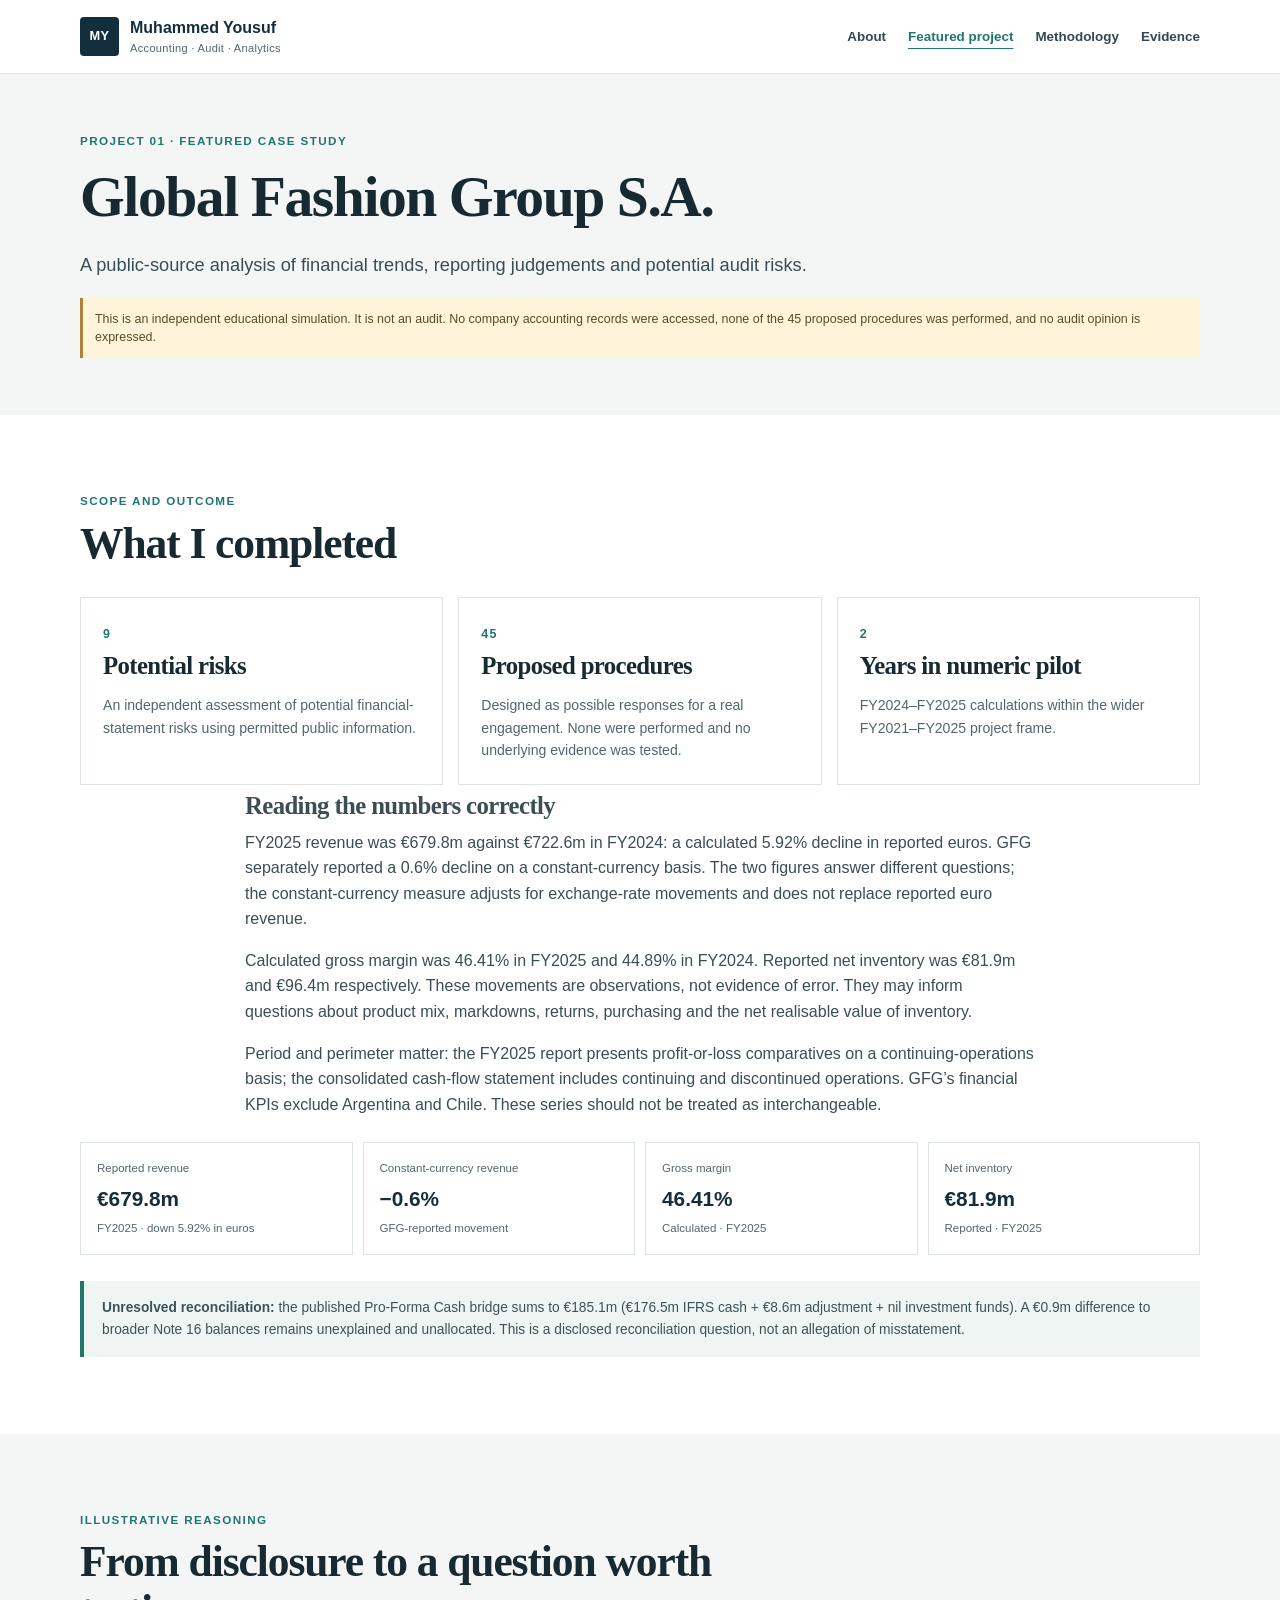
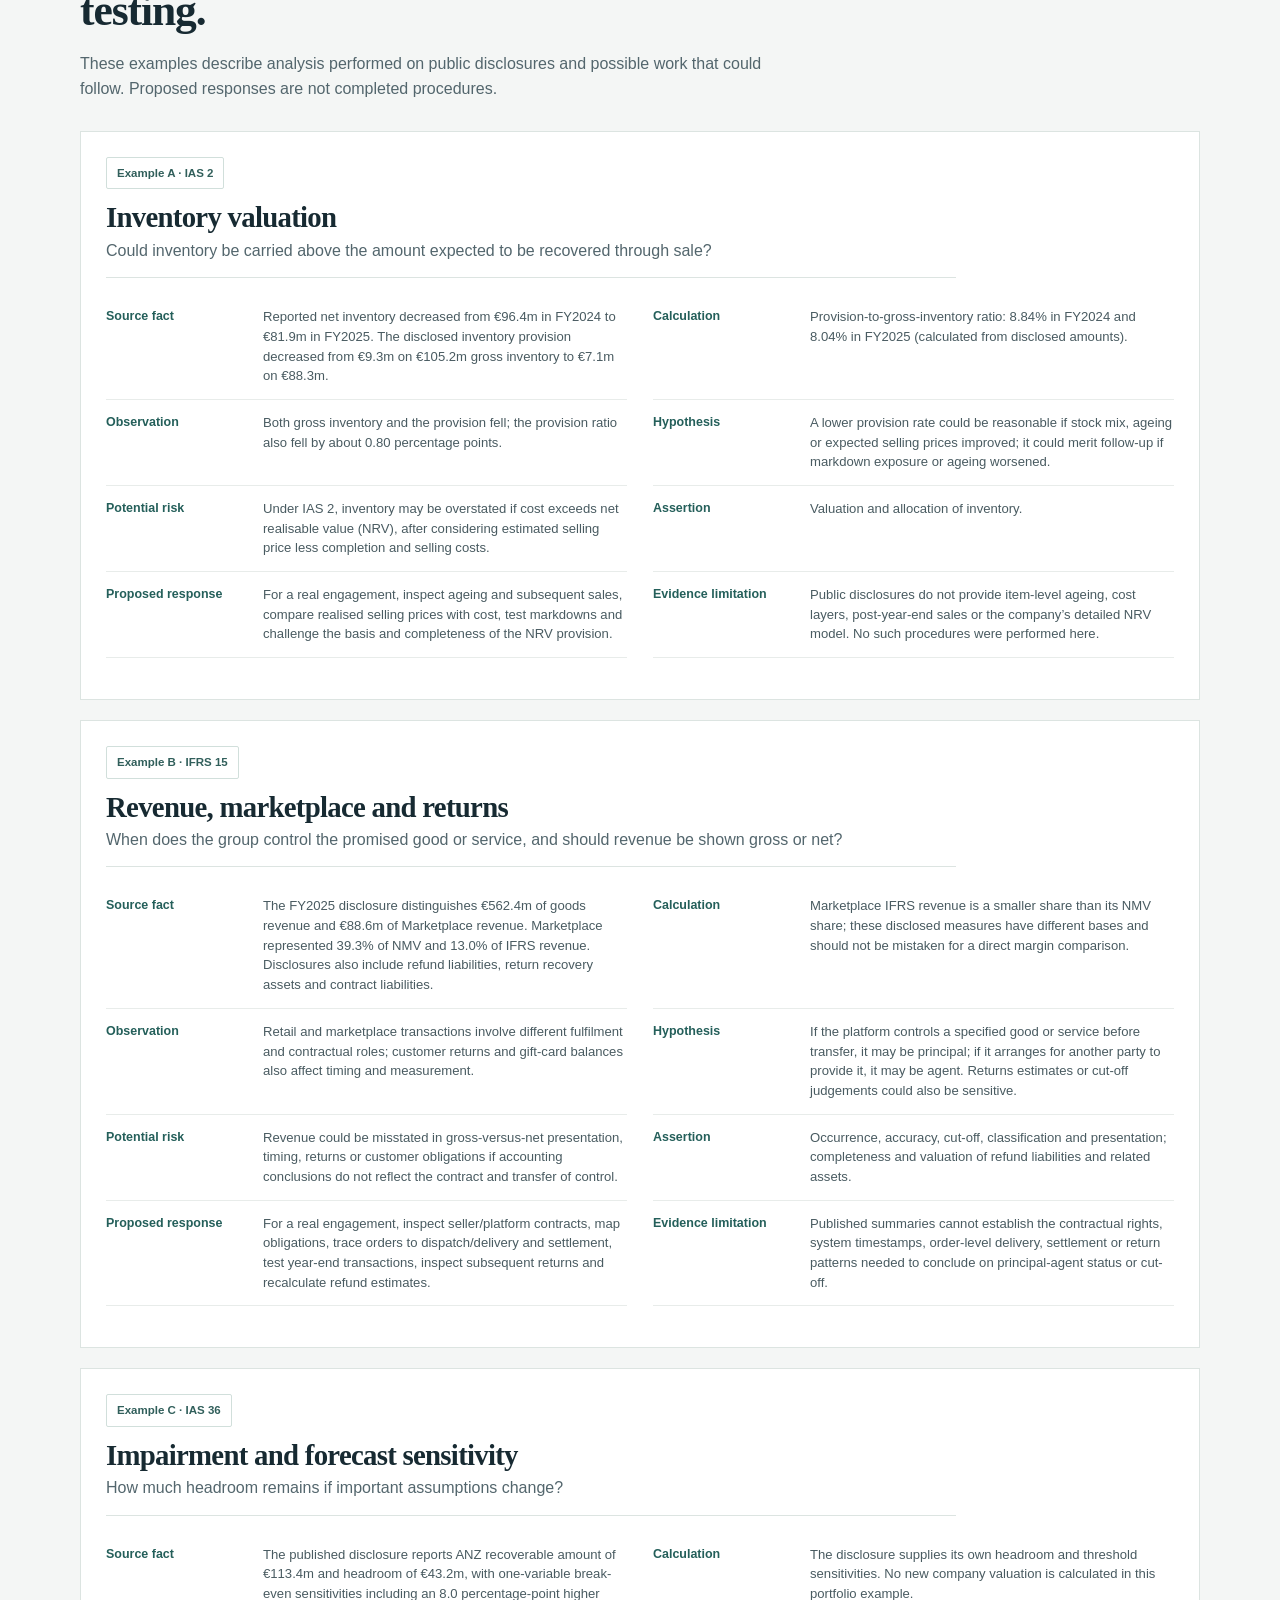
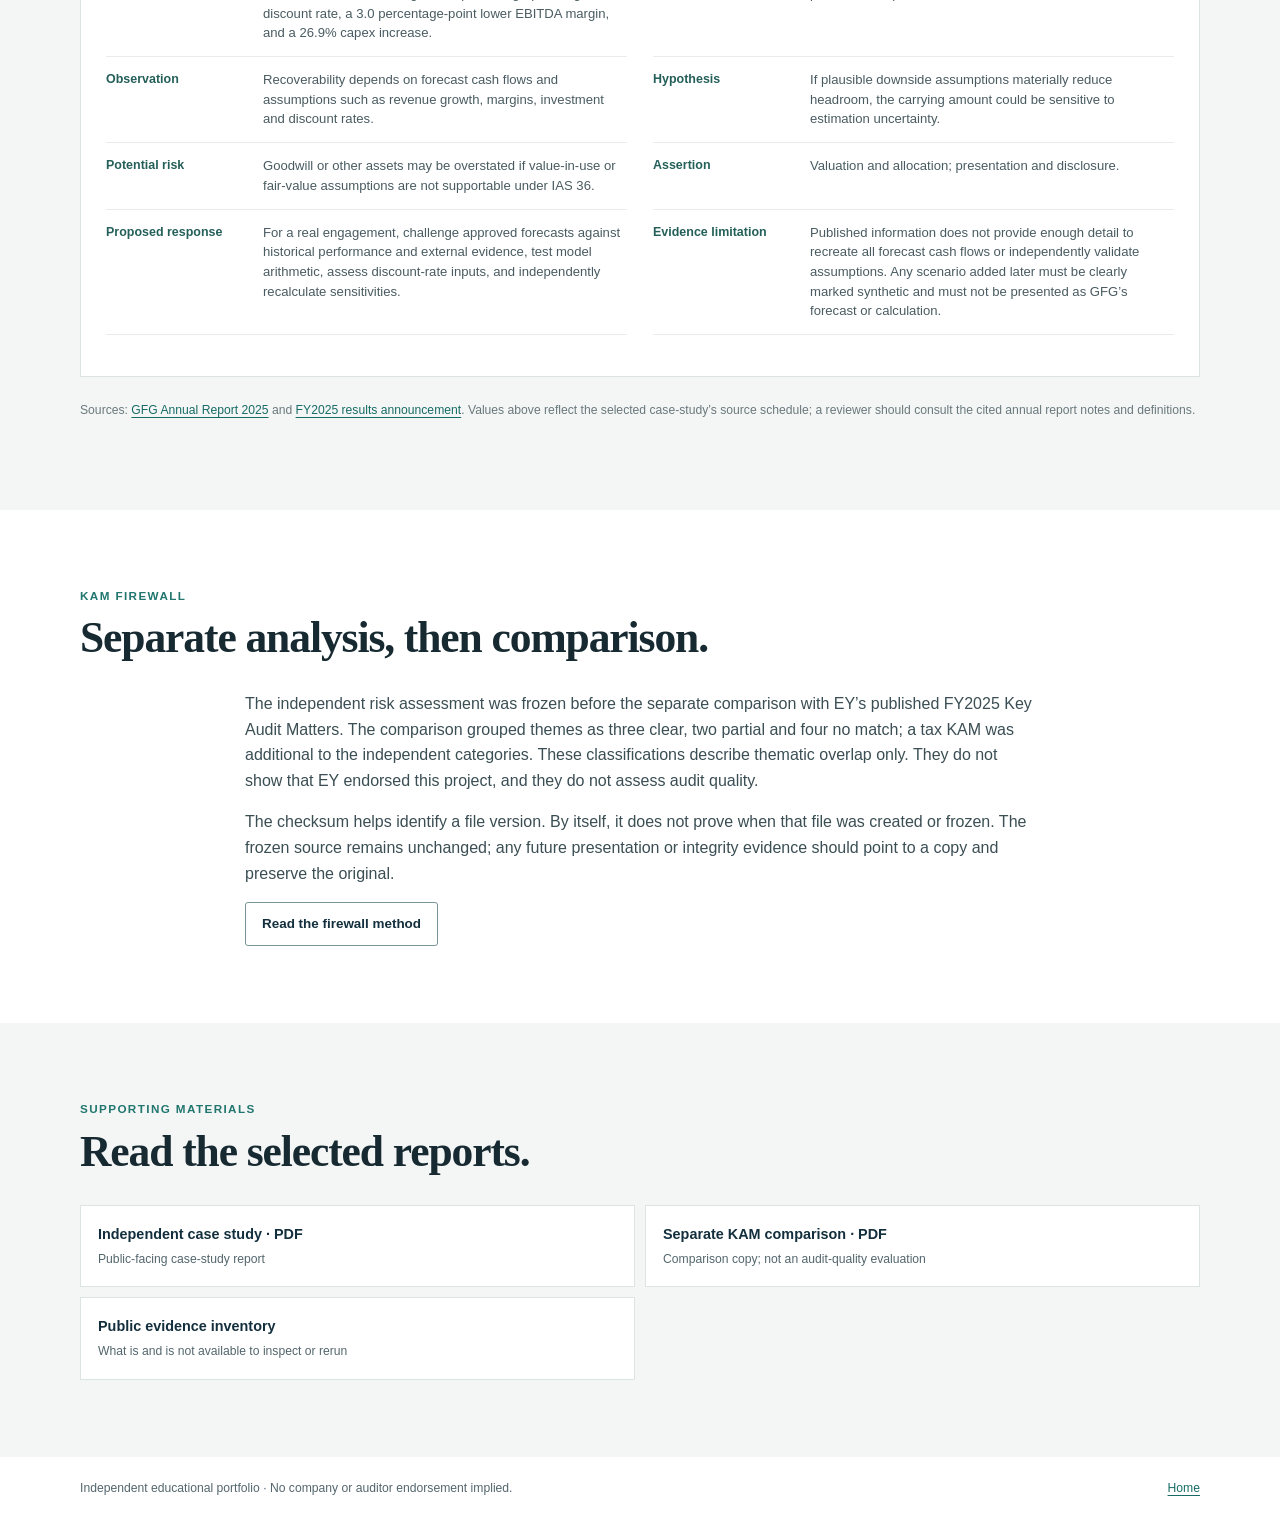
==== case-study.html @ 66376fb7 "Redesign audit and finance analytics portfolio" ====
<!doctype html>
<html lang="en"><head><meta charset="utf-8"><meta name="viewport" content="width=device-width, initial-scale=1"><meta name="description" content="Case study: public-source financial analysis of Global Fashion Group S.A."><title>GFG Case Study | Muhammed Yousuf</title><link rel="stylesheet" href="styles.css"></head>
<body><a class="skip-link" href="#main">Skip to content</a><header class="topbar"><a class="wordmark" href="index.html"><span class="mark">MY</span><span>Muhammed Yousuf <small>Accounting · Audit · Analytics</small></span></a><nav aria-label="Primary navigation"><a href="index.html#about">About</a><a aria-current="page" href="case-study.html">Featured project</a><a href="methodology.html">Methodology</a><a href="evidence.html">Evidence</a></nav></header>
<main id="main"><section class="page-hero"><div class="wrap"><p class="eyebrow">Project 01 · Featured case study</p><h1>Global Fashion Group S.A.</h1><p class="lede">A public-source analysis of financial trends, reporting judgements and potential audit risks.</p><p class="caution">This is an independent educational simulation. It is not an audit. No company accounting records were accessed, none of the 45 proposed procedures was performed, and no audit opinion is expressed.</p></div></section>
<section class="section wrap"><div class="section-intro"><p class="eyebrow">Scope and outcome</p><h2>What I completed</h2></div><div class="three-cards"><article><span class="card-number">9</span><h3>Potential risks</h3><p>An independent assessment of potential financial-statement risks using permitted public information.</p></article><article><span class="card-number">45</span><h3>Proposed procedures</h3><p>Designed as possible responses for a real engagement. None were performed and no underlying evidence was tested.</p></article><article><span class="card-number">2</span><h3>Years in numeric pilot</h3><p>FY2024–FY2025 calculations within the wider FY2021–FY2025 project frame.</p></article></div>
<div class="body-copy narrow"><h3>Reading the numbers correctly</h3><p>FY2025 revenue was €679.8m against €722.6m in FY2024: a calculated 5.92% decline in reported euros. GFG separately reported a 0.6% decline on a constant-currency basis. The two figures answer different questions; the constant-currency measure adjusts for exchange-rate movements and does not replace reported euro revenue.</p><p>Calculated gross margin was 46.41% in FY2025 and 44.89% in FY2024. Reported net inventory was €81.9m and €96.4m respectively. These movements are observations, not evidence of error. They may inform questions about product mix, markdowns, returns, purchasing and the net realisable value of inventory.</p><p>Period and perimeter matter: the FY2025 report presents profit-or-loss comparatives on a continuing-operations basis; the consolidated cash-flow statement includes continuing and discontinued operations. GFG’s financial KPIs exclude Argentina and Chile. These series should not be treated as interchangeable.</p></div>
<div class="metric-row"><div><span>Reported revenue</span><strong>€679.8m</strong><small>FY2025 · down 5.92% in euros</small></div><div><span>Constant-currency revenue</span><strong>−0.6%</strong><small>GFG-reported movement</small></div><div><span>Gross margin</span><strong>46.41%</strong><small>Calculated · FY2025</small></div><div><span>Net inventory</span><strong>€81.9m</strong><small>Reported · FY2025</small></div></div>
<div class="notice-line"><strong>Unresolved reconciliation:</strong> the published Pro-Forma Cash bridge sums to €185.1m (€176.5m IFRS cash + €8.6m adjustment + nil investment funds). A €0.9m difference to broader Note 16 balances remains unexplained and unallocated. This is a disclosed reconciliation question, not an allegation of misstatement.</div>
</section>
<section class="section tinted"><div class="wrap"><div class="section-intro"><p class="eyebrow">Illustrative reasoning</p><h2>From disclosure to a question worth testing.</h2><p class="section-lede">These examples describe analysis performed on public disclosures and possible work that could follow. Proposed responses are not completed procedures.</p></div>
<article class="story-card"><header><span class="tag">Example A · IAS 2</span><h3>Inventory valuation</h3><p>Could inventory be carried above the amount expected to be recovered through sale?</p></header><ol class="story-steps"><li><strong>Source fact</strong><span>Reported net inventory decreased from €96.4m in FY2024 to €81.9m in FY2025. The disclosed inventory provision decreased from €9.3m on €105.2m gross inventory to €7.1m on €88.3m.</span></li><li><strong>Calculation</strong><span>Provision-to-gross-inventory ratio: 8.84% in FY2024 and 8.04% in FY2025 (calculated from disclosed amounts).</span></li><li><strong>Observation</strong><span>Both gross inventory and the provision fell; the provision ratio also fell by about 0.80 percentage points.</span></li><li><strong>Hypothesis</strong><span>A lower provision rate could be reasonable if stock mix, ageing or expected selling prices improved; it could merit follow-up if markdown exposure or ageing worsened.</span></li><li><strong>Potential risk</strong><span>Under IAS 2, inventory may be overstated if cost exceeds net realisable value (NRV), after considering estimated selling price less completion and selling costs.</span></li><li><strong>Assertion</strong><span>Valuation and allocation of inventory.</span></li><li><strong>Proposed response</strong><span>For a real engagement, inspect ageing and subsequent sales, compare realised selling prices with cost, test markdowns and challenge the basis and completeness of the NRV provision.</span></li><li><strong>Evidence limitation</strong><span>Public disclosures do not provide item-level ageing, cost layers, post-year-end sales or the company’s detailed NRV model. No such procedures were performed here.</span></li></ol></article>
<article class="story-card"><header><span class="tag">Example B · IFRS 15</span><h3>Revenue, marketplace and returns</h3><p>When does the group control the promised good or service, and should revenue be shown gross or net?</p></header><ol class="story-steps"><li><strong>Source fact</strong><span>The FY2025 disclosure distinguishes €562.4m of goods revenue and €88.6m of Marketplace revenue. Marketplace represented 39.3% of NMV and 13.0% of IFRS revenue. Disclosures also include refund liabilities, return recovery assets and contract liabilities.</span></li><li><strong>Calculation</strong><span>Marketplace IFRS revenue is a smaller share than its NMV share; these disclosed measures have different bases and should not be mistaken for a direct margin comparison.</span></li><li><strong>Observation</strong><span>Retail and marketplace transactions involve different fulfilment and contractual roles; customer returns and gift-card balances also affect timing and measurement.</span></li><li><strong>Hypothesis</strong><span>If the platform controls a specified good or service before transfer, it may be principal; if it arranges for another party to provide it, it may be agent. Returns estimates or cut-off judgements could also be sensitive.</span></li><li><strong>Potential risk</strong><span>Revenue could be misstated in gross-versus-net presentation, timing, returns or customer obligations if accounting conclusions do not reflect the contract and transfer of control.</span></li><li><strong>Assertion</strong><span>Occurrence, accuracy, cut-off, classification and presentation; completeness and valuation of refund liabilities and related assets.</span></li><li><strong>Proposed response</strong><span>For a real engagement, inspect seller/platform contracts, map obligations, trace orders to dispatch/delivery and settlement, test year-end transactions, inspect subsequent returns and recalculate refund estimates.</span></li><li><strong>Evidence limitation</strong><span>Published summaries cannot establish the contractual rights, system timestamps, order-level delivery, settlement or return patterns needed to conclude on principal-agent status or cut-off.</span></li></ol></article>
<article class="story-card"><header><span class="tag">Example C · IAS 36</span><h3>Impairment and forecast sensitivity</h3><p>How much headroom remains if important assumptions change?</p></header><ol class="story-steps"><li><strong>Source fact</strong><span>The published disclosure reports ANZ recoverable amount of €113.4m and headroom of €43.2m, with one-variable break-even sensitivities including an 8.0 percentage-point higher discount rate, a 3.0 percentage-point lower EBITDA margin, and a 26.9% capex increase.</span></li><li><strong>Calculation</strong><span>The disclosure supplies its own headroom and threshold sensitivities. No new company valuation is calculated in this portfolio example.</span></li><li><strong>Observation</strong><span>Recoverability depends on forecast cash flows and assumptions such as revenue growth, margins, investment and discount rates.</span></li><li><strong>Hypothesis</strong><span>If plausible downside assumptions materially reduce headroom, the carrying amount could be sensitive to estimation uncertainty.</span></li><li><strong>Potential risk</strong><span>Goodwill or other assets may be overstated if value-in-use or fair-value assumptions are not supportable under IAS 36.</span></li><li><strong>Assertion</strong><span>Valuation and allocation; presentation and disclosure.</span></li><li><strong>Proposed response</strong><span>For a real engagement, challenge approved forecasts against historical performance and external evidence, test model arithmetic, assess discount-rate inputs, and independently recalculate sensitivities.</span></li><li><strong>Evidence limitation</strong><span>Published information does not provide enough detail to recreate all forecast cash flows or independently validate assumptions. Any scenario added later must be clearly marked synthetic and must not be presented as GFG’s forecast or calculation.</span></li></ol></article>
<p class="source-line">Sources: <a href="https://ir.global-fashion-group.com/media/document/4253e28d-9c76-4c94-8c4a-d67607b5e277/assets/LU2010095458-JA-2025-EQ-E-00.pdf?disposition=inline" target="_blank" rel="noopener">GFG Annual Report 2025</a> and <a href="https://ir.global-fashion-group.com/news-detail/global-fashion-group-reports-q4-and-fy-2025-results/135deb4a-36c7-4082-ab84-2641184bda30" target="_blank" rel="noopener">FY2025 results announcement</a>. Values above reflect the selected case-study’s source schedule; a reviewer should consult the cited annual report notes and definitions.</p>
</div></section>
<section class="section wrap"><div class="section-intro"><p class="eyebrow">KAM firewall</p><h2>Separate analysis, then comparison.</h2></div><div class="body-copy narrow"><p>The independent risk assessment was frozen before the separate comparison with EY’s published FY2025 Key Audit Matters. The comparison grouped themes as three clear, two partial and four no match; a tax KAM was additional to the independent categories. These classifications describe thematic overlap only. They do not show that EY endorsed this project, and they do not assess audit quality.</p><p>The checksum helps identify a file version. By itself, it does not prove when that file was created or frozen. The frozen source remains unchanged; any future presentation or integrity evidence should point to a copy and preserve the original.</p><a class="button secondary" href="methodology.html#kam">Read the firewall method</a></div></section>
<section class="section tinted"><div class="wrap"><div class="section-intro"><p class="eyebrow">Supporting materials</p><h2>Read the selected reports.</h2></div><div class="resource-list"><a href="downloads/independent_case_study_v1.0_approved.pdf"><strong>Independent case study · PDF</strong><span>Public-facing case-study report</span></a><a href="downloads/stage9_comparison_v1.0_approved_portfolio_copy.pdf"><strong>Separate KAM comparison · PDF</strong><span>Comparison copy; not an audit-quality evaluation</span></a><a href="evidence.html"><strong>Public evidence inventory</strong><span>What is and is not available to inspect or rerun</span></a></div></div></section></main>
<footer class="footer wrap"><span>Independent educational portfolio · No company or auditor endorsement implied.</span><a href="index.html">Home</a></footer></body></html>
---- styles.css ----
:root{--ink:#172a32;--muted:#53666d;--navy:#132f3d;--teal:#21766f;--mint:#e8f1ee;--paper:#fff;--wash:#f4f6f5;--line:#dce4e1;--amber:#fff4d9;--max:1120px}*{box-sizing:border-box}html{scroll-behavior:smooth;scroll-padding-top:80px}body{margin:0;background:var(--paper);color:var(--ink);font:16px/1.6 'DM Sans',Arial,sans-serif}a{color:#176b66;text-underline-offset:3px}a:hover{color:#0d4f4a}h1,h2,h3{font-family:'Source Serif 4',Georgia,serif;line-height:1.12;letter-spacing:-.025em}h1{max-width:780px;margin:14px 0 22px;font-size:clamp(2.5rem,5.5vw,4.9rem);font-weight:600}h2{margin:8px 0 14px;font-size:clamp(1.9rem,3.4vw,3rem);font-weight:600}h3{margin:7px 0 10px;font-size:1.55rem}.wrap{width:min(var(--max),calc(100% - 56px));margin-inline:auto}.skip-link{position:absolute;top:-80px;left:12px;z-index:9;padding:10px 14px;background:#fff;color:#111}.skip-link:focus{top:10px}.topbar{position:sticky;top:0;z-index:5;display:flex;min-height:74px;align-items:center;justify-content:space-between;gap:20px;padding:10px max(28px,calc((100vw - var(--max))/2));border-bottom:1px solid var(--line);background:rgba(255,255,255,.97)}.wordmark{display:flex;align-items:center;gap:11px;color:var(--navy);font-weight:700;text-decoration:none}.wordmark small{display:block;color:var(--muted);font-size:.69rem;font-weight:500;letter-spacing:.03em}.mark{display:grid;width:39px;height:39px;place-items:center;border-radius:4px;background:var(--navy);color:#fff;font-size:.8rem;letter-spacing:.04em}.topbar nav{display:flex;flex-wrap:wrap;gap:22px}.topbar nav a{color:#334950;font-size:.84rem;font-weight:600;text-decoration:none}.topbar nav a[aria-current=page]{color:var(--teal);text-decoration:underline;text-underline-offset:7px}.hero{display:grid;grid-template-columns:minmax(0,1.55fr) minmax(280px,.75fr);gap:70px;align-items:center;padding-block:74px 72px}.eyebrow{margin:0;color:var(--teal);font-size:.73rem;font-weight:700;letter-spacing:.12em;text-transform:uppercase}.lede{max-width:700px;color:#394d54;font-size:1.14rem;line-height:1.55}.lede-small{max-width:730px;color:var(--muted);font-size:.94rem}.hero-panel{padding:27px;border:1px solid var(--line);border-top:4px solid var(--teal);background:#f8faf9}.hero-panel h2{font-size:1.8rem}.hero-panel>p:not(.eyebrow){color:#45595f;font-size:.88rem}.fact-list{margin:19px 0}.fact-list div{display:flex;align-items:baseline;gap:12px;padding:10px 0;border-top:1px solid var(--line)}.fact-list dt{min-width:78px;color:var(--navy);font-size:1.22rem;font-weight:700}.fact-list dd{margin:0;color:var(--muted);font-size:.82rem}.caution{padding:12px;border-left:3px solid #ad8335;background:var(--amber);color:#5b4a27;font-size:.78rem;line-height:1.45}.actions{display:flex;flex-wrap:wrap;align-items:center;gap:13px 20px;margin-top:24px}.button{display:inline-flex;min-height:44px;align-items:center;justify-content:center;padding:10px 16px;border:1px solid transparent;border-radius:3px;font-size:.84rem;font-weight:700;text-decoration:none}.primary{background:var(--navy);color:white}.primary:hover{background:#20495a;color:white}.secondary{border-color:#789397;background:white;color:var(--navy)}.text-link{font-size:.84rem;font-weight:700}.proof-band{display:grid;grid-template-columns:repeat(4,1fr);padding:20px max(28px,calc((100vw - var(--max))/2));background:var(--navy);color:white}.proof-band div{display:flex;flex-direction:column;gap:2px;padding:5px 18px;border-right:1px solid #45606c}.proof-band div:first-child{padding-left:0}.proof-band div:last-child{border:0}.proof-band strong{font-size:1rem}.proof-band span{color:#c5d4d8;font-size:.76rem}.section{padding-block:77px}.section-intro{max-width:720px;margin-bottom:29px}.section-intro h2{max-width:720px}.section-lede{max-width:690px;color:var(--muted)}.body-copy{max-width:850px;color:#3a4e54}.body-copy p{margin:.5rem 0 1rem}.narrow{max-width:790px;margin-inline:auto}.tinted{background:var(--wash)}.chips{display:flex;flex-wrap:wrap;gap:8px;margin-top:20px}.chips span,.tag{display:inline-flex;padding:6px 10px;border:1px solid #d1dfdb;border-radius:2px;background:#fff;color:#315f5b;font-size:.72rem;font-weight:600}.feature-card{display:grid;grid-template-columns:1.08fr .92fr;gap:35px;padding:31px;border:1px solid var(--line);background:#fff}.feature-card h3{margin-top:16px;font-size:2rem}.feature-card p{color:#46595f}.feature-side{padding:18px 20px;background:#f3f7f5}.feature-side p{margin:0;color:var(--navy)}.feature-side ul{padding-left:20px;color:#46595f;font-size:.87rem}.feature-side li{margin:8px 0}.feature-side .button{margin-top:8px}.quiet,.small-note{color:#67777c;font-size:.78rem}.three-cards{display:grid;grid-template-columns:repeat(3,1fr);gap:15px}.three-cards article{min-height:180px;padding:22px;border:1px solid var(--line);background:#fff}.three-cards p{margin-bottom:0;color:#53666d;font-size:.88rem}.card-number{color:var(--teal);font-size:.78rem;font-weight:700;letter-spacing:.1em}.notice-line{margin:26px 0 0;padding:16px 18px;border-left:4px solid var(--teal);background:#eff5f3;color:#3d5358;font-size:.86rem}.contact-band{padding:54px 0;background:var(--navy);color:#fff}.contact-inner{display:flex;justify-content:space-between;gap:30px;align-items:center}.contact-inner h2{margin:7px 0;font-size:2rem}.contact-inner p:not(.eyebrow){max-width:620px;color:#d0dddf}.contact-band .eyebrow{color:#9bcebf}.light{background:white;color:var(--navy)}.outline-light{border-color:#aac2c7;color:white}.footer{display:flex;justify-content:space-between;gap:15px;padding-block:22px;color:var(--muted);font-size:.76rem}.page-hero{padding:58px 0 45px;background:var(--wash)}.page-hero h1{max-width:880px;font-size:clamp(2.35rem,4.5vw,4rem)}.page-hero .lede{max-width:770px}.status-grid,.inventory{display:grid;grid-template-columns:repeat(2,1fr);gap:13px}.status-grid article,.inventory article{padding:21px;border:1px solid var(--line);background:#fff}.status-grid h3,.inventory h3{margin:13px 0 7px;font-size:1.35rem}.status-grid p,.inventory p{margin:0;color:var(--muted);font-size:.85rem}.status-label,.inventory-status{display:inline-flex;padding:4px 8px;border-radius:2px;font-size:.67rem;font-weight:700;letter-spacing:.05em;text-transform:uppercase}.done,.available{background:#e6f2ed;color:#24654b}.limited,.source{background:#e8f0f7;color:#365e7b}.internal{background:#fff1d4;color:#795a20}.boundary,.protected{background:#eee9f5;color:#604b7a}.chain{display:grid;grid-template-columns:repeat(3,1fr);gap:1px;padding:0;list-style:none;background:var(--line);border:1px solid var(--line)}.chain li{display:flex;min-height:145px;flex-direction:column;gap:8px;padding:18px;background:#fff}.chain strong{color:var(--navy)}.chain span{color:var(--muted);font-size:.82rem}.validation-example{display:grid;grid-template-columns:.8fr 1.2fr;gap:24px;padding:25px;border:1px solid var(--line);background:#fff}.validation-example h3{font-size:1.55rem}.validation-example dl{display:grid;grid-template-columns:130px 1fr;gap:9px 14px;margin:0}.validation-example dt{color:var(--navy);font-size:.8rem;font-weight:700}.validation-example dd{margin:0;color:#516369;font-size:.82rem}.firewall{padding-left:23px}.firewall li{margin:13px 0;padding-left:5px}.firewall strong{display:block;color:var(--navy)}.firewall span{display:block;color:var(--muted);font-size:.86rem}.story-card{margin:20px 0;padding:25px;border:1px solid var(--line);background:#fff}.story-card header{max-width:850px;padding-bottom:14px;border-bottom:1px solid var(--line)}.story-card header h3{margin:12px 0 4px;font-size:1.8rem}.story-card header p{margin:0;color:var(--muted)}.story-steps{display:grid;grid-template-columns:repeat(2,1fr);gap:0 26px;padding:0;list-style:none;counter-reset:step}.story-steps li{display:grid;grid-template-columns:145px 1fr;gap:12px;padding:13px 0;border-bottom:1px solid #e8ecea}.story-steps strong{color:#245f5a;font-size:.78rem}.story-steps span{color:#495b61;font-size:.82rem;line-height:1.5}.metric-row{display:grid;grid-template-columns:repeat(4,1fr);gap:10px;margin:25px 0}.metric-row div{display:flex;flex-direction:column;padding:16px;border:1px solid var(--line);background:#fff}.metric-row span,.metric-row small{color:var(--muted);font-size:.72rem}.metric-row strong{margin:4px 0;color:var(--navy);font-size:1.3rem}.source-line{margin-top:24px;color:#69787c;font-size:.76rem}.resource-list{display:grid;grid-template-columns:1fr 1fr;gap:10px}.resource-list a{display:flex;flex-direction:column;gap:4px;padding:17px;border:1px solid var(--line);background:white;text-decoration:none}.resource-list strong{color:var(--navy);font-size:.9rem}.resource-list span{color:var(--muted);font-size:.76rem}.table-wrap{overflow-x:auto;border:1px solid var(--line);background:white}table{width:100%;border-collapse:collapse;font-size:.82rem}th,td{padding:13px;text-align:left;vertical-align:top;border-bottom:1px solid var(--line)}thead{background:var(--navy);color:white}tbody tr:nth-child(even){background:#f8faf9}.checklist{padding-left:22px}.checklist li{padding:6px 0;color:#46595f}.checklist li::marker{color:var(--teal);font-weight:700}
@media(max-width:820px){.hero{grid-template-columns:1fr;gap:30px;padding-block:52px}.hero-panel{max-width:650px}.proof-band{grid-template-columns:repeat(2,1fr);gap:12px}.proof-band div:nth-child(2){border-right:0}.proof-band div:nth-child(3){padding-left:0}.feature-card{grid-template-columns:1fr}.chain{grid-template-columns:repeat(2,1fr)}.story-steps{grid-template-columns:1fr}.metric-row{grid-template-columns:repeat(2,1fr)}}
@media(max-width:600px){body{font-size:15px}.wrap{width:calc(100% - 38px)}.topbar{position:relative;align-items:flex-start;flex-direction:column;padding:13px 19px}.topbar nav{gap:8px 17px}.topbar nav a{font-size:.78rem}.wordmark{font-size:.87rem}.hero{padding-block:41px}.hero h1{font-size:2.55rem}.lede{font-size:1.02rem}.proof-band{padding-inline:19px}.proof-band div{padding:5px 9px}.proof-band strong{font-size:.9rem}.proof-band span{font-size:.69rem}.section{padding-block:54px}.section-intro{margin-bottom:22px}.section-intro h2{font-size:2rem}.three-cards,.status-grid,.inventory,.resource-list{grid-template-columns:1fr}.three-cards article{min-height:0;padding:18px}.feature-card{padding:18px}.feature-card h3{font-size:1.7rem}.contact-inner{align-items:flex-start;flex-direction:column}.contact-inner .actions{width:100%}.contact-inner .button{flex:1}.footer{align-items:flex-start;flex-direction:column}.page-hero{padding:40px 0 30px}.page-hero h1{font-size:2.4rem}.chain{grid-template-columns:1fr}.chain li{min-height:0}.validation-example{grid-template-columns:1fr;padding:18px}.validation-example dl{grid-template-columns:110px 1fr}.story-card{padding:17px}.story-steps li{grid-template-columns:1fr;gap:4px;padding:12px 0}.metric-row{gap:7px}.metric-row div{padding:12px}.metric-row strong{font-size:1.08rem}.metric-row span,.metric-row small{font-size:.67rem}table{min-width:640px}.actions .button{width:100%}}
@media(prefers-reduced-motion:reduce){html{scroll-behavior:auto}}
@media print{.topbar{position:static}.actions,.footer a{display:none}.section,.story-card,.validation-example{break-inside:avoid}a{color:#174f69}}
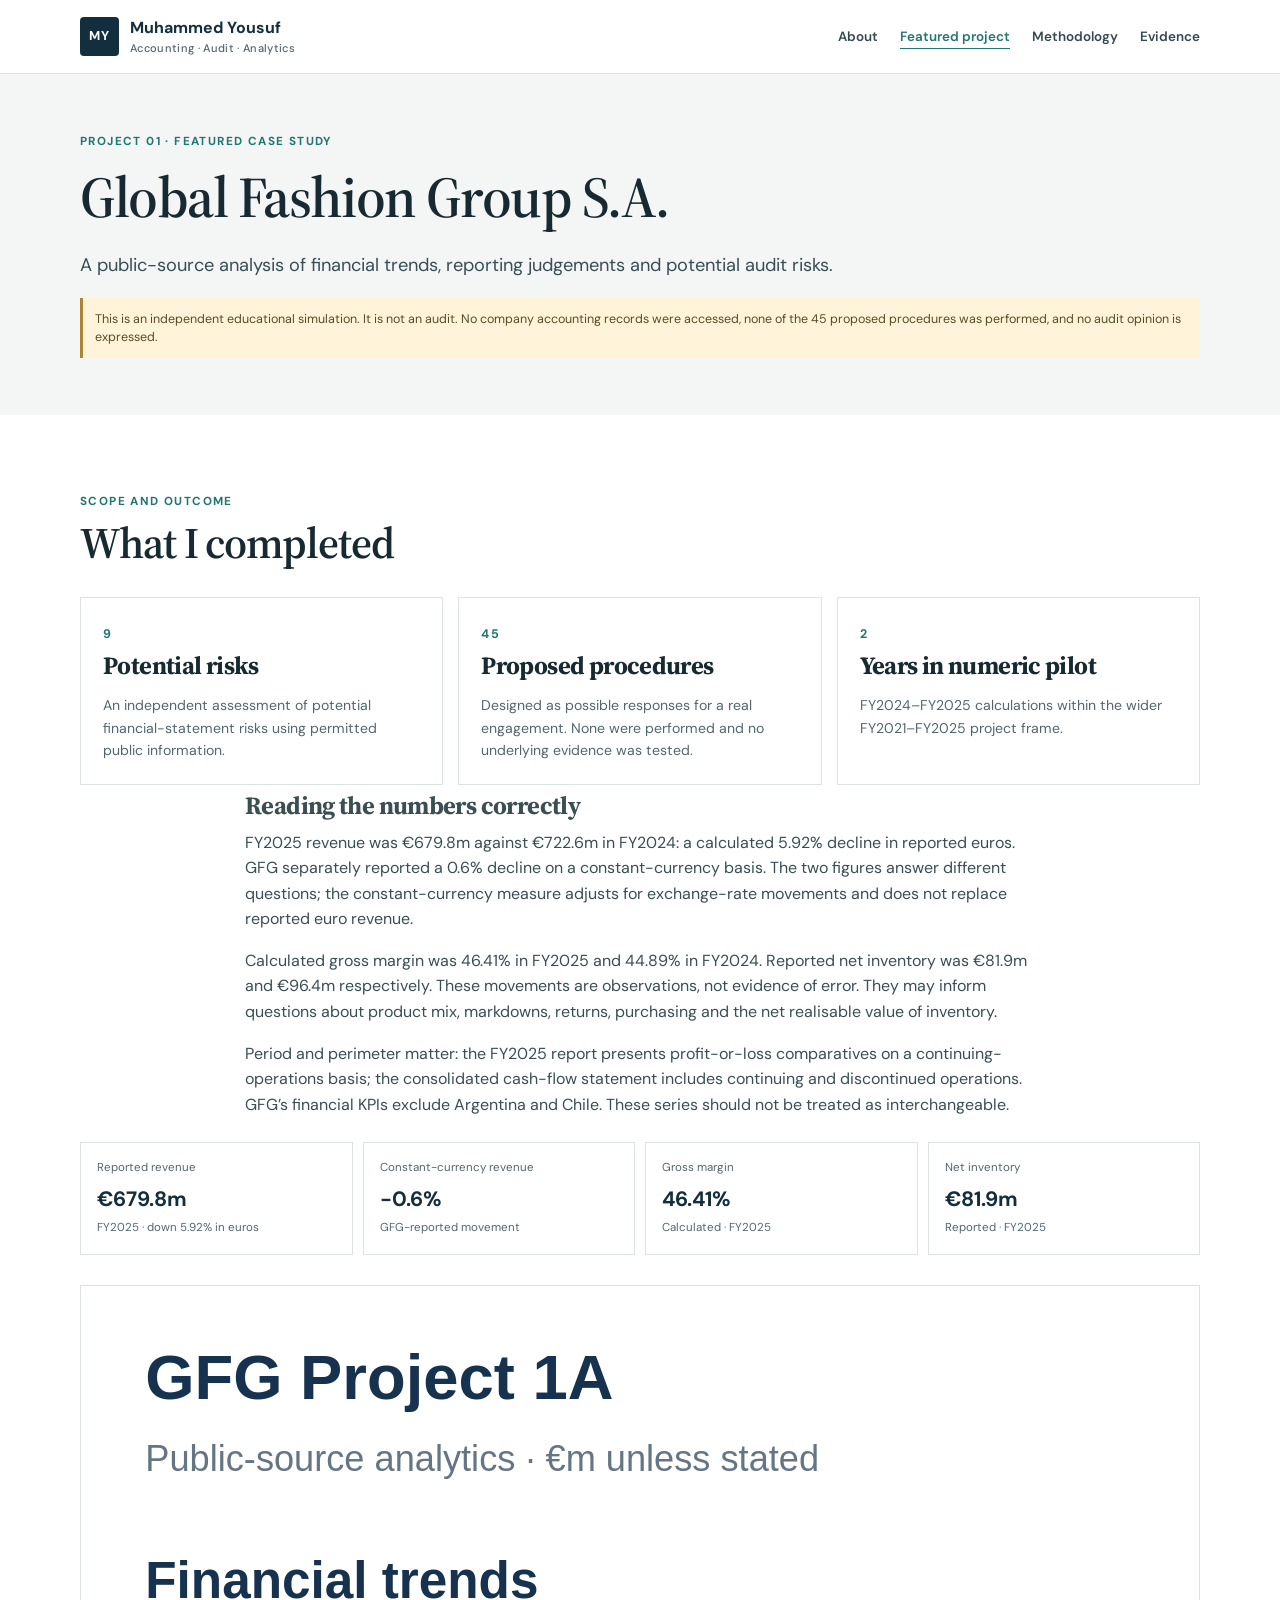
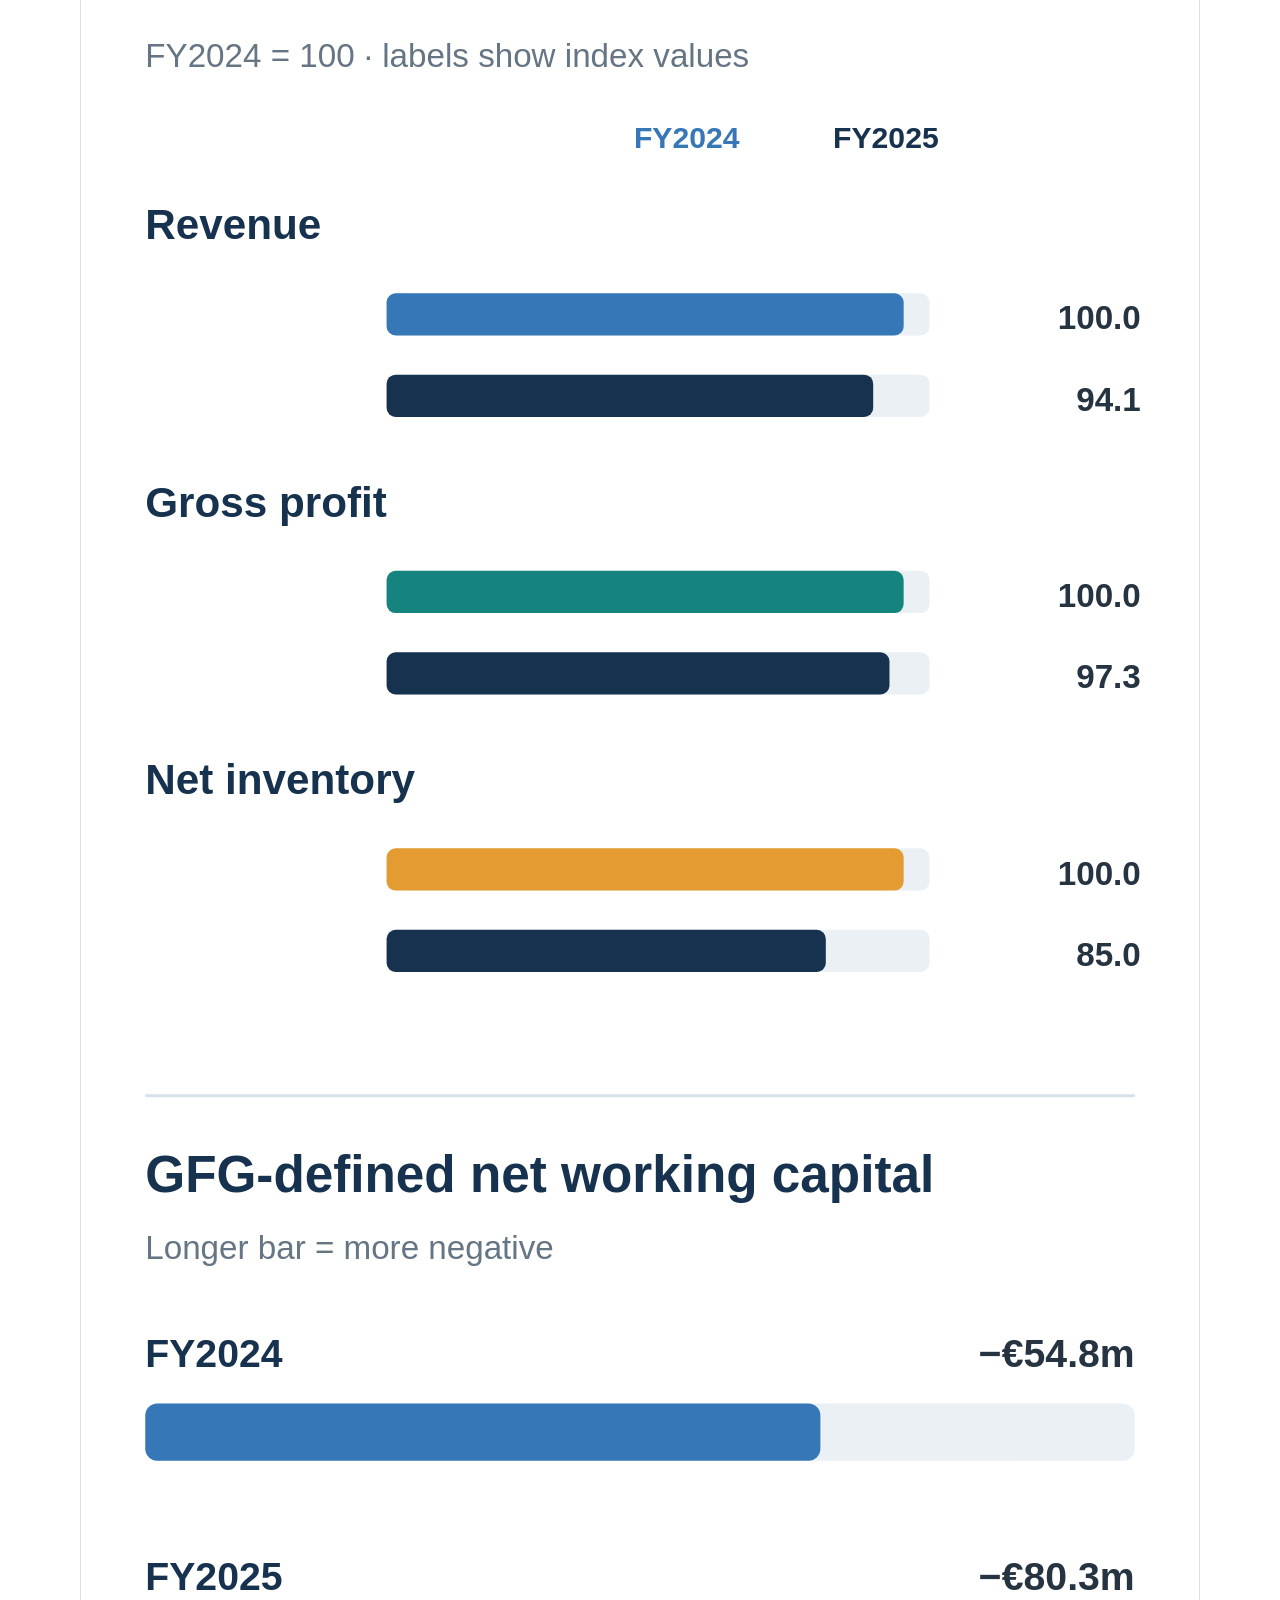
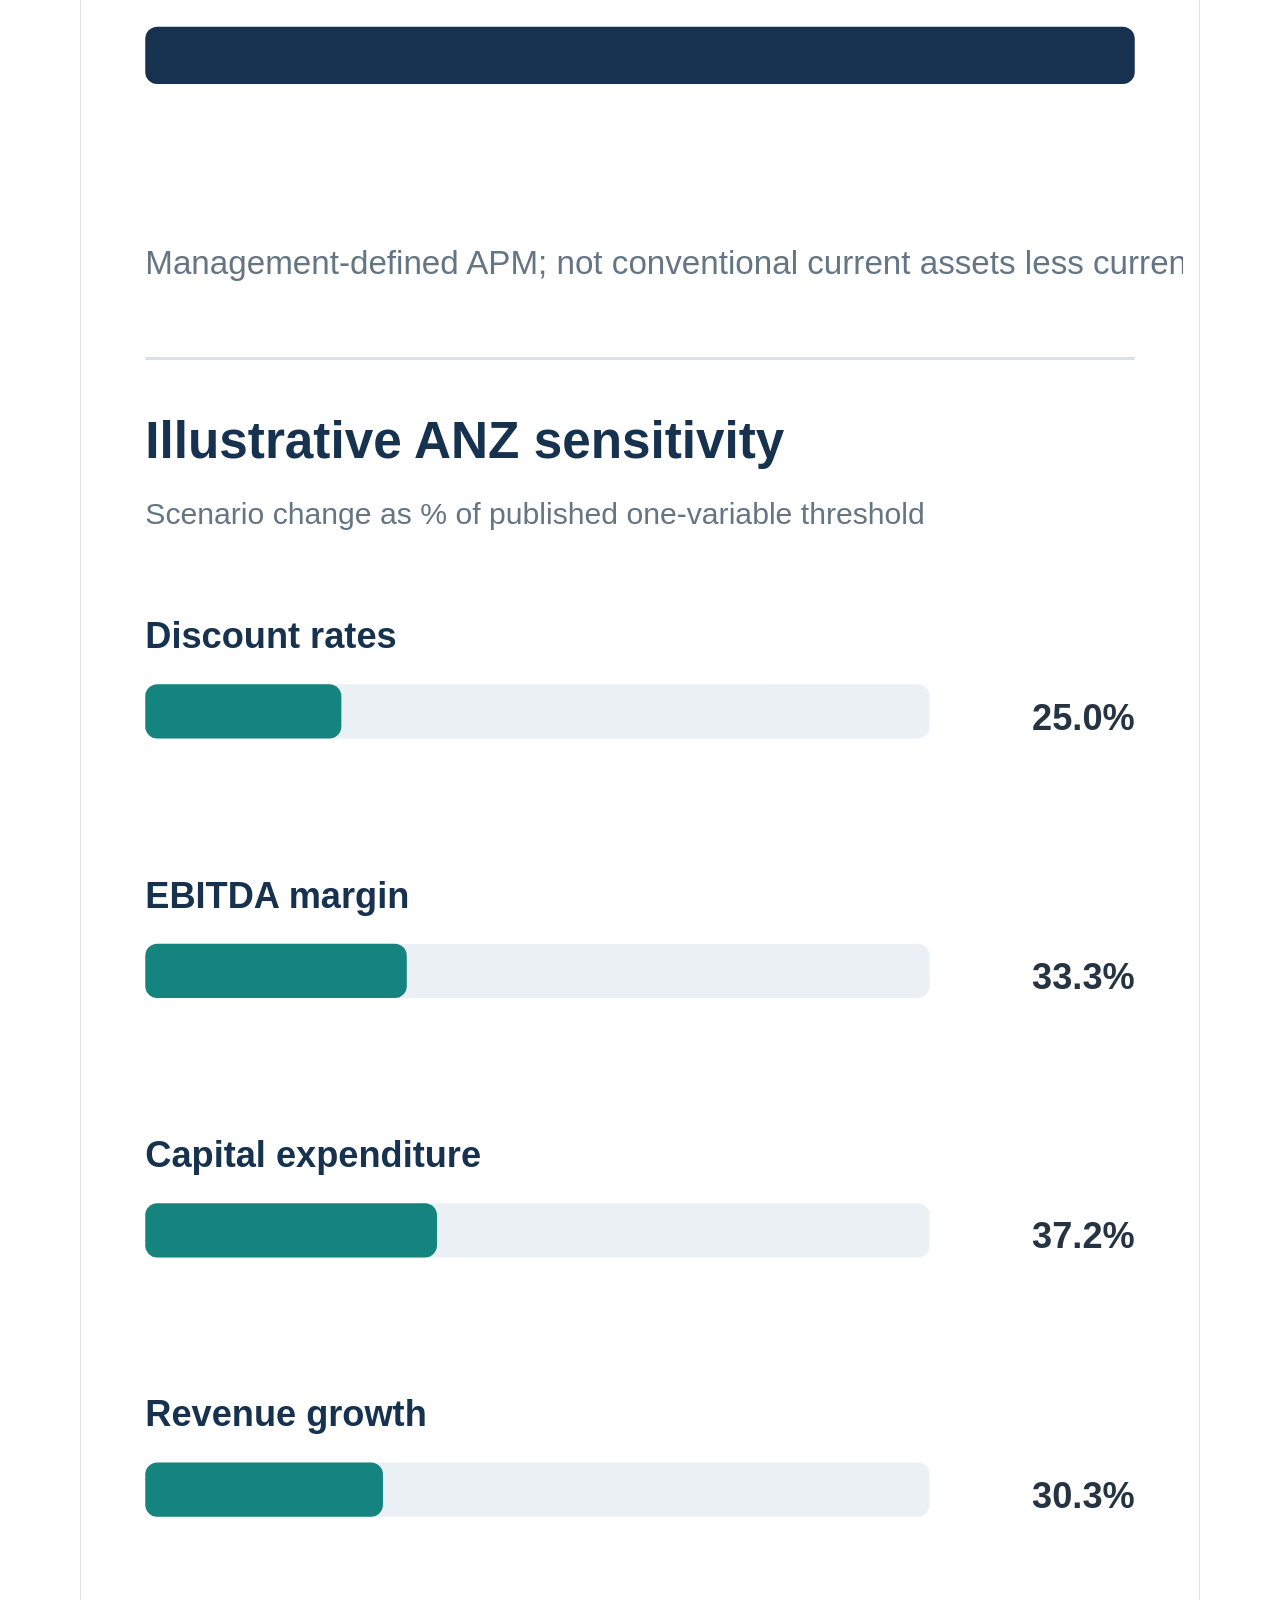
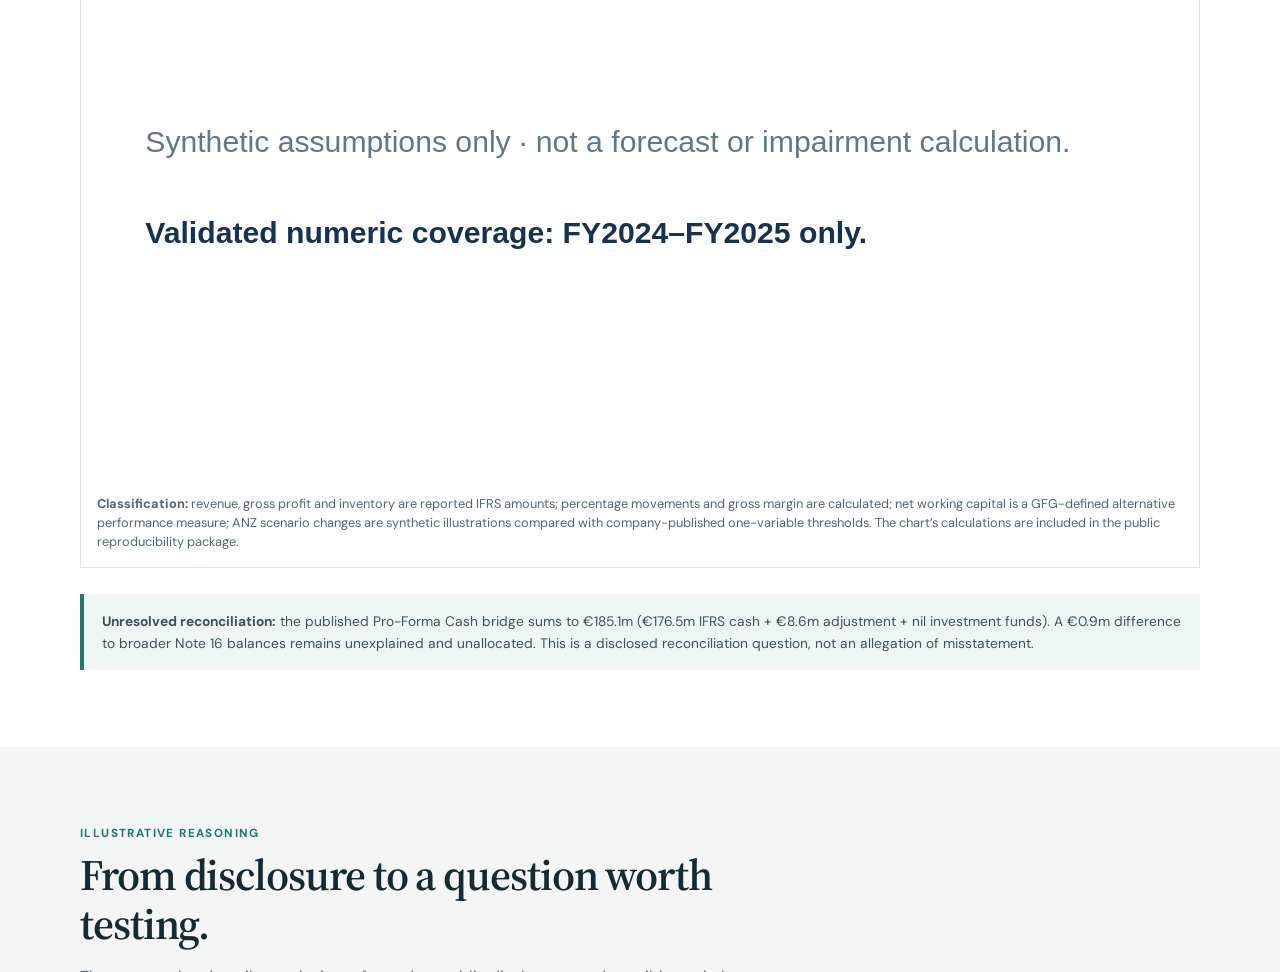
==== commit c601884f: "Improve portfolio evidence, AI and reproducibility" ====
--- a/case-study.html
+++ b/case-study.html
@@ -1,18 +1,20 @@
-<!doctype html>
-<html lang="en"><head><meta charset="utf-8"><meta name="viewport" content="width=device-width, initial-scale=1"><meta name="description" content="Case study: public-source financial analysis of Global Fashion Group S.A."><title>GFG Case Study | Muhammed Yousuf</title><link rel="stylesheet" href="styles.css"></head>
-<body><a class="skip-link" href="#main">Skip to content</a><header class="topbar"><a class="wordmark" href="index.html"><span class="mark">MY</span><span>Muhammed Yousuf <small>Accounting · Audit · Analytics</small></span></a><nav aria-label="Primary navigation"><a href="index.html#about">About</a><a aria-current="page" href="case-study.html">Featured project</a><a href="methodology.html">Methodology</a><a href="evidence.html">Evidence</a></nav></header>
-<main id="main"><section class="page-hero"><div class="wrap"><p class="eyebrow">Project 01 · Featured case study</p><h1>Global Fashion Group S.A.</h1><p class="lede">A public-source analysis of financial trends, reporting judgements and potential audit risks.</p><p class="caution">This is an independent educational simulation. It is not an audit. No company accounting records were accessed, none of the 45 proposed procedures was performed, and no audit opinion is expressed.</p></div></section>
-<section class="section wrap"><div class="section-intro"><p class="eyebrow">Scope and outcome</p><h2>What I completed</h2></div><div class="three-cards"><article><span class="card-number">9</span><h3>Potential risks</h3><p>An independent assessment of potential financial-statement risks using permitted public information.</p></article><article><span class="card-number">45</span><h3>Proposed procedures</h3><p>Designed as possible responses for a real engagement. None were performed and no underlying evidence was tested.</p></article><article><span class="card-number">2</span><h3>Years in numeric pilot</h3><p>FY2024–FY2025 calculations within the wider FY2021–FY2025 project frame.</p></article></div>
-<div class="body-copy narrow"><h3>Reading the numbers correctly</h3><p>FY2025 revenue was €679.8m against €722.6m in FY2024: a calculated 5.92% decline in reported euros. GFG separately reported a 0.6% decline on a constant-currency basis. The two figures answer different questions; the constant-currency measure adjusts for exchange-rate movements and does not replace reported euro revenue.</p><p>Calculated gross margin was 46.41% in FY2025 and 44.89% in FY2024. Reported net inventory was €81.9m and €96.4m respectively. These movements are observations, not evidence of error. They may inform questions about product mix, markdowns, returns, purchasing and the net realisable value of inventory.</p><p>Period and perimeter matter: the FY2025 report presents profit-or-loss comparatives on a continuing-operations basis; the consolidated cash-flow statement includes continuing and discontinued operations. GFG’s financial KPIs exclude Argentina and Chile. These series should not be treated as interchangeable.</p></div>
-<div class="metric-row"><div><span>Reported revenue</span><strong>€679.8m</strong><small>FY2025 · down 5.92% in euros</small></div><div><span>Constant-currency revenue</span><strong>−0.6%</strong><small>GFG-reported movement</small></div><div><span>Gross margin</span><strong>46.41%</strong><small>Calculated · FY2025</small></div><div><span>Net inventory</span><strong>€81.9m</strong><small>Reported · FY2025</small></div></div>
-<div class="notice-line"><strong>Unresolved reconciliation:</strong> the published Pro-Forma Cash bridge sums to €185.1m (€176.5m IFRS cash + €8.6m adjustment + nil investment funds). A €0.9m difference to broader Note 16 balances remains unexplained and unallocated. This is a disclosed reconciliation question, not an allegation of misstatement.</div>
-</section>
-<section class="section tinted"><div class="wrap"><div class="section-intro"><p class="eyebrow">Illustrative reasoning</p><h2>From disclosure to a question worth testing.</h2><p class="section-lede">These examples describe analysis performed on public disclosures and possible work that could follow. Proposed responses are not completed procedures.</p></div>
-<article class="story-card"><header><span class="tag">Example A · IAS 2</span><h3>Inventory valuation</h3><p>Could inventory be carried above the amount expected to be recovered through sale?</p></header><ol class="story-steps"><li><strong>Source fact</strong><span>Reported net inventory decreased from €96.4m in FY2024 to €81.9m in FY2025. The disclosed inventory provision decreased from €9.3m on €105.2m gross inventory to €7.1m on €88.3m.</span></li><li><strong>Calculation</strong><span>Provision-to-gross-inventory ratio: 8.84% in FY2024 and 8.04% in FY2025 (calculated from disclosed amounts).</span></li><li><strong>Observation</strong><span>Both gross inventory and the provision fell; the provision ratio also fell by about 0.80 percentage points.</span></li><li><strong>Hypothesis</strong><span>A lower provision rate could be reasonable if stock mix, ageing or expected selling prices improved; it could merit follow-up if markdown exposure or ageing worsened.</span></li><li><strong>Potential risk</strong><span>Under IAS 2, inventory may be overstated if cost exceeds net realisable value (NRV), after considering estimated selling price less completion and selling costs.</span></li><li><strong>Assertion</strong><span>Valuation and allocation of inventory.</span></li><li><strong>Proposed response</strong><span>For a real engagement, inspect ageing and subsequent sales, compare realised selling prices with cost, test markdowns and challenge the basis and completeness of the NRV provision.</span></li><li><strong>Evidence limitation</strong><span>Public disclosures do not provide item-level ageing, cost layers, post-year-end sales or the company’s detailed NRV model. No such procedures were performed here.</span></li></ol></article>
-<article class="story-card"><header><span class="tag">Example B · IFRS 15</span><h3>Revenue, marketplace and returns</h3><p>When does the group control the promised good or service, and should revenue be shown gross or net?</p></header><ol class="story-steps"><li><strong>Source fact</strong><span>The FY2025 disclosure distinguishes €562.4m of goods revenue and €88.6m of Marketplace revenue. Marketplace represented 39.3% of NMV and 13.0% of IFRS revenue. Disclosures also include refund liabilities, return recovery assets and contract liabilities.</span></li><li><strong>Calculation</strong><span>Marketplace IFRS revenue is a smaller share than its NMV share; these disclosed measures have different bases and should not be mistaken for a direct margin comparison.</span></li><li><strong>Observation</strong><span>Retail and marketplace transactions involve different fulfilment and contractual roles; customer returns and gift-card balances also affect timing and measurement.</span></li><li><strong>Hypothesis</strong><span>If the platform controls a specified good or service before transfer, it may be principal; if it arranges for another party to provide it, it may be agent. Returns estimates or cut-off judgements could also be sensitive.</span></li><li><strong>Potential risk</strong><span>Revenue could be misstated in gross-versus-net presentation, timing, returns or customer obligations if accounting conclusions do not reflect the contract and transfer of control.</span></li><li><strong>Assertion</strong><span>Occurrence, accuracy, cut-off, classification and presentation; completeness and valuation of refund liabilities and related assets.</span></li><li><strong>Proposed response</strong><span>For a real engagement, inspect seller/platform contracts, map obligations, trace orders to dispatch/delivery and settlement, test year-end transactions, inspect subsequent returns and recalculate refund estimates.</span></li><li><strong>Evidence limitation</strong><span>Published summaries cannot establish the contractual rights, system timestamps, order-level delivery, settlement or return patterns needed to conclude on principal-agent status or cut-off.</span></li></ol></article>
-<article class="story-card"><header><span class="tag">Example C · IAS 36</span><h3>Impairment and forecast sensitivity</h3><p>How much headroom remains if important assumptions change?</p></header><ol class="story-steps"><li><strong>Source fact</strong><span>The published disclosure reports ANZ recoverable amount of €113.4m and headroom of €43.2m, with one-variable break-even sensitivities including an 8.0 percentage-point higher discount rate, a 3.0 percentage-point lower EBITDA margin, and a 26.9% capex increase.</span></li><li><strong>Calculation</strong><span>The disclosure supplies its own headroom and threshold sensitivities. No new company valuation is calculated in this portfolio example.</span></li><li><strong>Observation</strong><span>Recoverability depends on forecast cash flows and assumptions such as revenue growth, margins, investment and discount rates.</span></li><li><strong>Hypothesis</strong><span>If plausible downside assumptions materially reduce headroom, the carrying amount could be sensitive to estimation uncertainty.</span></li><li><strong>Potential risk</strong><span>Goodwill or other assets may be overstated if value-in-use or fair-value assumptions are not supportable under IAS 36.</span></li><li><strong>Assertion</strong><span>Valuation and allocation; presentation and disclosure.</span></li><li><strong>Proposed response</strong><span>For a real engagement, challenge approved forecasts against historical performance and external evidence, test model arithmetic, assess discount-rate inputs, and independently recalculate sensitivities.</span></li><li><strong>Evidence limitation</strong><span>Published information does not provide enough detail to recreate all forecast cash flows or independently validate assumptions. Any scenario added later must be clearly marked synthetic and must not be presented as GFG’s forecast or calculation.</span></li></ol></article>
-<p class="source-line">Sources: <a href="https://ir.global-fashion-group.com/media/document/4253e28d-9c76-4c94-8c4a-d67607b5e277/assets/LU2010095458-JA-2025-EQ-E-00.pdf?disposition=inline" target="_blank" rel="noopener">GFG Annual Report 2025</a> and <a href="https://ir.global-fashion-group.com/news-detail/global-fashion-group-reports-q4-and-fy-2025-results/135deb4a-36c7-4082-ab84-2641184bda30" target="_blank" rel="noopener">FY2025 results announcement</a>. Values above reflect the selected case-study’s source schedule; a reviewer should consult the cited annual report notes and definitions.</p>
-</div></section>
-<section class="section wrap"><div class="section-intro"><p class="eyebrow">KAM firewall</p><h2>Separate analysis, then comparison.</h2></div><div class="body-copy narrow"><p>The independent risk assessment was frozen before the separate comparison with EY’s published FY2025 Key Audit Matters. The comparison grouped themes as three clear, two partial and four no match; a tax KAM was additional to the independent categories. These classifications describe thematic overlap only. They do not show that EY endorsed this project, and they do not assess audit quality.</p><p>The checksum helps identify a file version. By itself, it does not prove when that file was created or frozen. The frozen source remains unchanged; any future presentation or integrity evidence should point to a copy and preserve the original.</p><a class="button secondary" href="methodology.html#kam">Read the firewall method</a></div></section>
-<section class="section tinted"><div class="wrap"><div class="section-intro"><p class="eyebrow">Supporting materials</p><h2>Read the selected reports.</h2></div><div class="resource-list"><a href="downloads/independent_case_study_v1.0_approved.pdf"><strong>Independent case study · PDF</strong><span>Public-facing case-study report</span></a><a href="downloads/stage9_comparison_v1.0_approved_portfolio_copy.pdf"><strong>Separate KAM comparison · PDF</strong><span>Comparison copy; not an audit-quality evaluation</span></a><a href="evidence.html"><strong>Public evidence inventory</strong><span>What is and is not available to inspect or rerun</span></a></div></div></section></main>
-<footer class="footer wrap"><span>Independent educational portfolio · No company or auditor endorsement implied.</span><a href="index.html">Home</a></footer></body></html>
+<!doctype html>
+<html lang="en"><head><meta charset="utf-8"><meta name="viewport" content="width=device-width, initial-scale=1"><meta name="description" content="Case study: public-source financial analysis of Global Fashion Group S.A."><title>GFG Case Study | Muhammed Yousuf</title><link rel="preconnect" href="https://fonts.googleapis.com"><link rel="preconnect" href="https://fonts.gstatic.com" crossorigin><link href="https://fonts.googleapis.com/css2?family=DM+Sans:wght@400;500;600;700&family=Source+Serif+4:wght@400;500;600;700&display=swap" rel="stylesheet"><link rel="stylesheet" href="styles.css"><script src="site.js" defer></script></head>
+<body><a class="skip-link" href="#main">Skip to content</a><header class="topbar"><a class="wordmark" href="index.html"><span class="mark">MY</span><span>Muhammed Yousuf <small>Accounting · Audit · Analytics</small></span></a><button class="menu-toggle" type="button" aria-expanded="false" aria-controls="primary-nav" aria-label="Open navigation">Menu</button><nav id="primary-nav" aria-label="Primary navigation"><a href="index.html#about">About</a><a aria-current="page" href="case-study.html">Featured project</a><a href="methodology.html">Methodology</a><a href="evidence.html">Evidence</a></nav></header>
+<main id="main"><section class="page-hero"><div class="wrap"><p class="eyebrow">Project 01 · Featured case study</p><h1>Global Fashion Group S.A.</h1><p class="lede">A public-source analysis of financial trends, reporting judgements and potential audit risks.</p><p class="caution">This is an independent educational simulation. It is not an audit. No company accounting records were accessed, none of the 45 proposed procedures was performed, and no audit opinion is expressed.</p></div></section>
+<section class="section wrap"><div class="section-intro"><p class="eyebrow">Scope and outcome</p><h2>What I completed</h2></div><div class="three-cards"><article><span class="card-number">9</span><h3>Potential risks</h3><p>An independent assessment of potential financial-statement risks using permitted public information.</p></article><article><span class="card-number">45</span><h3>Proposed procedures</h3><p>Designed as possible responses for a real engagement. None were performed and no underlying evidence was tested.</p></article><article><span class="card-number">2</span><h3>Years in numeric pilot</h3><p>FY2024–FY2025 calculations within the wider FY2021–FY2025 project frame.</p></article></div>
+<div class="body-copy narrow"><h3>Reading the numbers correctly</h3><p>FY2025 revenue was €679.8m against €722.6m in FY2024: a calculated 5.92% decline in reported euros. GFG separately reported a 0.6% decline on a constant-currency basis. The two figures answer different questions; the constant-currency measure adjusts for exchange-rate movements and does not replace reported euro revenue.</p><p>Calculated gross margin was 46.41% in FY2025 and 44.89% in FY2024. Reported net inventory was €81.9m and €96.4m respectively. These movements are observations, not evidence of error. They may inform questions about product mix, markdowns, returns, purchasing and the net realisable value of inventory.</p><p>Period and perimeter matter: the FY2025 report presents profit-or-loss comparatives on a continuing-operations basis; the consolidated cash-flow statement includes continuing and discontinued operations. GFG’s financial KPIs exclude Argentina and Chile. These series should not be treated as interchangeable.</p></div>
+<div class="metric-row"><div><span>Reported revenue</span><strong>€679.8m</strong><small>FY2025 · down 5.92% in euros</small></div><div><span>Constant-currency revenue</span><strong>−0.6%</strong><small>GFG-reported movement</small></div><div><span>Gross margin</span><strong>46.41%</strong><small>Calculated · FY2025</small></div><div><span>Net inventory</span><strong>€81.9m</strong><small>Reported · FY2025</small></div></div>
+<figure class="chart-panel"><picture><source media="(max-width: 680px)" srcset="assets/project1a_charts_mobile.svg"><img src="assets/project1a_charts.svg" alt="Charts of FY2024 to FY2025 revenue, gross profit, inventory, GFG-defined net working capital and illustrative ANZ sensitivity scenarios." loading="lazy" decoding="async"></picture><figcaption><strong>Classification:</strong> revenue, gross profit and inventory are reported IFRS amounts; percentage movements and gross margin are calculated; net working capital is a GFG-defined alternative performance measure; ANZ scenario changes are synthetic illustrations compared with company-published one-variable thresholds. The chart’s calculations are included in the public reproducibility package.</figcaption></figure>
+<div class="notice-line"><strong>Unresolved reconciliation:</strong> the published Pro-Forma Cash bridge sums to €185.1m (€176.5m IFRS cash + €8.6m adjustment + nil investment funds). A €0.9m difference to broader Note 16 balances remains unexplained and unallocated. This is a disclosed reconciliation question, not an allegation of misstatement.</div>
+</section>
+<section class="section tinted"><div class="wrap"><div class="section-intro"><p class="eyebrow">Illustrative reasoning</p><h2>From disclosure to a question worth testing.</h2><p class="section-lede">These examples describe analysis performed on public disclosures and possible work that could follow. Proposed responses are not completed procedures.</p></div>
+<article class="story-card"><header><span class="tag">Example A · IAS 2</span><h3>Inventory valuation</h3><p>Could inventory be carried above the amount expected to be recovered through sale?</p></header><ol class="story-steps"><li><strong>Source fact</strong><span>Reported net inventory decreased from €96.4m in FY2024 to €81.9m in FY2025. The disclosed inventory provision decreased from €9.3m on €105.2m gross inventory to €7.1m on €88.3m.</span></li><li><strong>Calculation</strong><span>Provision-to-gross-inventory ratio: 8.84% in FY2024 and 8.04% in FY2025 (calculated from disclosed amounts).</span></li><li><strong>Observation</strong><span>Both gross inventory and the provision fell; the provision ratio also fell by about 0.80 percentage points.</span></li><li><strong>Hypothesis</strong><span>A lower provision rate could be reasonable if stock mix, ageing or expected selling prices improved; it could merit follow-up if markdown exposure or ageing worsened.</span></li><li><strong>Potential risk</strong><span>Under IAS 2, inventory may be overstated if cost exceeds net realisable value (NRV), after considering estimated selling price less completion and selling costs.</span></li><li><strong>Assertion</strong><span>Valuation and allocation of inventory.</span></li><li><strong>Proposed response</strong><span>For a real engagement, inspect ageing and subsequent sales, compare realised selling prices with cost, test markdowns and challenge the basis and completeness of the NRV provision.</span></li><li><strong>Evidence limitation</strong><span>Public disclosures do not provide item-level ageing, cost layers, post-year-end sales or the company’s detailed NRV model. No such procedures were performed here.</span></li></ol></article>
+<article class="story-card"><header><span class="tag">Example B · IFRS 15</span><h3>Revenue, marketplace and returns</h3><p>When does the group control the promised good or service, and should revenue be shown gross or net?</p></header><ol class="story-steps"><li><strong>Source fact</strong><span>The FY2025 disclosure distinguishes €562.4m of goods revenue and €88.6m of Marketplace revenue. Marketplace represented 39.3% of NMV and 13.0% of IFRS revenue. Disclosures also include refund liabilities, return recovery assets and contract liabilities.</span></li><li><strong>Calculation</strong><span>Marketplace IFRS revenue is a smaller share than its NMV share; these disclosed measures have different bases and should not be mistaken for a direct margin comparison.</span></li><li><strong>Observation</strong><span>Retail and marketplace transactions involve different fulfilment and contractual roles; customer returns and gift-card balances also affect timing and measurement.</span></li><li><strong>Hypothesis</strong><span>If the platform controls a specified good or service before transfer, it may be principal; if it arranges for another party to provide it, it may be agent. Returns estimates or cut-off judgements could also be sensitive.</span></li><li><strong>Potential risk</strong><span>Revenue could be misstated in gross-versus-net presentation, timing, returns or customer obligations if accounting conclusions do not reflect the contract and transfer of control.</span></li><li><strong>Assertion</strong><span>Occurrence, accuracy, cut-off, classification and presentation; completeness and valuation of refund liabilities and related assets.</span></li><li><strong>Proposed response</strong><span>For a real engagement, inspect seller/platform contracts, map obligations, trace orders to dispatch/delivery and settlement, test year-end transactions, inspect subsequent returns and recalculate refund estimates.</span></li><li><strong>Evidence limitation</strong><span>Published summaries cannot establish the contractual rights, system timestamps, order-level delivery, settlement or return patterns needed to conclude on principal-agent status or cut-off.</span></li></ol></article>
+<article class="story-card"><header><span class="tag">Example C · IAS 36</span><h3>Impairment and forecast sensitivity</h3><p>How much headroom remains if important assumptions change?</p></header><ol class="story-steps"><li><strong>Source fact</strong><span>The published disclosure reports ANZ recoverable amount of €113.4m and headroom of €43.2m, with one-variable break-even sensitivities including an 8.0 percentage-point higher discount rate, a 3.0 percentage-point lower EBITDA margin, and a 26.9% capex increase.</span></li><li><strong>Calculation</strong><span>The disclosure supplies its own headroom and threshold sensitivities. No new company valuation is calculated in this portfolio example.</span></li><li><strong>Observation</strong><span>Recoverability depends on forecast cash flows and assumptions such as revenue growth, margins, investment and discount rates.</span></li><li><strong>Hypothesis</strong><span>If plausible downside assumptions materially reduce headroom, the carrying amount could be sensitive to estimation uncertainty.</span></li><li><strong>Potential risk</strong><span>Goodwill or other assets may be overstated if value-in-use or fair-value assumptions are not supportable under IAS 36.</span></li><li><strong>Assertion</strong><span>Valuation and allocation; presentation and disclosure.</span></li><li><strong>Proposed response</strong><span>For a real engagement, challenge approved forecasts against historical performance and external evidence, test model arithmetic, assess discount-rate inputs, and independently recalculate sensitivities.</span></li><li><strong>Evidence limitation</strong><span>Published information does not provide enough detail to recreate all forecast cash flows or independently validate assumptions. Any scenario added later must be clearly marked synthetic and must not be presented as GFG’s forecast or calculation.</span></li></ol></article>
+<p class="source-line">Sources: <a href="https://ir.global-fashion-group.com/media/document/4253e28d-9c76-4c94-8c4a-d67607b5e277/assets/LU2010095458-JA-2025-EQ-E-00.pdf?disposition=inline" target="_blank" rel="noopener">GFG Annual Report 2025</a> and <a href="https://ir.global-fashion-group.com/news-detail/global-fashion-group-reports-q4-and-fy-2025-results/135deb4a-36c7-4082-ab84-2641184bda30" target="_blank" rel="noopener">FY2025 results announcement</a>. Values above reflect the selected case-study’s source schedule; a reviewer should consult the cited annual report notes and definitions.</p>
+</div></section>
+<section class="section wrap"><div class="section-intro"><p class="eyebrow">KAM firewall</p><h2>Separate analysis, then comparison.</h2></div><div class="body-copy narrow"><p>The independent risk assessment was frozen before the separate comparison with EY’s published FY2025 Key Audit Matters. The comparison grouped themes as three clear, two partial and four no match; a tax KAM was additional to the independent categories. These classifications describe thematic overlap only. They do not show that EY endorsed this project, and they do not assess audit quality.</p><p>The checksum helps identify a file version. By itself, it does not prove when that file was created or frozen. The frozen source remains unchanged; any future presentation or integrity evidence should point to a copy and preserve the original.</p><a class="button secondary" href="methodology.html#kam">Read the firewall method</a></div></section>
+<section class="section tinted"><div class="wrap"><div class="section-intro"><p class="eyebrow">Supporting materials</p><h2>Read the selected reports.</h2></div><div class="resource-list"><a href="downloads/independent_case_study_v1.0_author-reviewed.pdf"><strong>Independent case study · PDF</strong><span>Public-facing case-study report</span></a><a href="downloads/stage9_comparison_v1.0_author-reviewed.pdf"><strong>Separate KAM comparison · PDF</strong><span>Comparison copy; not an audit-quality evaluation</span></a><a href="evidence.html"><strong>Public evidence inventory</strong><span>What is and is not available to inspect or rerun</span></a></div></div></section></main>
+<footer class="footer wrap"><span>Independent educational portfolio · No company or auditor endorsement implied.</span><a href="index.html">Home</a></footer></body></html>
+
--- a/styles.css
+++ b/styles.css
@@ -1,5 +1,15 @@
-:root{--ink:#172a32;--muted:#53666d;--navy:#132f3d;--teal:#21766f;--mint:#e8f1ee;--paper:#fff;--wash:#f4f6f5;--line:#dce4e1;--amber:#fff4d9;--max:1120px}*{box-sizing:border-box}html{scroll-behavior:smooth;scroll-padding-top:80px}body{margin:0;background:var(--paper);color:var(--ink);font:16px/1.6 'DM Sans',Arial,sans-serif}a{color:#176b66;text-underline-offset:3px}a:hover{color:#0d4f4a}h1,h2,h3{font-family:'Source Serif 4',Georgia,serif;line-height:1.12;letter-spacing:-.025em}h1{max-width:780px;margin:14px 0 22px;font-size:clamp(2.5rem,5.5vw,4.9rem);font-weight:600}h2{margin:8px 0 14px;font-size:clamp(1.9rem,3.4vw,3rem);font-weight:600}h3{margin:7px 0 10px;font-size:1.55rem}.wrap{width:min(var(--max),calc(100% - 56px));margin-inline:auto}.skip-link{position:absolute;top:-80px;left:12px;z-index:9;padding:10px 14px;background:#fff;color:#111}.skip-link:focus{top:10px}.topbar{position:sticky;top:0;z-index:5;display:flex;min-height:74px;align-items:center;justify-content:space-between;gap:20px;padding:10px max(28px,calc((100vw - var(--max))/2));border-bottom:1px solid var(--line);background:rgba(255,255,255,.97)}.wordmark{display:flex;align-items:center;gap:11px;color:var(--navy);font-weight:700;text-decoration:none}.wordmark small{display:block;color:var(--muted);font-size:.69rem;font-weight:500;letter-spacing:.03em}.mark{display:grid;width:39px;height:39px;place-items:center;border-radius:4px;background:var(--navy);color:#fff;font-size:.8rem;letter-spacing:.04em}.topbar nav{display:flex;flex-wrap:wrap;gap:22px}.topbar nav a{color:#334950;font-size:.84rem;font-weight:600;text-decoration:none}.topbar nav a[aria-current=page]{color:var(--teal);text-decoration:underline;text-underline-offset:7px}.hero{display:grid;grid-template-columns:minmax(0,1.55fr) minmax(280px,.75fr);gap:70px;align-items:center;padding-block:74px 72px}.eyebrow{margin:0;color:var(--teal);font-size:.73rem;font-weight:700;letter-spacing:.12em;text-transform:uppercase}.lede{max-width:700px;color:#394d54;font-size:1.14rem;line-height:1.55}.lede-small{max-width:730px;color:var(--muted);font-size:.94rem}.hero-panel{padding:27px;border:1px solid var(--line);border-top:4px solid var(--teal);background:#f8faf9}.hero-panel h2{font-size:1.8rem}.hero-panel>p:not(.eyebrow){color:#45595f;font-size:.88rem}.fact-list{margin:19px 0}.fact-list div{display:flex;align-items:baseline;gap:12px;padding:10px 0;border-top:1px solid var(--line)}.fact-list dt{min-width:78px;color:var(--navy);font-size:1.22rem;font-weight:700}.fact-list dd{margin:0;color:var(--muted);font-size:.82rem}.caution{padding:12px;border-left:3px solid #ad8335;background:var(--amber);color:#5b4a27;font-size:.78rem;line-height:1.45}.actions{display:flex;flex-wrap:wrap;align-items:center;gap:13px 20px;margin-top:24px}.button{display:inline-flex;min-height:44px;align-items:center;justify-content:center;padding:10px 16px;border:1px solid transparent;border-radius:3px;font-size:.84rem;font-weight:700;text-decoration:none}.primary{background:var(--navy);color:white}.primary:hover{background:#20495a;color:white}.secondary{border-color:#789397;background:white;color:var(--navy)}.text-link{font-size:.84rem;font-weight:700}.proof-band{display:grid;grid-template-columns:repeat(4,1fr);padding:20px max(28px,calc((100vw - var(--max))/2));background:var(--navy);color:white}.proof-band div{display:flex;flex-direction:column;gap:2px;padding:5px 18px;border-right:1px solid #45606c}.proof-band div:first-child{padding-left:0}.proof-band div:last-child{border:0}.proof-band strong{font-size:1rem}.proof-band span{color:#c5d4d8;font-size:.76rem}.section{padding-block:77px}.section-intro{max-width:720px;margin-bottom:29px}.section-intro h2{max-width:720px}.section-lede{max-width:690px;color:var(--muted)}.body-copy{max-width:850px;color:#3a4e54}.body-copy p{margin:.5rem 0 1rem}.narrow{max-width:790px;margin-inline:auto}.tinted{background:var(--wash)}.chips{display:flex;flex-wrap:wrap;gap:8px;margin-top:20px}.chips span,.tag{display:inline-flex;padding:6px 10px;border:1px solid #d1dfdb;border-radius:2px;background:#fff;color:#315f5b;font-size:.72rem;font-weight:600}.feature-card{display:grid;grid-template-columns:1.08fr .92fr;gap:35px;padding:31px;border:1px solid var(--line);background:#fff}.feature-card h3{margin-top:16px;font-size:2rem}.feature-card p{color:#46595f}.feature-side{padding:18px 20px;background:#f3f7f5}.feature-side p{margin:0;color:var(--navy)}.feature-side ul{padding-left:20px;color:#46595f;font-size:.87rem}.feature-side li{margin:8px 0}.feature-side .button{margin-top:8px}.quiet,.small-note{color:#67777c;font-size:.78rem}.three-cards{display:grid;grid-template-columns:repeat(3,1fr);gap:15px}.three-cards article{min-height:180px;padding:22px;border:1px solid var(--line);background:#fff}.three-cards p{margin-bottom:0;color:#53666d;font-size:.88rem}.card-number{color:var(--teal);font-size:.78rem;font-weight:700;letter-spacing:.1em}.notice-line{margin:26px 0 0;padding:16px 18px;border-left:4px solid var(--teal);background:#eff5f3;color:#3d5358;font-size:.86rem}.contact-band{padding:54px 0;background:var(--navy);color:#fff}.contact-inner{display:flex;justify-content:space-between;gap:30px;align-items:center}.contact-inner h2{margin:7px 0;font-size:2rem}.contact-inner p:not(.eyebrow){max-width:620px;color:#d0dddf}.contact-band .eyebrow{color:#9bcebf}.light{background:white;color:var(--navy)}.outline-light{border-color:#aac2c7;color:white}.footer{display:flex;justify-content:space-between;gap:15px;padding-block:22px;color:var(--muted);font-size:.76rem}.page-hero{padding:58px 0 45px;background:var(--wash)}.page-hero h1{max-width:880px;font-size:clamp(2.35rem,4.5vw,4rem)}.page-hero .lede{max-width:770px}.status-grid,.inventory{display:grid;grid-template-columns:repeat(2,1fr);gap:13px}.status-grid article,.inventory article{padding:21px;border:1px solid var(--line);background:#fff}.status-grid h3,.inventory h3{margin:13px 0 7px;font-size:1.35rem}.status-grid p,.inventory p{margin:0;color:var(--muted);font-size:.85rem}.status-label,.inventory-status{display:inline-flex;padding:4px 8px;border-radius:2px;font-size:.67rem;font-weight:700;letter-spacing:.05em;text-transform:uppercase}.done,.available{background:#e6f2ed;color:#24654b}.limited,.source{background:#e8f0f7;color:#365e7b}.internal{background:#fff1d4;color:#795a20}.boundary,.protected{background:#eee9f5;color:#604b7a}.chain{display:grid;grid-template-columns:repeat(3,1fr);gap:1px;padding:0;list-style:none;background:var(--line);border:1px solid var(--line)}.chain li{display:flex;min-height:145px;flex-direction:column;gap:8px;padding:18px;background:#fff}.chain strong{color:var(--navy)}.chain span{color:var(--muted);font-size:.82rem}.validation-example{display:grid;grid-template-columns:.8fr 1.2fr;gap:24px;padding:25px;border:1px solid var(--line);background:#fff}.validation-example h3{font-size:1.55rem}.validation-example dl{display:grid;grid-template-columns:130px 1fr;gap:9px 14px;margin:0}.validation-example dt{color:var(--navy);font-size:.8rem;font-weight:700}.validation-example dd{margin:0;color:#516369;font-size:.82rem}.firewall{padding-left:23px}.firewall li{margin:13px 0;padding-left:5px}.firewall strong{display:block;color:var(--navy)}.firewall span{display:block;color:var(--muted);font-size:.86rem}.story-card{margin:20px 0;padding:25px;border:1px solid var(--line);background:#fff}.story-card header{max-width:850px;padding-bottom:14px;border-bottom:1px solid var(--line)}.story-card header h3{margin:12px 0 4px;font-size:1.8rem}.story-card header p{margin:0;color:var(--muted)}.story-steps{display:grid;grid-template-columns:repeat(2,1fr);gap:0 26px;padding:0;list-style:none;counter-reset:step}.story-steps li{display:grid;grid-template-columns:145px 1fr;gap:12px;padding:13px 0;border-bottom:1px solid #e8ecea}.story-steps strong{color:#245f5a;font-size:.78rem}.story-steps span{color:#495b61;font-size:.82rem;line-height:1.5}.metric-row{display:grid;grid-template-columns:repeat(4,1fr);gap:10px;margin:25px 0}.metric-row div{display:flex;flex-direction:column;padding:16px;border:1px solid var(--line);background:#fff}.metric-row span,.metric-row small{color:var(--muted);font-size:.72rem}.metric-row strong{margin:4px 0;color:var(--navy);font-size:1.3rem}.source-line{margin-top:24px;color:#69787c;font-size:.76rem}.resource-list{display:grid;grid-template-columns:1fr 1fr;gap:10px}.resource-list a{display:flex;flex-direction:column;gap:4px;padding:17px;border:1px solid var(--line);background:white;text-decoration:none}.resource-list strong{color:var(--navy);font-size:.9rem}.resource-list span{color:var(--muted);font-size:.76rem}.table-wrap{overflow-x:auto;border:1px solid var(--line);background:white}table{width:100%;border-collapse:collapse;font-size:.82rem}th,td{padding:13px;text-align:left;vertical-align:top;border-bottom:1px solid var(--line)}thead{background:var(--navy);color:white}tbody tr:nth-child(even){background:#f8faf9}.checklist{padding-left:22px}.checklist li{padding:6px 0;color:#46595f}.checklist li::marker{color:var(--teal);font-weight:700}
-@media(max-width:820px){.hero{grid-template-columns:1fr;gap:30px;padding-block:52px}.hero-panel{max-width:650px}.proof-band{grid-template-columns:repeat(2,1fr);gap:12px}.proof-band div:nth-child(2){border-right:0}.proof-band div:nth-child(3){padding-left:0}.feature-card{grid-template-columns:1fr}.chain{grid-template-columns:repeat(2,1fr)}.story-steps{grid-template-columns:1fr}.metric-row{grid-template-columns:repeat(2,1fr)}}
-@media(max-width:600px){body{font-size:15px}.wrap{width:calc(100% - 38px)}.topbar{position:relative;align-items:flex-start;flex-direction:column;padding:13px 19px}.topbar nav{gap:8px 17px}.topbar nav a{font-size:.78rem}.wordmark{font-size:.87rem}.hero{padding-block:41px}.hero h1{font-size:2.55rem}.lede{font-size:1.02rem}.proof-band{padding-inline:19px}.proof-band div{padding:5px 9px}.proof-band strong{font-size:.9rem}.proof-band span{font-size:.69rem}.section{padding-block:54px}.section-intro{margin-bottom:22px}.section-intro h2{font-size:2rem}.three-cards,.status-grid,.inventory,.resource-list{grid-template-columns:1fr}.three-cards article{min-height:0;padding:18px}.feature-card{padding:18px}.feature-card h3{font-size:1.7rem}.contact-inner{align-items:flex-start;flex-direction:column}.contact-inner .actions{width:100%}.contact-inner .button{flex:1}.footer{align-items:flex-start;flex-direction:column}.page-hero{padding:40px 0 30px}.page-hero h1{font-size:2.4rem}.chain{grid-template-columns:1fr}.chain li{min-height:0}.validation-example{grid-template-columns:1fr;padding:18px}.validation-example dl{grid-template-columns:110px 1fr}.story-card{padding:17px}.story-steps li{grid-template-columns:1fr;gap:4px;padding:12px 0}.metric-row{gap:7px}.metric-row div{padding:12px}.metric-row strong{font-size:1.08rem}.metric-row span,.metric-row small{font-size:.67rem}table{min-width:640px}.actions .button{width:100%}}
-@media(prefers-reduced-motion:reduce){html{scroll-behavior:auto}}
-@media print{.topbar{position:static}.actions,.footer a{display:none}.section,.story-card,.validation-example{break-inside:avoid}a{color:#174f69}}
+:root{--ink:#172a32;--muted:#53666d;--navy:#132f3d;--teal:#21766f;--mint:#e8f1ee;--paper:#fff;--wash:#f4f6f5;--line:#dce4e1;--amber:#fff4d9;--max:1120px}*{box-sizing:border-box}html{scroll-behavior:smooth;scroll-padding-top:80px}body{margin:0;background:var(--paper);color:var(--ink);font:16px/1.6 'DM Sans',Arial,sans-serif}a{color:#176b66;text-underline-offset:3px}a:hover{color:#0d4f4a}h1,h2,h3{font-family:'Source Serif 4',Georgia,serif;line-height:1.12;letter-spacing:-.025em}h1{max-width:780px;margin:14px 0 22px;font-size:clamp(2.5rem,5.5vw,4.9rem);font-weight:600}h2{margin:8px 0 14px;font-size:clamp(1.9rem,3.4vw,3rem);font-weight:600}h3{margin:7px 0 10px;font-size:1.55rem}.wrap{width:min(var(--max),calc(100% - 56px));margin-inline:auto}.skip-link{position:absolute;top:-80px;left:12px;z-index:9;padding:10px 14px;background:#fff;color:#111}.skip-link:focus{top:10px}.topbar{position:sticky;top:0;z-index:5;display:flex;min-height:74px;align-items:center;justify-content:space-between;gap:20px;padding:10px max(28px,calc((100vw - var(--max))/2));border-bottom:1px solid var(--line);background:rgba(255,255,255,.97)}.wordmark{display:flex;align-items:center;gap:11px;color:var(--navy);font-weight:700;text-decoration:none}.wordmark small{display:block;color:var(--muted);font-size:.69rem;font-weight:500;letter-spacing:.03em}.mark{display:grid;width:39px;height:39px;place-items:center;border-radius:4px;background:var(--navy);color:#fff;font-size:.8rem;letter-spacing:.04em}.topbar nav{display:flex;flex-wrap:wrap;gap:22px}.topbar nav a{color:#334950;font-size:.84rem;font-weight:600;text-decoration:none}.topbar nav a[aria-current=page]{color:var(--teal);text-decoration:underline;text-underline-offset:7px}.hero{display:grid;grid-template-columns:minmax(0,1.55fr) minmax(280px,.75fr);gap:70px;align-items:center;padding-block:74px 72px}.eyebrow{margin:0;color:var(--teal);font-size:.73rem;font-weight:700;letter-spacing:.12em;text-transform:uppercase}.lede{max-width:700px;color:#394d54;font-size:1.14rem;line-height:1.55}.lede-small{max-width:730px;color:var(--muted);font-size:.94rem}.hero-panel{padding:27px;border:1px solid var(--line);border-top:4px solid var(--teal);background:#f8faf9}.hero-panel h2{font-size:1.8rem}.hero-panel>p:not(.eyebrow){color:#45595f;font-size:.88rem}.fact-list{margin:19px 0}.fact-list div{display:flex;align-items:baseline;gap:12px;padding:10px 0;border-top:1px solid var(--line)}.fact-list dt{min-width:78px;color:var(--navy);font-size:1.22rem;font-weight:700}.fact-list dd{margin:0;color:var(--muted);font-size:.82rem}.caution{padding:12px;border-left:3px solid #ad8335;background:var(--amber);color:#5b4a27;font-size:.78rem;line-height:1.45}.actions{display:flex;flex-wrap:wrap;align-items:center;gap:13px 20px;margin-top:24px}.button{display:inline-flex;min-height:44px;align-items:center;justify-content:center;padding:10px 16px;border:1px solid transparent;border-radius:3px;font-size:.84rem;font-weight:700;text-decoration:none}.primary{background:var(--navy);color:white}.primary:hover{background:#20495a;color:white}.secondary{border-color:#789397;background:white;color:var(--navy)}.text-link{font-size:.84rem;font-weight:700}.proof-band{display:grid;grid-template-columns:repeat(4,1fr);padding:20px max(28px,calc((100vw - var(--max))/2));background:var(--navy);color:white}.proof-band div{display:flex;flex-direction:column;gap:2px;padding:5px 18px;border-right:1px solid #45606c}.proof-band div:first-child{padding-left:0}.proof-band div:last-child{border:0}.proof-band strong{font-size:1rem}.proof-band span{color:#c5d4d8;font-size:.76rem}.section{padding-block:77px}.section-intro{max-width:720px;margin-bottom:29px}.section-intro h2{max-width:720px}.section-lede{max-width:690px;color:var(--muted)}.body-copy{max-width:850px;color:#3a4e54}.body-copy p{margin:.5rem 0 1rem}.narrow{max-width:790px;margin-inline:auto}.tinted{background:var(--wash)}.chips{display:flex;flex-wrap:wrap;gap:8px;margin-top:20px}.chips span,.tag{display:inline-flex;padding:6px 10px;border:1px solid #d1dfdb;border-radius:2px;background:#fff;color:#315f5b;font-size:.72rem;font-weight:600}.feature-card{display:grid;grid-template-columns:1.08fr .92fr;gap:35px;padding:31px;border:1px solid var(--line);background:#fff}.feature-card h3{margin-top:16px;font-size:2rem}.feature-card p{color:#46595f}.feature-side{padding:18px 20px;background:#f3f7f5}.feature-side p{margin:0;color:var(--navy)}.feature-side ul{padding-left:20px;color:#46595f;font-size:.87rem}.feature-side li{margin:8px 0}.feature-side .button{margin-top:8px}.quiet,.small-note{color:#67777c;font-size:.78rem}.three-cards{display:grid;grid-template-columns:repeat(3,1fr);gap:15px}.three-cards article{min-height:180px;padding:22px;border:1px solid var(--line);background:#fff}.three-cards p{margin-bottom:0;color:#53666d;font-size:.88rem}.card-number{color:var(--teal);font-size:.78rem;font-weight:700;letter-spacing:.1em}.notice-line{margin:26px 0 0;padding:16px 18px;border-left:4px solid var(--teal);background:#eff5f3;color:#3d5358;font-size:.86rem}.contact-band{padding:54px 0;background:var(--navy);color:#fff}.contact-inner{display:flex;justify-content:space-between;gap:30px;align-items:center}.contact-inner h2{margin:7px 0;font-size:2rem}.contact-inner p:not(.eyebrow){max-width:620px;color:#d0dddf}.contact-band .eyebrow{color:#9bcebf}.light{background:white;color:var(--navy)}.outline-light{border-color:#aac2c7;color:white}.footer{display:flex;justify-content:space-between;gap:15px;padding-block:22px;color:var(--muted);font-size:.76rem}.page-hero{padding:58px 0 45px;background:var(--wash)}.page-hero h1{max-width:880px;font-size:clamp(2.35rem,4.5vw,4rem)}.page-hero .lede{max-width:770px}.status-grid,.inventory{display:grid;grid-template-columns:repeat(2,1fr);gap:13px}.status-grid article,.inventory article{padding:21px;border:1px solid var(--line);background:#fff}.status-grid h3,.inventory h3{margin:13px 0 7px;font-size:1.35rem}.status-grid p,.inventory p{margin:0;color:var(--muted);font-size:.85rem}.status-label,.inventory-status{display:inline-flex;padding:4px 8px;border-radius:2px;font-size:.67rem;font-weight:700;letter-spacing:.05em;text-transform:uppercase}.done,.available{background:#e6f2ed;color:#24654b}.limited,.source{background:#e8f0f7;color:#365e7b}.internal{background:#fff1d4;color:#795a20}.boundary,.protected{background:#eee9f5;color:#604b7a}.chain{display:grid;grid-template-columns:repeat(3,1fr);gap:1px;padding:0;list-style:none;background:var(--line);border:1px solid var(--line)}.chain li{display:flex;min-height:145px;flex-direction:column;gap:8px;padding:18px;background:#fff}.chain strong{color:var(--navy)}.chain span{color:var(--muted);font-size:.82rem}.validation-example{display:grid;grid-template-columns:.8fr 1.2fr;gap:24px;padding:25px;border:1px solid var(--line);background:#fff}.validation-example h3{font-size:1.55rem}.validation-example dl{display:grid;grid-template-columns:130px 1fr;gap:9px 14px;margin:0}.validation-example dt{color:var(--navy);font-size:.8rem;font-weight:700}.validation-example dd{margin:0;color:#516369;font-size:.82rem}.firewall{padding-left:23px}.firewall li{margin:13px 0;padding-left:5px}.firewall strong{display:block;color:var(--navy)}.firewall span{display:block;color:var(--muted);font-size:.86rem}.story-card{margin:20px 0;padding:25px;border:1px solid var(--line);background:#fff}.story-card header{max-width:850px;padding-bottom:14px;border-bottom:1px solid var(--line)}.story-card header h3{margin:12px 0 4px;font-size:1.8rem}.story-card header p{margin:0;color:var(--muted)}.story-steps{display:grid;grid-template-columns:repeat(2,1fr);gap:0 26px;padding:0;list-style:none;counter-reset:step}.story-steps li{display:grid;grid-template-columns:145px 1fr;gap:12px;padding:13px 0;border-bottom:1px solid #e8ecea}.story-steps strong{color:#245f5a;font-size:.78rem}.story-steps span{color:#495b61;font-size:.82rem;line-height:1.5}.metric-row{display:grid;grid-template-columns:repeat(4,1fr);gap:10px;margin:25px 0}.metric-row div{display:flex;flex-direction:column;padding:16px;border:1px solid var(--line);background:#fff}.metric-row span,.metric-row small{color:var(--muted);font-size:.72rem}.metric-row strong{margin:4px 0;color:var(--navy);font-size:1.3rem}.source-line{margin-top:24px;color:#69787c;font-size:.76rem}.resource-list{display:grid;grid-template-columns:1fr 1fr;gap:10px}.resource-list a{display:flex;flex-direction:column;gap:4px;padding:17px;border:1px solid var(--line);background:white;text-decoration:none}.resource-list strong{color:var(--navy);font-size:.9rem}.resource-list span{color:var(--muted);font-size:.76rem}.table-wrap{overflow-x:auto;border:1px solid var(--line);background:white}table{width:100%;border-collapse:collapse;font-size:.82rem}th,td{padding:13px;text-align:left;vertical-align:top;border-bottom:1px solid var(--line)}thead{background:var(--navy);color:white}tbody tr:nth-child(even){background:#f8faf9}.checklist{padding-left:22px}.checklist li{padding:6px 0;color:#46595f}.checklist li::marker{color:var(--teal);font-weight:700}
+@media(max-width:820px){.hero{grid-template-columns:1fr;gap:30px;padding-block:52px}.hero-panel{max-width:650px}.proof-band{grid-template-columns:repeat(2,1fr);gap:12px}.proof-band div:nth-child(2){border-right:0}.proof-band div:nth-child(3){padding-left:0}.feature-card{grid-template-columns:1fr}.chain{grid-template-columns:repeat(2,1fr)}.story-steps{grid-template-columns:1fr}.metric-row{grid-template-columns:repeat(2,1fr)}}
+@media(max-width:600px){body{font-size:15px}.wrap{width:calc(100% - 38px)}.topbar{position:relative;align-items:flex-start;flex-direction:column;padding:13px 19px}.topbar nav{gap:8px 17px}.topbar nav a{font-size:.78rem}.wordmark{font-size:.87rem}.hero{padding-block:41px}.hero h1{font-size:2.55rem}.lede{font-size:1.02rem}.proof-band{padding-inline:19px}.proof-band div{padding:5px 9px}.proof-band strong{font-size:.9rem}.proof-band span{font-size:.69rem}.section{padding-block:54px}.section-intro{margin-bottom:22px}.section-intro h2{font-size:2rem}.three-cards,.status-grid,.inventory,.resource-list{grid-template-columns:1fr}.three-cards article{min-height:0;padding:18px}.feature-card{padding:18px}.feature-card h3{font-size:1.7rem}.contact-inner{align-items:flex-start;flex-direction:column}.contact-inner .actions{width:100%}.contact-inner .button{flex:1}.footer{align-items:flex-start;flex-direction:column}.page-hero{padding:40px 0 30px}.page-hero h1{font-size:2.4rem}.chain{grid-template-columns:1fr}.chain li{min-height:0}.validation-example{grid-template-columns:1fr;padding:18px}.validation-example dl{grid-template-columns:110px 1fr}.story-card{padding:17px}.story-steps li{grid-template-columns:1fr;gap:4px;padding:12px 0}.metric-row{gap:7px}.metric-row div{padding:12px}.metric-row strong{font-size:1.08rem}.metric-row span,.metric-row small{font-size:.67rem}table{min-width:640px}.actions .button{width:100%}}
+@media(prefers-reduced-motion:reduce){html{scroll-behavior:auto}}
+@media print{.topbar{position:static}.actions,.footer a{display:none}.section,.story-card,.validation-example{break-inside:avoid}a{color:#174f69}}
+
+
+.menu-toggle{display:none;min-height:42px;padding:8px 12px;border:1px solid var(--line);border-radius:3px;background:#fff;color:var(--navy);font:inherit;font-size:.84rem;font-weight:700;cursor:pointer}
+.menu-toggle:focus-visible,a:focus-visible{outline:3px solid #bc8a31;outline-offset:3px}
+.hero-specialisms{display:flex;flex-wrap:wrap;gap:8px;margin-top:18px}
+.hero-specialisms span{padding:6px 10px;border:1px solid #c7d9d4;border-radius:2px;background:#f2f7f5;color:#1b5f59;font-size:.75rem;font-weight:700}
+.chart-panel{margin:30px 0 5px;padding:16px;border:1px solid var(--line);background:#fff}
+.chart-panel picture,.chart-panel img{display:block;width:100%;height:auto}
+.chart-panel figcaption{margin-top:10px;color:var(--muted);font-size:.8rem;line-height:1.5}
+@media(max-width:600px){.topbar{position:sticky;top:0;z-index:5;min-height:66px;flex-direction:row;align-items:center;flex-wrap:wrap;padding:10px 19px;background:rgba(255,255,255,.98)}.menu-toggle{display:block;margin-left:auto}.topbar nav{position:absolute;top:100%;right:0;left:0;display:none;flex-direction:column;gap:0;padding:8px 19px 12px;border-bottom:1px solid var(--line);background:#fff;box-shadow:0 8px 18px rgba(19,47,61,.08)}.topbar nav.open{display:flex}.topbar nav a{padding:10px 2px;border-bottom:1px solid #edf1ef}.topbar nav a:last-child{border:0}.chart-panel{margin-inline:-3px;padding:9px}.chart-panel figcaption{font-size:.73rem}}
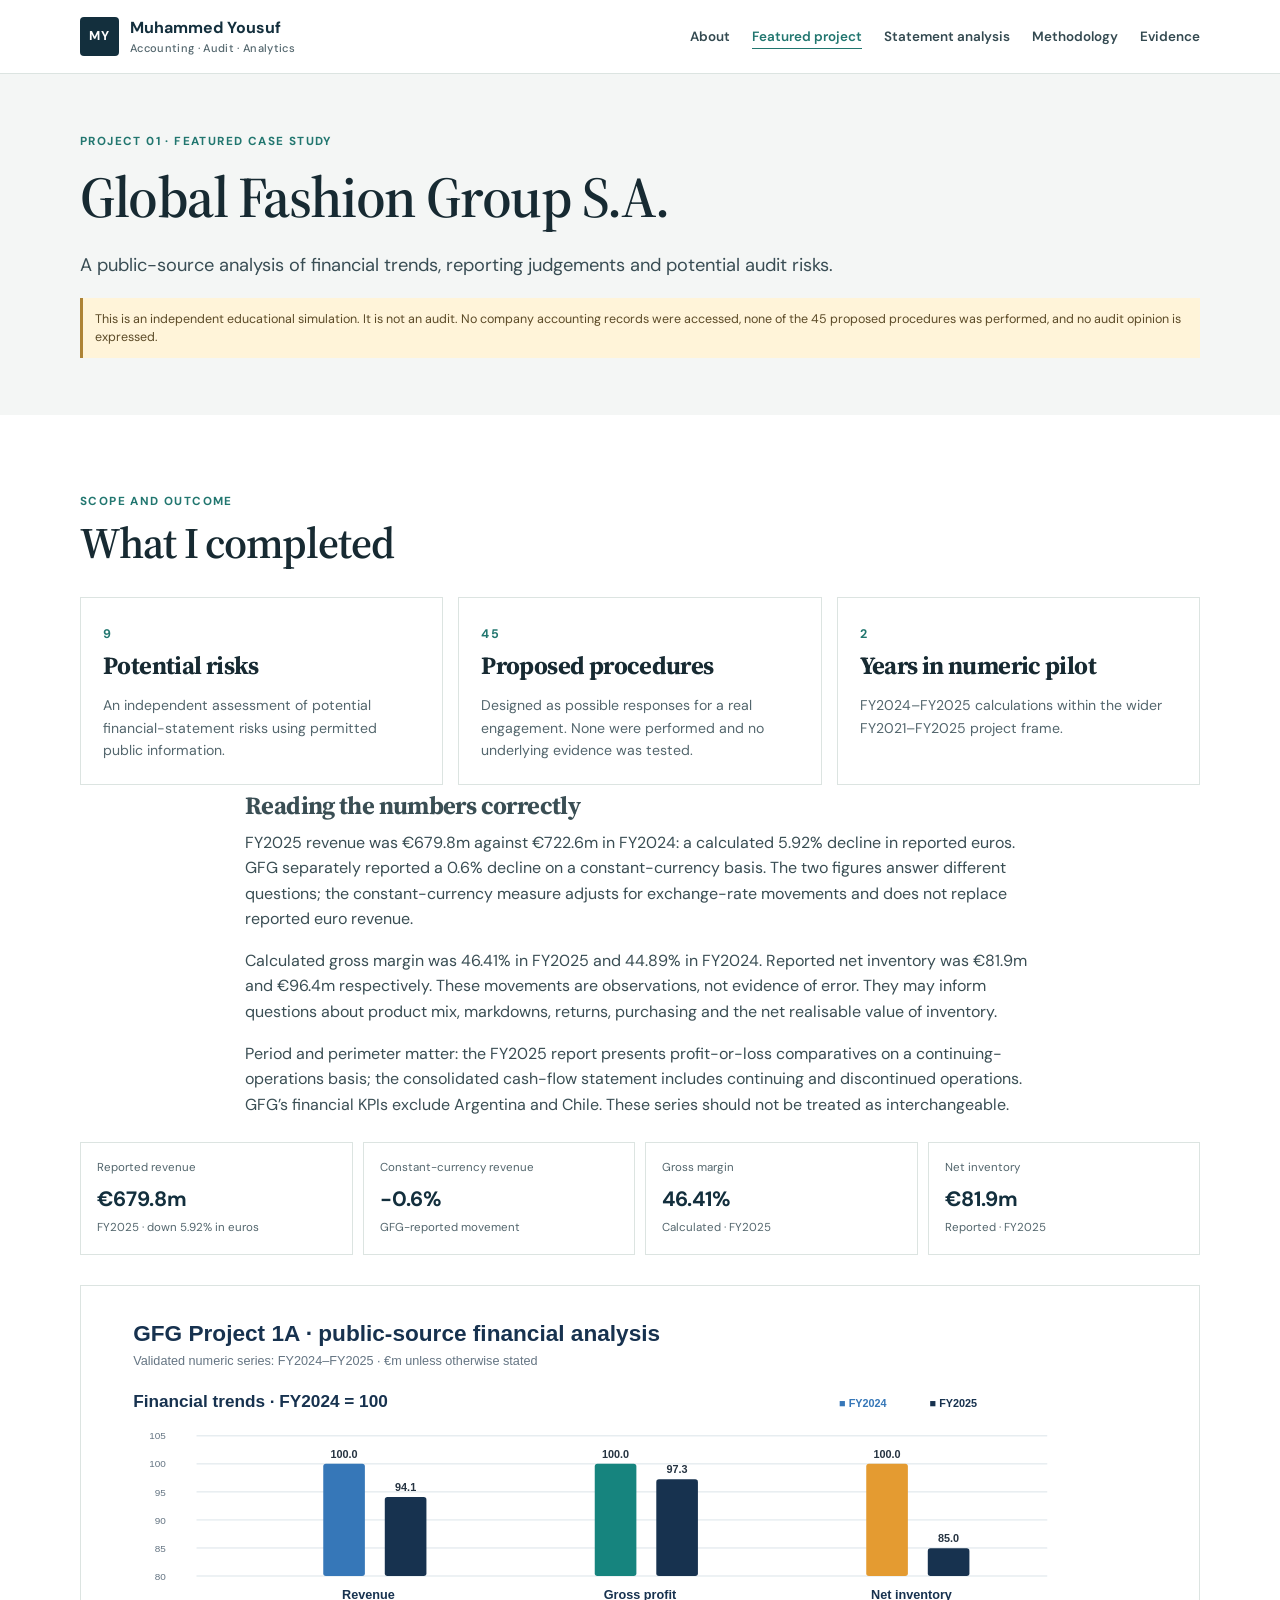
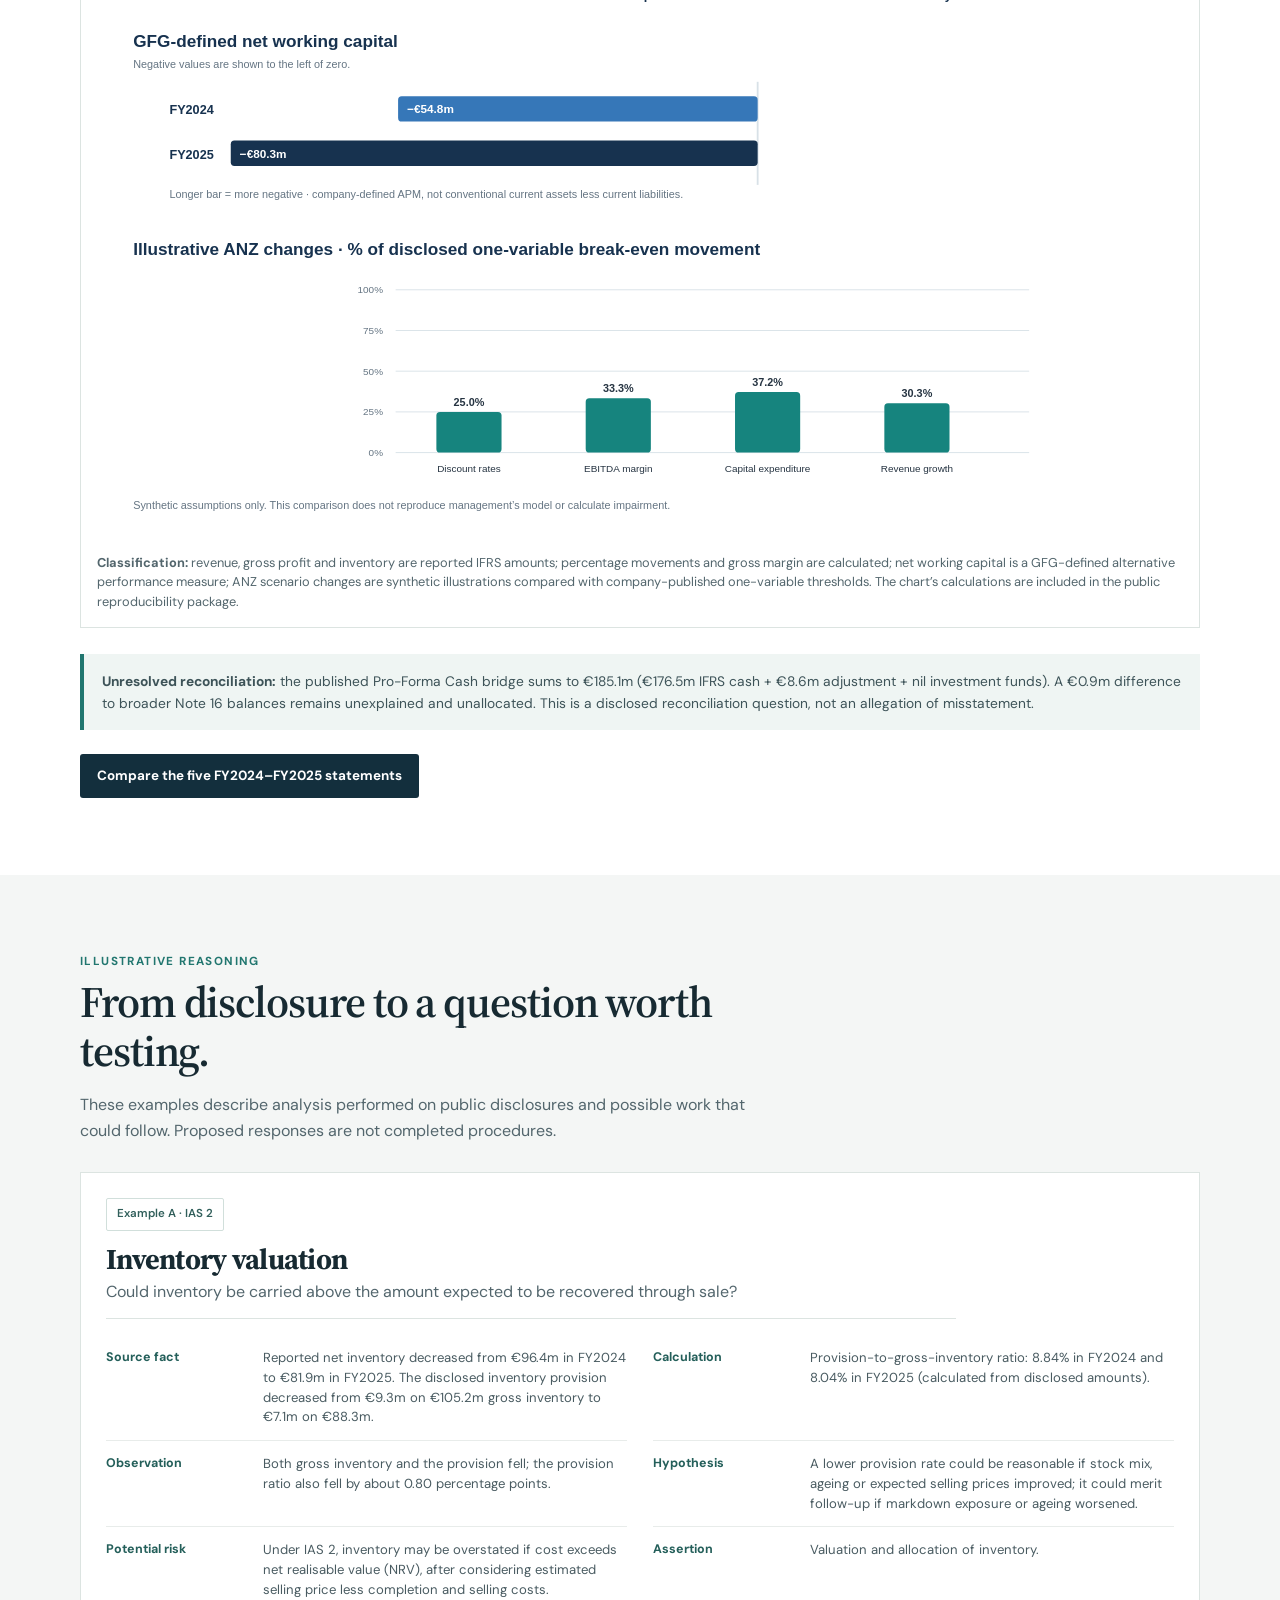
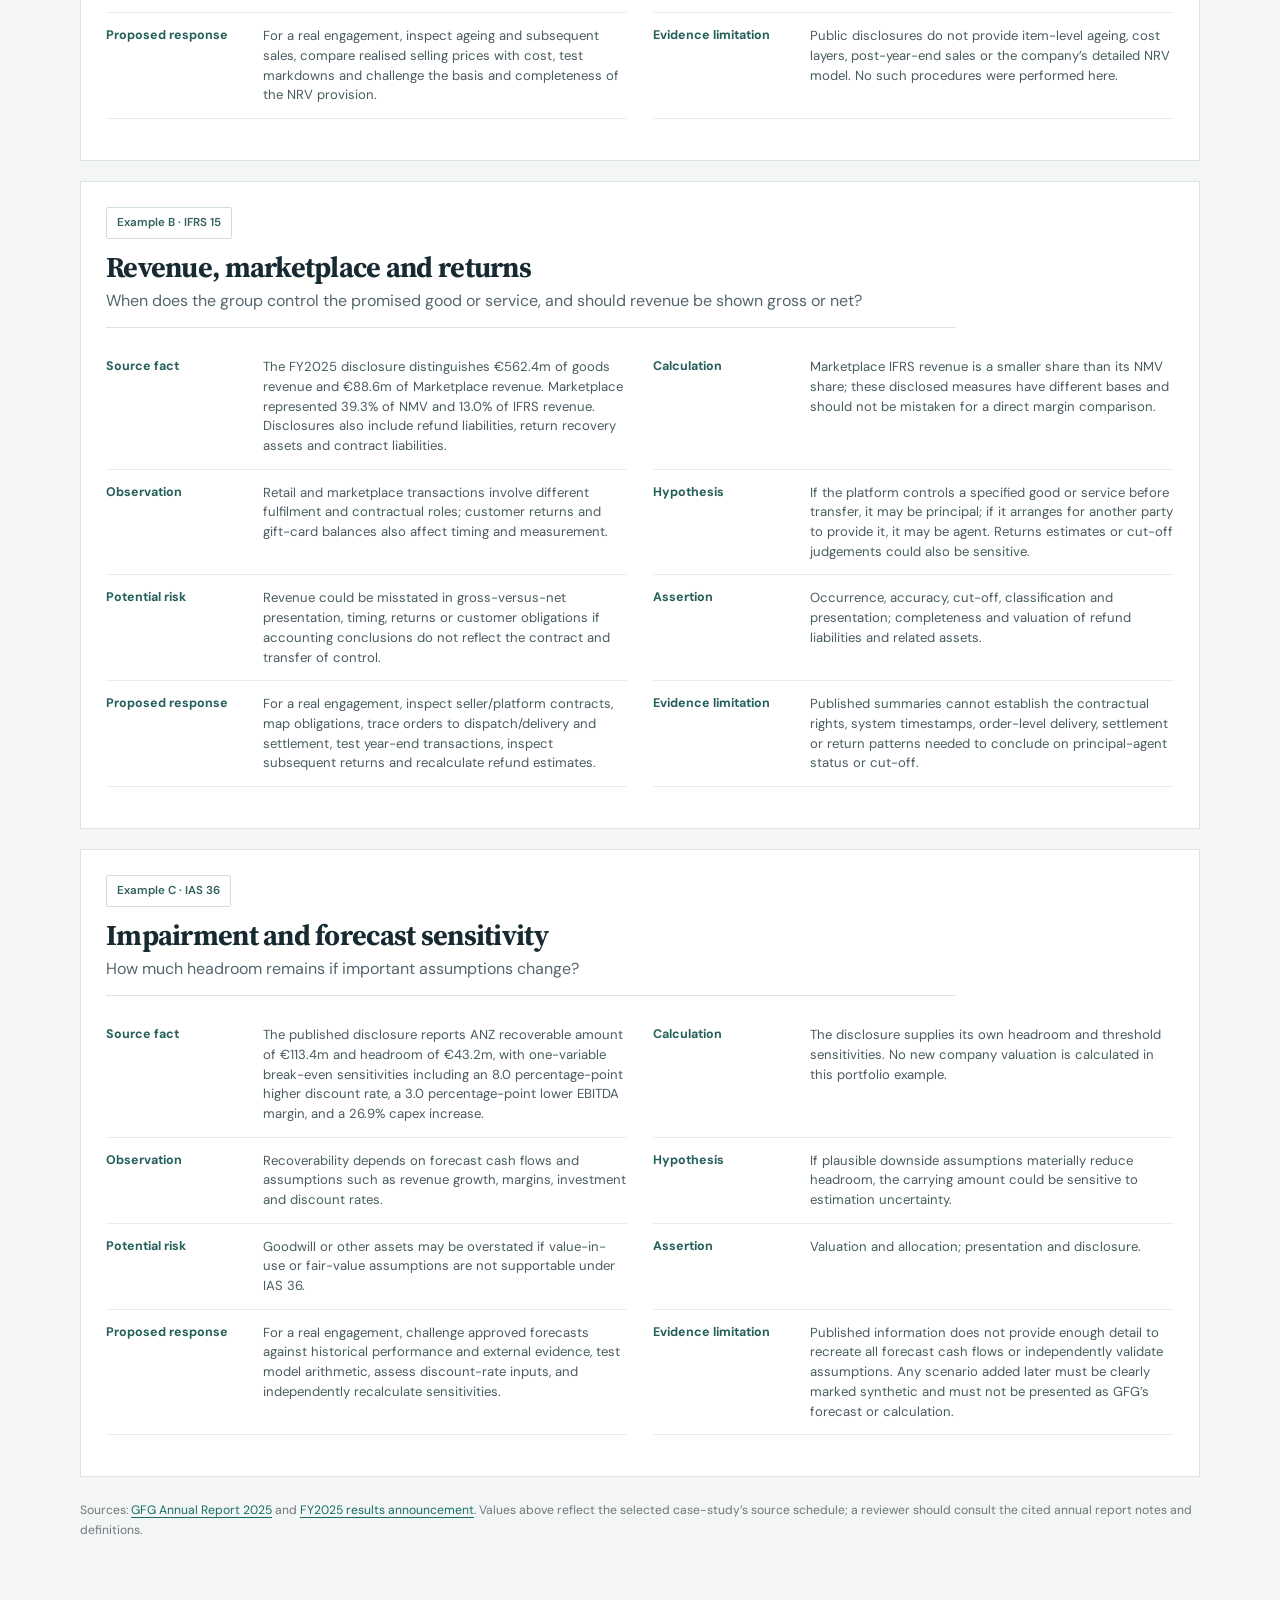
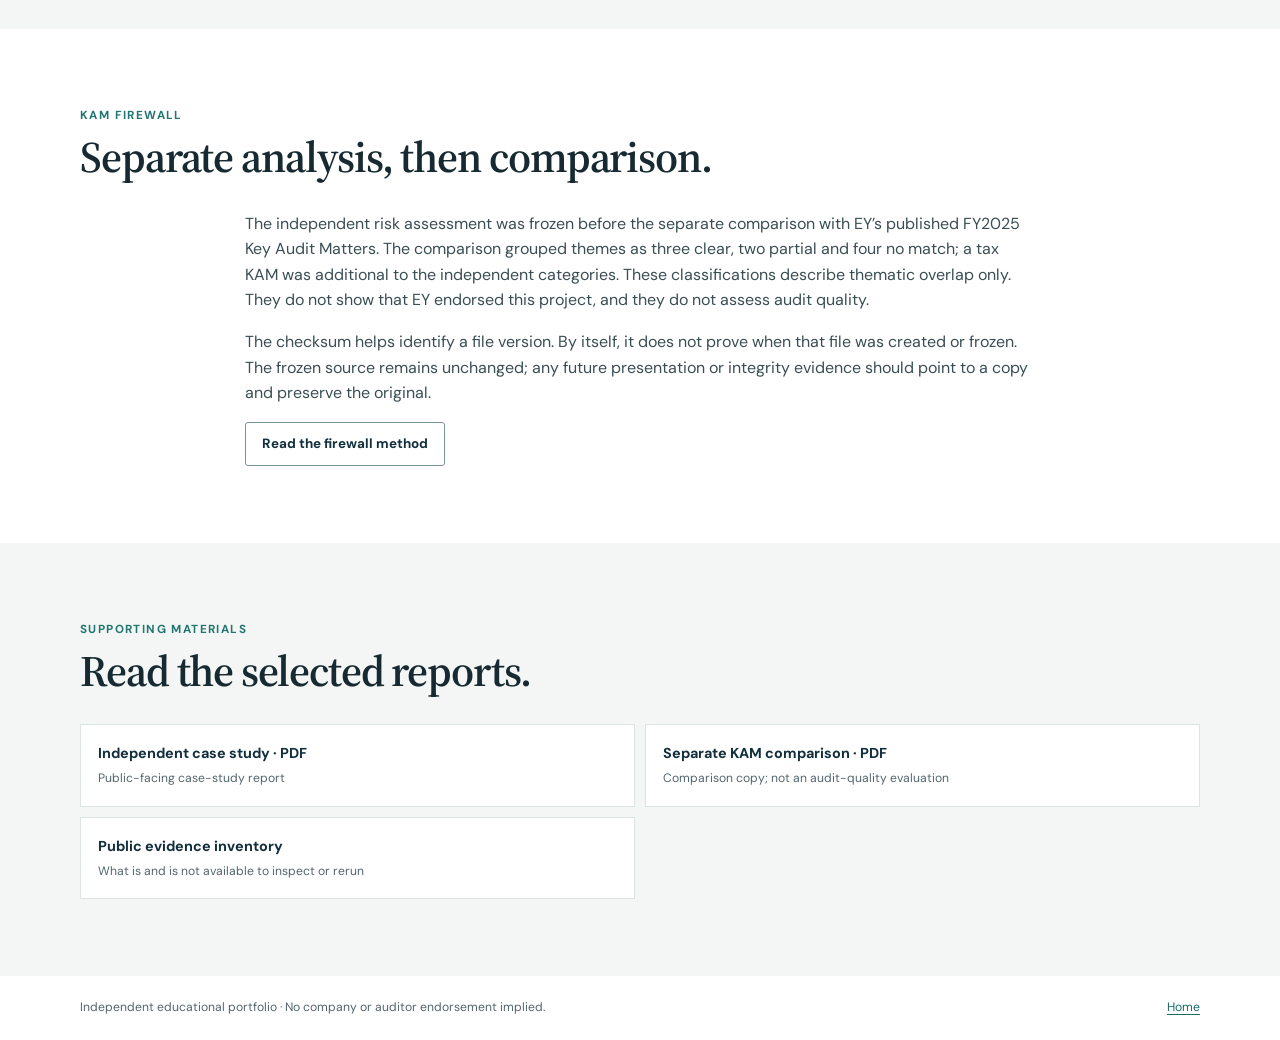
==== commit 7521a33c: "Link the statement analysis from the featured case study" ====
--- a/case-study.html
+++ b/case-study.html
@@ -1,20 +1,20 @@
 <!doctype html>
 <html lang="en"><head><meta charset="utf-8"><meta name="viewport" content="width=device-width, initial-scale=1"><meta name="description" content="Case study: public-source financial analysis of Global Fashion Group S.A."><title>GFG Case Study | Muhammed Yousuf</title><link rel="preconnect" href="https://fonts.googleapis.com"><link rel="preconnect" href="https://fonts.gstatic.com" crossorigin><link href="https://fonts.googleapis.com/css2?family=DM+Sans:wght@400;500;600;700&family=Source+Serif+4:wght@400;500;600;700&display=swap" rel="stylesheet"><link rel="stylesheet" href="styles.css"><script src="site.js" defer></script></head>
-<body><a class="skip-link" href="#main">Skip to content</a><header class="topbar"><a class="wordmark" href="index.html"><span class="mark">MY</span><span>Muhammed Yousuf <small>Accounting · Audit · Analytics</small></span></a><button class="menu-toggle" type="button" aria-expanded="false" aria-controls="primary-nav" aria-label="Open navigation">Menu</button><nav id="primary-nav" aria-label="Primary navigation"><a href="index.html#about">About</a><a aria-current="page" href="case-study.html">Featured project</a><a href="methodology.html">Methodology</a><a href="evidence.html">Evidence</a></nav></header>
+<body><a class="skip-link" href="#main">Skip to content</a><header class="topbar"><a class="wordmark" href="index.html"><span class="mark">MY</span><span>Muhammed Yousuf <small>Accounting · Audit · Analytics</small></span></a><button class="menu-toggle" type="button" aria-expanded="false" aria-controls="primary-nav" aria-label="Open navigation">Menu</button><nav id="primary-nav" aria-label="Primary navigation"><a href="index.html#about">About</a><a aria-current="page" href="case-study.html">Featured project</a><a href="statement-analysis.html">Statement analysis</a><a href="methodology.html">Methodology</a><a href="evidence.html">Evidence</a></nav></header>
 <main id="main"><section class="page-hero"><div class="wrap"><p class="eyebrow">Project 01 · Featured case study</p><h1>Global Fashion Group S.A.</h1><p class="lede">A public-source analysis of financial trends, reporting judgements and potential audit risks.</p><p class="caution">This is an independent educational simulation. It is not an audit. No company accounting records were accessed, none of the 45 proposed procedures was performed, and no audit opinion is expressed.</p></div></section>
 <section class="section wrap"><div class="section-intro"><p class="eyebrow">Scope and outcome</p><h2>What I completed</h2></div><div class="three-cards"><article><span class="card-number">9</span><h3>Potential risks</h3><p>An independent assessment of potential financial-statement risks using permitted public information.</p></article><article><span class="card-number">45</span><h3>Proposed procedures</h3><p>Designed as possible responses for a real engagement. None were performed and no underlying evidence was tested.</p></article><article><span class="card-number">2</span><h3>Years in numeric pilot</h3><p>FY2024–FY2025 calculations within the wider FY2021–FY2025 project frame.</p></article></div>
 <div class="body-copy narrow"><h3>Reading the numbers correctly</h3><p>FY2025 revenue was €679.8m against €722.6m in FY2024: a calculated 5.92% decline in reported euros. GFG separately reported a 0.6% decline on a constant-currency basis. The two figures answer different questions; the constant-currency measure adjusts for exchange-rate movements and does not replace reported euro revenue.</p><p>Calculated gross margin was 46.41% in FY2025 and 44.89% in FY2024. Reported net inventory was €81.9m and €96.4m respectively. These movements are observations, not evidence of error. They may inform questions about product mix, markdowns, returns, purchasing and the net realisable value of inventory.</p><p>Period and perimeter matter: the FY2025 report presents profit-or-loss comparatives on a continuing-operations basis; the consolidated cash-flow statement includes continuing and discontinued operations. GFG’s financial KPIs exclude Argentina and Chile. These series should not be treated as interchangeable.</p></div>
 <div class="metric-row"><div><span>Reported revenue</span><strong>€679.8m</strong><small>FY2025 · down 5.92% in euros</small></div><div><span>Constant-currency revenue</span><strong>−0.6%</strong><small>GFG-reported movement</small></div><div><span>Gross margin</span><strong>46.41%</strong><small>Calculated · FY2025</small></div><div><span>Net inventory</span><strong>€81.9m</strong><small>Reported · FY2025</small></div></div>
 <figure class="chart-panel"><picture><source media="(max-width: 680px)" srcset="assets/project1a_charts_mobile.svg"><img src="assets/project1a_charts.svg" alt="Charts of FY2024 to FY2025 revenue, gross profit, inventory, GFG-defined net working capital and illustrative ANZ sensitivity scenarios." loading="lazy" decoding="async"></picture><figcaption><strong>Classification:</strong> revenue, gross profit and inventory are reported IFRS amounts; percentage movements and gross margin are calculated; net working capital is a GFG-defined alternative performance measure; ANZ scenario changes are synthetic illustrations compared with company-published one-variable thresholds. The chart’s calculations are included in the public reproducibility package.</figcaption></figure>
-<div class="notice-line"><strong>Unresolved reconciliation:</strong> the published Pro-Forma Cash bridge sums to €185.1m (€176.5m IFRS cash + €8.6m adjustment + nil investment funds). A €0.9m difference to broader Note 16 balances remains unexplained and unallocated. This is a disclosed reconciliation question, not an allegation of misstatement.</div>
-</section>
+<div class="notice-line"><strong>Unresolved reconciliation:</strong> the published Pro-Forma Cash bridge sums to €185.1m (€176.5m IFRS cash + €8.6m adjustment + nil investment funds). A €0.9m difference to broader Note 16 balances remains unexplained and unallocated. This is a disclosed reconciliation question, not an allegation of misstatement.</div><div class="actions"><a class="button primary" href="statement-analysis.html">Compare the five FY2024–FY2025 statements</a></div></section>
 <section class="section tinted"><div class="wrap"><div class="section-intro"><p class="eyebrow">Illustrative reasoning</p><h2>From disclosure to a question worth testing.</h2><p class="section-lede">These examples describe analysis performed on public disclosures and possible work that could follow. Proposed responses are not completed procedures.</p></div>
 <article class="story-card"><header><span class="tag">Example A · IAS 2</span><h3>Inventory valuation</h3><p>Could inventory be carried above the amount expected to be recovered through sale?</p></header><ol class="story-steps"><li><strong>Source fact</strong><span>Reported net inventory decreased from €96.4m in FY2024 to €81.9m in FY2025. The disclosed inventory provision decreased from €9.3m on €105.2m gross inventory to €7.1m on €88.3m.</span></li><li><strong>Calculation</strong><span>Provision-to-gross-inventory ratio: 8.84% in FY2024 and 8.04% in FY2025 (calculated from disclosed amounts).</span></li><li><strong>Observation</strong><span>Both gross inventory and the provision fell; the provision ratio also fell by about 0.80 percentage points.</span></li><li><strong>Hypothesis</strong><span>A lower provision rate could be reasonable if stock mix, ageing or expected selling prices improved; it could merit follow-up if markdown exposure or ageing worsened.</span></li><li><strong>Potential risk</strong><span>Under IAS 2, inventory may be overstated if cost exceeds net realisable value (NRV), after considering estimated selling price less completion and selling costs.</span></li><li><strong>Assertion</strong><span>Valuation and allocation of inventory.</span></li><li><strong>Proposed response</strong><span>For a real engagement, inspect ageing and subsequent sales, compare realised selling prices with cost, test markdowns and challenge the basis and completeness of the NRV provision.</span></li><li><strong>Evidence limitation</strong><span>Public disclosures do not provide item-level ageing, cost layers, post-year-end sales or the company’s detailed NRV model. No such procedures were performed here.</span></li></ol></article>
 <article class="story-card"><header><span class="tag">Example B · IFRS 15</span><h3>Revenue, marketplace and returns</h3><p>When does the group control the promised good or service, and should revenue be shown gross or net?</p></header><ol class="story-steps"><li><strong>Source fact</strong><span>The FY2025 disclosure distinguishes €562.4m of goods revenue and €88.6m of Marketplace revenue. Marketplace represented 39.3% of NMV and 13.0% of IFRS revenue. Disclosures also include refund liabilities, return recovery assets and contract liabilities.</span></li><li><strong>Calculation</strong><span>Marketplace IFRS revenue is a smaller share than its NMV share; these disclosed measures have different bases and should not be mistaken for a direct margin comparison.</span></li><li><strong>Observation</strong><span>Retail and marketplace transactions involve different fulfilment and contractual roles; customer returns and gift-card balances also affect timing and measurement.</span></li><li><strong>Hypothesis</strong><span>If the platform controls a specified good or service before transfer, it may be principal; if it arranges for another party to provide it, it may be agent. Returns estimates or cut-off judgements could also be sensitive.</span></li><li><strong>Potential risk</strong><span>Revenue could be misstated in gross-versus-net presentation, timing, returns or customer obligations if accounting conclusions do not reflect the contract and transfer of control.</span></li><li><strong>Assertion</strong><span>Occurrence, accuracy, cut-off, classification and presentation; completeness and valuation of refund liabilities and related assets.</span></li><li><strong>Proposed response</strong><span>For a real engagement, inspect seller/platform contracts, map obligations, trace orders to dispatch/delivery and settlement, test year-end transactions, inspect subsequent returns and recalculate refund estimates.</span></li><li><strong>Evidence limitation</strong><span>Published summaries cannot establish the contractual rights, system timestamps, order-level delivery, settlement or return patterns needed to conclude on principal-agent status or cut-off.</span></li></ol></article>
 <article class="story-card"><header><span class="tag">Example C · IAS 36</span><h3>Impairment and forecast sensitivity</h3><p>How much headroom remains if important assumptions change?</p></header><ol class="story-steps"><li><strong>Source fact</strong><span>The published disclosure reports ANZ recoverable amount of €113.4m and headroom of €43.2m, with one-variable break-even sensitivities including an 8.0 percentage-point higher discount rate, a 3.0 percentage-point lower EBITDA margin, and a 26.9% capex increase.</span></li><li><strong>Calculation</strong><span>The disclosure supplies its own headroom and threshold sensitivities. No new company valuation is calculated in this portfolio example.</span></li><li><strong>Observation</strong><span>Recoverability depends on forecast cash flows and assumptions such as revenue growth, margins, investment and discount rates.</span></li><li><strong>Hypothesis</strong><span>If plausible downside assumptions materially reduce headroom, the carrying amount could be sensitive to estimation uncertainty.</span></li><li><strong>Potential risk</strong><span>Goodwill or other assets may be overstated if value-in-use or fair-value assumptions are not supportable under IAS 36.</span></li><li><strong>Assertion</strong><span>Valuation and allocation; presentation and disclosure.</span></li><li><strong>Proposed response</strong><span>For a real engagement, challenge approved forecasts against historical performance and external evidence, test model arithmetic, assess discount-rate inputs, and independently recalculate sensitivities.</span></li><li><strong>Evidence limitation</strong><span>Published information does not provide enough detail to recreate all forecast cash flows or independently validate assumptions. Any scenario added later must be clearly marked synthetic and must not be presented as GFG’s forecast or calculation.</span></li></ol></article>
 <p class="source-line">Sources: <a href="https://ir.global-fashion-group.com/media/document/4253e28d-9c76-4c94-8c4a-d67607b5e277/assets/LU2010095458-JA-2025-EQ-E-00.pdf?disposition=inline" target="_blank" rel="noopener">GFG Annual Report 2025</a> and <a href="https://ir.global-fashion-group.com/news-detail/global-fashion-group-reports-q4-and-fy-2025-results/135deb4a-36c7-4082-ab84-2641184bda30" target="_blank" rel="noopener">FY2025 results announcement</a>. Values above reflect the selected case-study’s source schedule; a reviewer should consult the cited annual report notes and definitions.</p>
 </div></section>
-<section class="section wrap"><div class="section-intro"><p class="eyebrow">KAM firewall</p><h2>Separate analysis, then comparison.</h2></div><div class="body-copy narrow"><p>The independent risk assessment was frozen before the separate comparison with EY’s published FY2025 Key Audit Matters. The comparison grouped themes as three clear, two partial and four no match; a tax KAM was additional to the independent categories. These classifications describe thematic overlap only. They do not show that EY endorsed this project, and they do not assess audit quality.</p><p>The checksum helps identify a file version. By itself, it does not prove when that file was created or frozen. The frozen source remains unchanged; any future presentation or integrity evidence should point to a copy and preserve the original.</p><a class="button secondary" href="methodology.html#kam">Read the firewall method</a></div></section>
+<section class="section wrap" id="kam"><div class="section-intro"><p class="eyebrow">KAM firewall</p><h2>Separate analysis, then comparison.</h2></div><div class="body-copy narrow"><p>The independent risk assessment was frozen before the separate comparison with EY’s published FY2025 Key Audit Matters. The comparison grouped themes as three clear, two partial and four no match; a tax KAM was additional to the independent categories. These classifications describe thematic overlap only. They do not show that EY endorsed this project, and they do not assess audit quality.</p><p>The checksum helps identify a file version. By itself, it does not prove when that file was created or frozen. The frozen source remains unchanged; any future presentation or integrity evidence should point to a copy and preserve the original.</p><a class="button secondary" href="methodology.html#kam">Read the firewall method</a></div></section>
 <section class="section tinted"><div class="wrap"><div class="section-intro"><p class="eyebrow">Supporting materials</p><h2>Read the selected reports.</h2></div><div class="resource-list"><a href="downloads/independent_case_study_v1.0_author-reviewed.pdf"><strong>Independent case study · PDF</strong><span>Public-facing case-study report</span></a><a href="downloads/stage9_comparison_v1.0_author-reviewed.pdf"><strong>Separate KAM comparison · PDF</strong><span>Comparison copy; not an audit-quality evaluation</span></a><a href="evidence.html"><strong>Public evidence inventory</strong><span>What is and is not available to inspect or rerun</span></a></div></div></section></main>
 <footer class="footer wrap"><span>Independent educational portfolio · No company or auditor endorsement implied.</span><a href="index.html">Home</a></footer></body></html>
 
+
--- a/styles.css
+++ b/styles.css
@@ -13,3 +13,25 @@
 .chart-panel picture,.chart-panel img{display:block;width:100%;height:auto}
 .chart-panel figcaption{margin-top:10px;color:var(--muted);font-size:.8rem;line-height:1.5}
 @media(max-width:600px){.topbar{position:sticky;top:0;z-index:5;min-height:66px;flex-direction:row;align-items:center;flex-wrap:wrap;padding:10px 19px;background:rgba(255,255,255,.98)}.menu-toggle{display:block;margin-left:auto}.topbar nav{position:absolute;top:100%;right:0;left:0;display:none;flex-direction:column;gap:0;padding:8px 19px 12px;border-bottom:1px solid var(--line);background:#fff;box-shadow:0 8px 18px rgba(19,47,61,.08)}.topbar nav.open{display:flex}.topbar nav a{padding:10px 2px;border-bottom:1px solid #edf1ef}.topbar nav a:last-child{border:0}.chart-panel{margin-inline:-3px;padding:9px}.chart-panel figcaption{font-size:.73rem}}
+
+/* Approved recruiter homepage layout */
+@media(max-width:820px){.hero{grid-template-columns:1fr;gap:30px;padding-block:52px}.hero-panel{max-width:650px}.proof-band{grid-template-columns:repeat(2,1fr);gap:12px}.proof-band div:nth-child(2){border-right:0}.proof-band div:nth-child(3){padding-left:0}.feature-card{grid-template-columns:1fr}.chain{grid-template-columns:repeat(2,1fr)}.story-steps{grid-template-columns:1fr}.metric-row{grid-template-columns:repeat(2,1fr)}}
+.recruiter-hero{grid-template-columns:minmax(0,1.35fr) minmax(310px,.8fr);gap:54px;padding-block:68px 62px}
+.recruiter-hero h1{max-width:750px;font-size:clamp(2.65rem,5vw,4.45rem)}
+.recruiter-hero .actions{gap:10px}
+.intro-panel{align-self:center}
+.intro-panel .chips{margin-top:18px}
+.recruiter-about{display:grid;grid-template-columns:.85fr 1.15fr;gap:50px;align-items:start}
+.recruiter-about .section-intro{margin:0}
+.recruiter-about .body-copy{max-width:760px}
+.recruiter-project-card{grid-template-columns:1.15fr .85fr}
+.recruiter-project-card h3{max-width:540px}
+.recruiter-project-card .quiet{margin-top:22px}
+.roadmap-grid{display:grid;grid-template-columns:repeat(3,1fr);gap:15px}
+.roadmap-grid article{min-height:208px;padding:22px;border:1px solid var(--line);background:#fff}
+.roadmap-grid h3{margin:16px 0 8px;font-size:1.42rem}
+.roadmap-grid p{margin:0;color:var(--muted);font-size:.87rem}
+.contact-actions{justify-content:flex-end}
+.contact-actions .button{white-space:nowrap}
+@media(max-width:820px){.recruiter-hero{grid-template-columns:1fr;gap:28px;padding-block:52px}.intro-panel{max-width:680px}.recruiter-about{grid-template-columns:1fr;gap:16px}.roadmap-grid{grid-template-columns:1fr 1fr}.recruiter-project-card{grid-template-columns:1fr}}
+@media(max-width:600px){.recruiter-hero{padding-block:40px}.recruiter-hero h1{font-size:2.55rem}.recruiter-hero .actions{align-items:stretch}.recruiter-hero .actions .button{width:auto;flex:1}.recruiter-about{padding-block:54px}.roadmap-grid{grid-template-columns:1fr}.roadmap-grid article{min-height:0;padding:18px}.contact-actions{width:100%;flex-direction:column}.contact-actions .button{width:100%}}
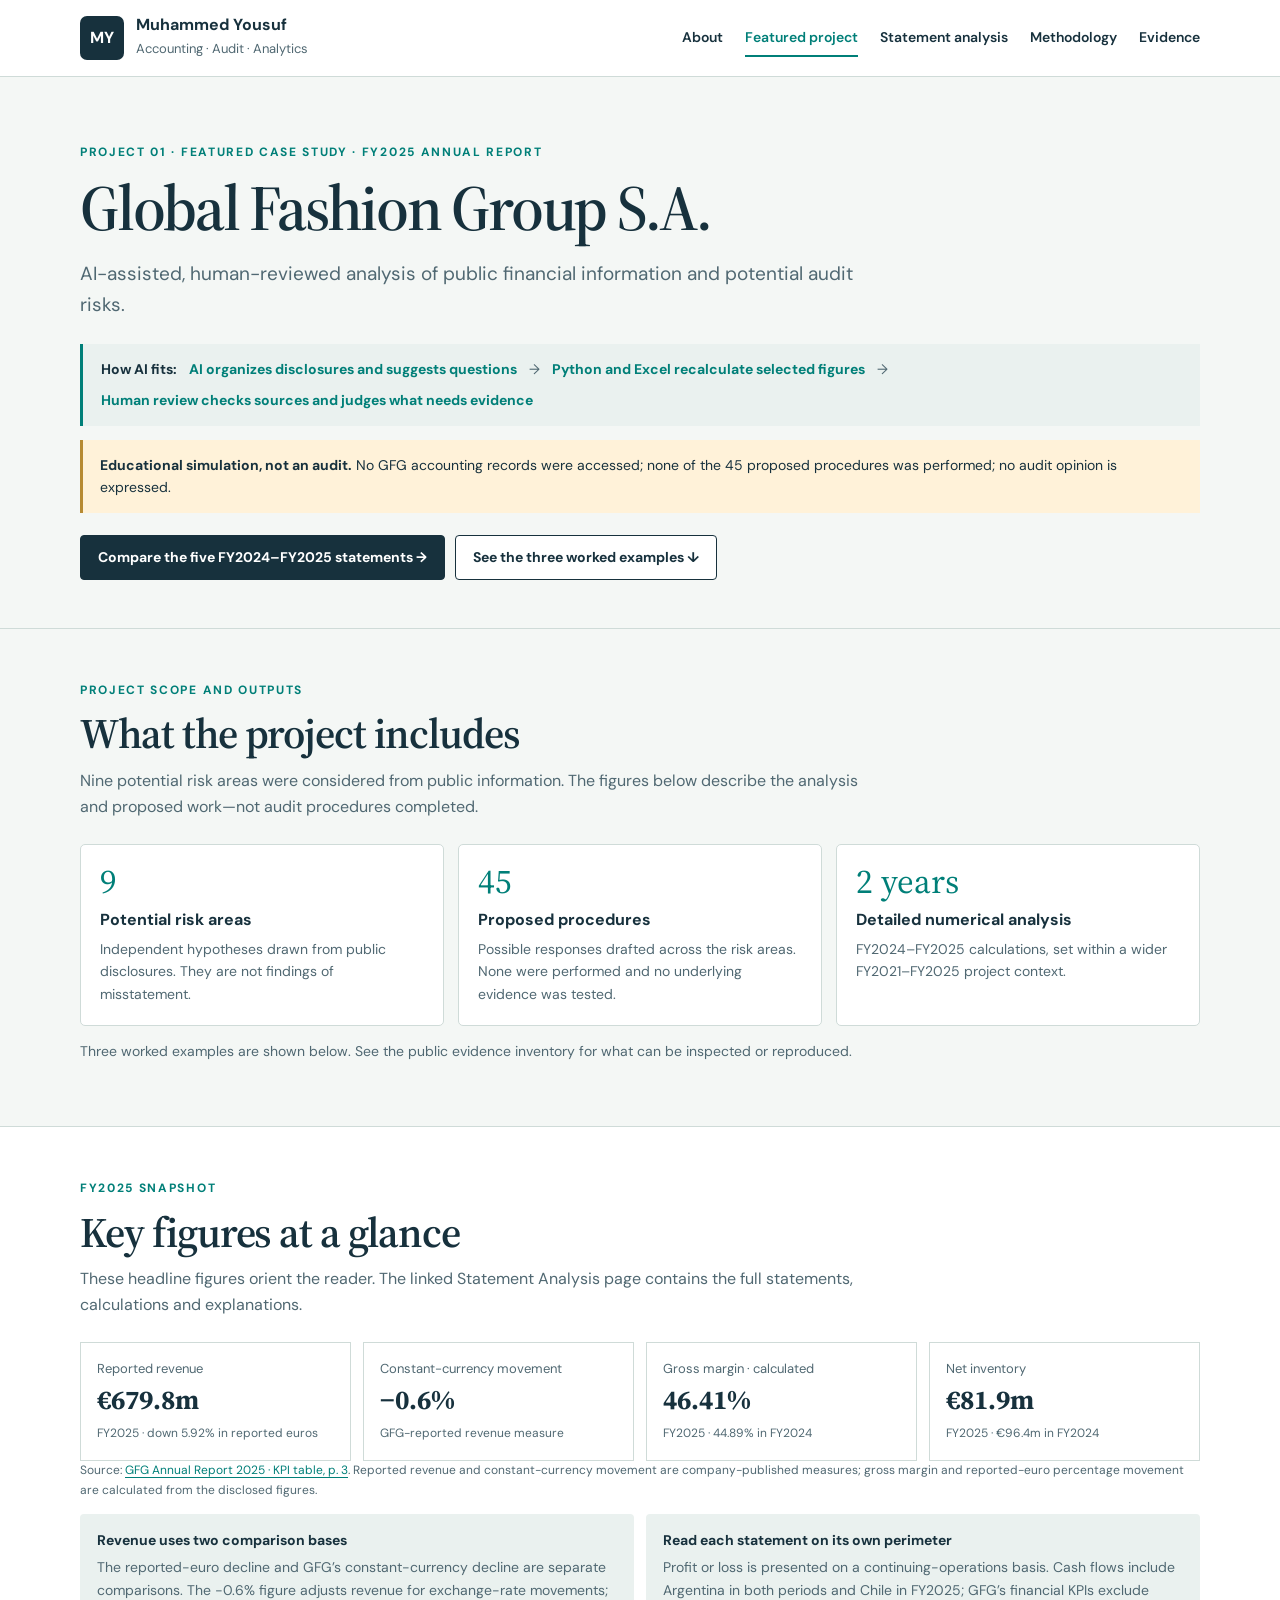
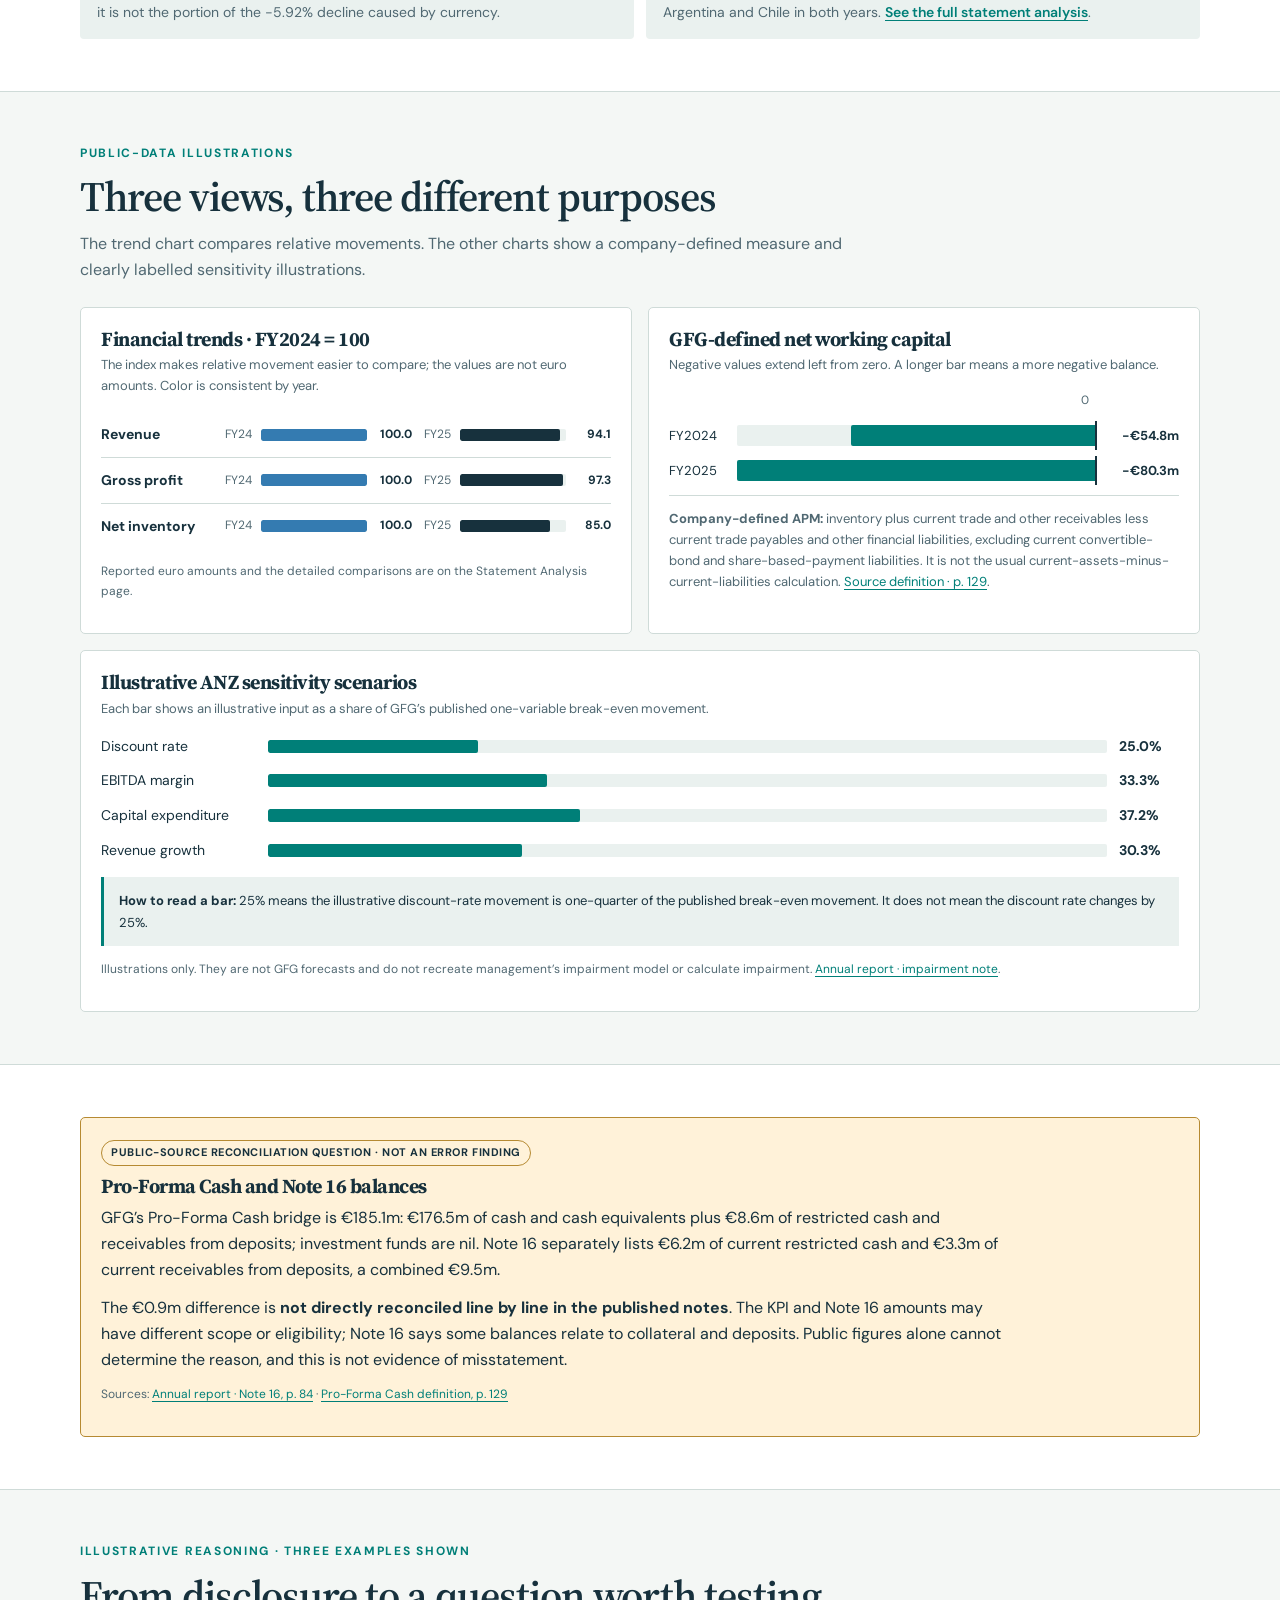
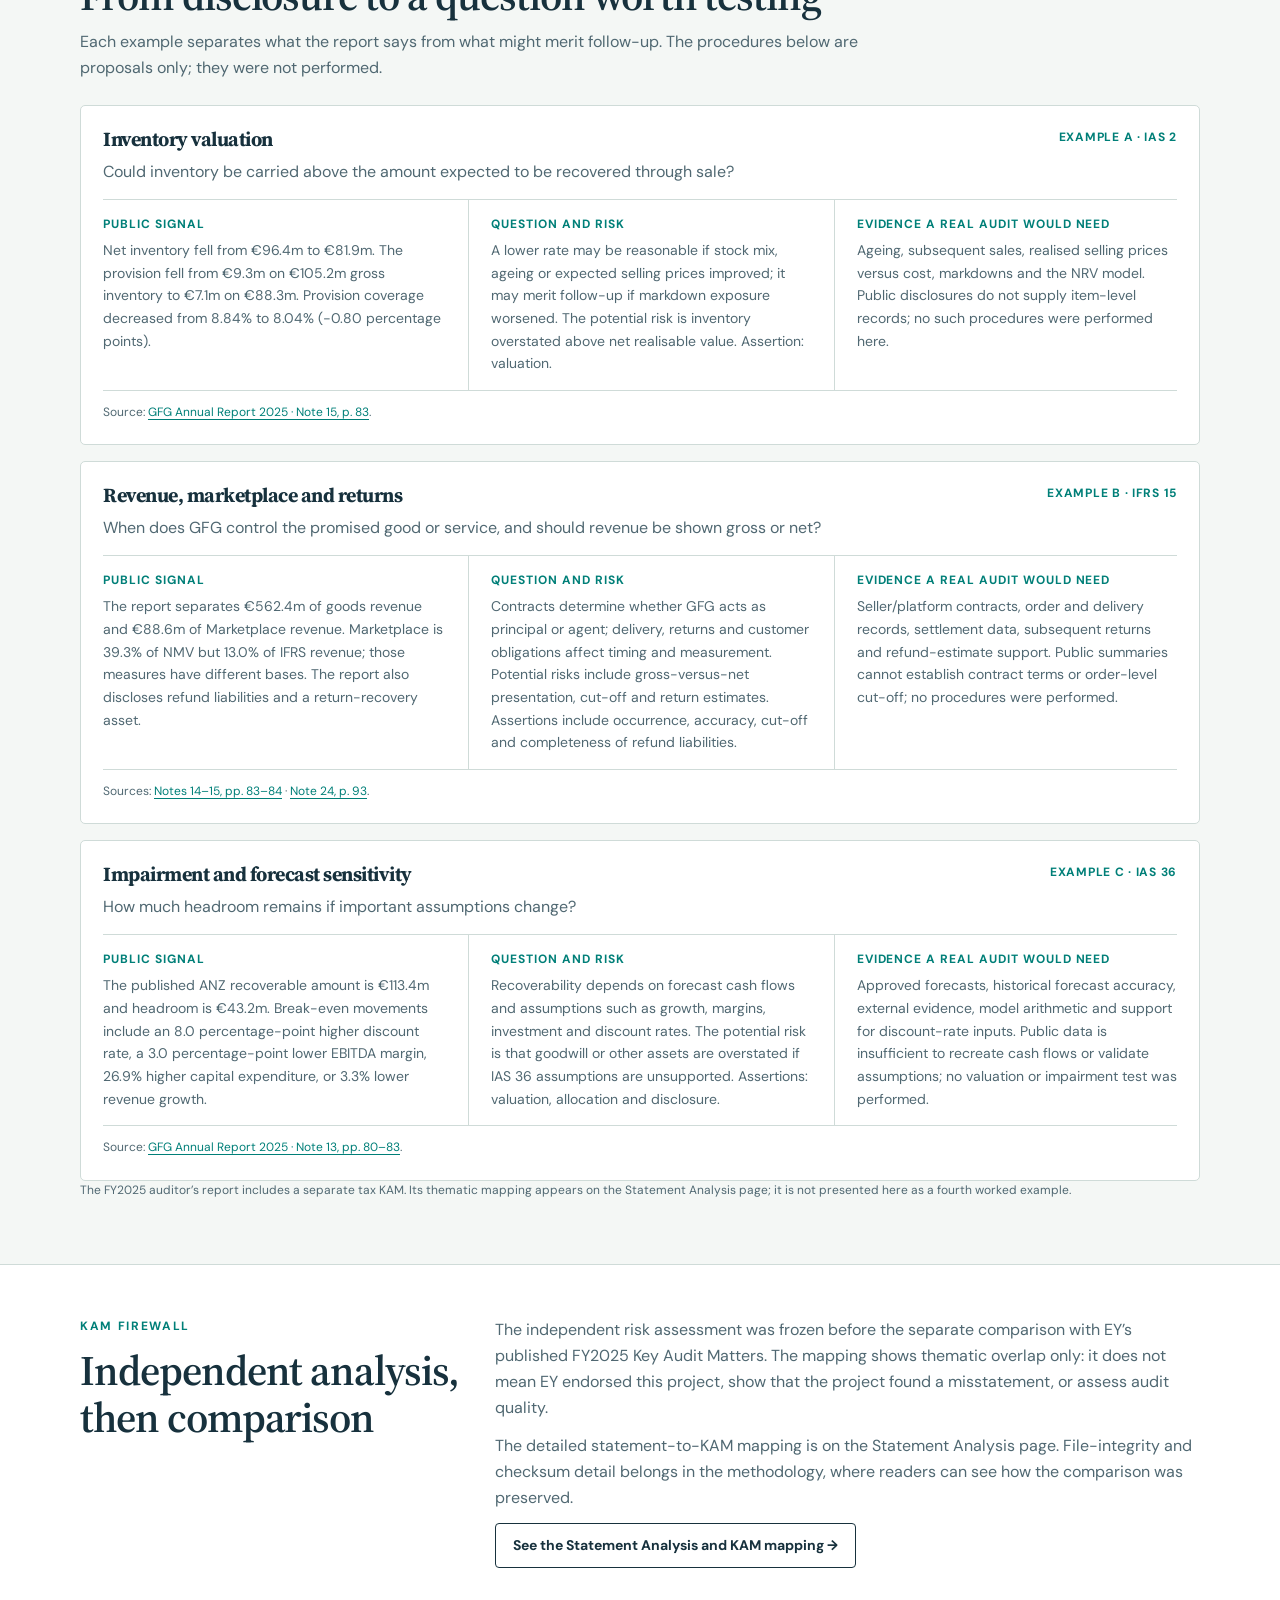
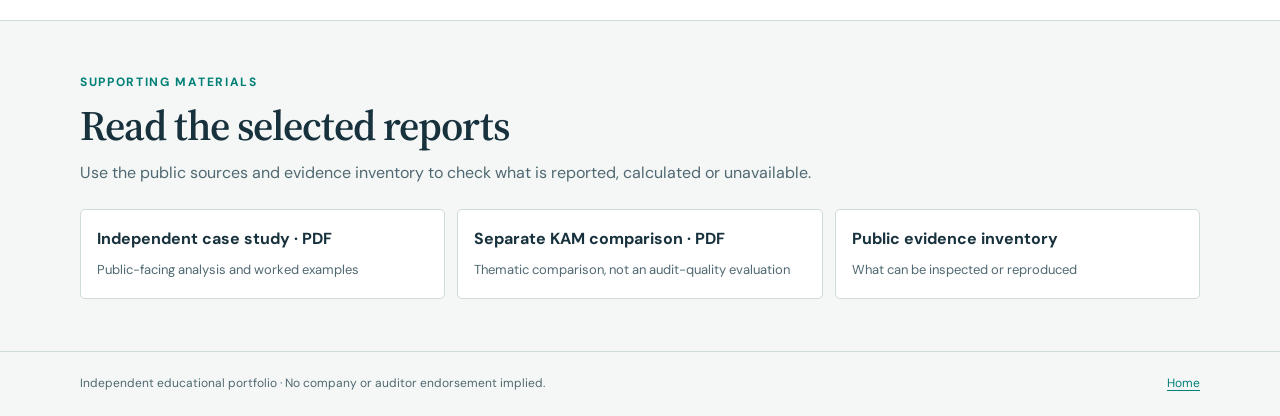
==== commit b2d59d66: "Refresh featured project case study" ====
--- a/case-study.html
+++ b/case-study.html
@@ -1,20 +1,439 @@
 <!doctype html>
-<html lang="en"><head><meta charset="utf-8"><meta name="viewport" content="width=device-width, initial-scale=1"><meta name="description" content="Case study: public-source financial analysis of Global Fashion Group S.A."><title>GFG Case Study | Muhammed Yousuf</title><link rel="preconnect" href="https://fonts.googleapis.com"><link rel="preconnect" href="https://fonts.gstatic.com" crossorigin><link href="https://fonts.googleapis.com/css2?family=DM+Sans:wght@400;500;600;700&family=Source+Serif+4:wght@400;500;600;700&display=swap" rel="stylesheet"><link rel="stylesheet" href="styles.css"><script src="site.js" defer></script></head>
-<body><a class="skip-link" href="#main">Skip to content</a><header class="topbar"><a class="wordmark" href="index.html"><span class="mark">MY</span><span>Muhammed Yousuf <small>Accounting · Audit · Analytics</small></span></a><button class="menu-toggle" type="button" aria-expanded="false" aria-controls="primary-nav" aria-label="Open navigation">Menu</button><nav id="primary-nav" aria-label="Primary navigation"><a href="index.html#about">About</a><a aria-current="page" href="case-study.html">Featured project</a><a href="statement-analysis.html">Statement analysis</a><a href="methodology.html">Methodology</a><a href="evidence.html">Evidence</a></nav></header>
-<main id="main"><section class="page-hero"><div class="wrap"><p class="eyebrow">Project 01 · Featured case study</p><h1>Global Fashion Group S.A.</h1><p class="lede">A public-source analysis of financial trends, reporting judgements and potential audit risks.</p><p class="caution">This is an independent educational simulation. It is not an audit. No company accounting records were accessed, none of the 45 proposed procedures was performed, and no audit opinion is expressed.</p></div></section>
-<section class="section wrap"><div class="section-intro"><p class="eyebrow">Scope and outcome</p><h2>What I completed</h2></div><div class="three-cards"><article><span class="card-number">9</span><h3>Potential risks</h3><p>An independent assessment of potential financial-statement risks using permitted public information.</p></article><article><span class="card-number">45</span><h3>Proposed procedures</h3><p>Designed as possible responses for a real engagement. None were performed and no underlying evidence was tested.</p></article><article><span class="card-number">2</span><h3>Years in numeric pilot</h3><p>FY2024–FY2025 calculations within the wider FY2021–FY2025 project frame.</p></article></div>
-<div class="body-copy narrow"><h3>Reading the numbers correctly</h3><p>FY2025 revenue was €679.8m against €722.6m in FY2024: a calculated 5.92% decline in reported euros. GFG separately reported a 0.6% decline on a constant-currency basis. The two figures answer different questions; the constant-currency measure adjusts for exchange-rate movements and does not replace reported euro revenue.</p><p>Calculated gross margin was 46.41% in FY2025 and 44.89% in FY2024. Reported net inventory was €81.9m and €96.4m respectively. These movements are observations, not evidence of error. They may inform questions about product mix, markdowns, returns, purchasing and the net realisable value of inventory.</p><p>Period and perimeter matter: the FY2025 report presents profit-or-loss comparatives on a continuing-operations basis; the consolidated cash-flow statement includes continuing and discontinued operations. GFG’s financial KPIs exclude Argentina and Chile. These series should not be treated as interchangeable.</p></div>
-<div class="metric-row"><div><span>Reported revenue</span><strong>€679.8m</strong><small>FY2025 · down 5.92% in euros</small></div><div><span>Constant-currency revenue</span><strong>−0.6%</strong><small>GFG-reported movement</small></div><div><span>Gross margin</span><strong>46.41%</strong><small>Calculated · FY2025</small></div><div><span>Net inventory</span><strong>€81.9m</strong><small>Reported · FY2025</small></div></div>
-<figure class="chart-panel"><picture><source media="(max-width: 680px)" srcset="assets/project1a_charts_mobile.svg"><img src="assets/project1a_charts.svg" alt="Charts of FY2024 to FY2025 revenue, gross profit, inventory, GFG-defined net working capital and illustrative ANZ sensitivity scenarios." loading="lazy" decoding="async"></picture><figcaption><strong>Classification:</strong> revenue, gross profit and inventory are reported IFRS amounts; percentage movements and gross margin are calculated; net working capital is a GFG-defined alternative performance measure; ANZ scenario changes are synthetic illustrations compared with company-published one-variable thresholds. The chart’s calculations are included in the public reproducibility package.</figcaption></figure>
-<div class="notice-line"><strong>Unresolved reconciliation:</strong> the published Pro-Forma Cash bridge sums to €185.1m (€176.5m IFRS cash + €8.6m adjustment + nil investment funds). A €0.9m difference to broader Note 16 balances remains unexplained and unallocated. This is a disclosed reconciliation question, not an allegation of misstatement.</div><div class="actions"><a class="button primary" href="statement-analysis.html">Compare the five FY2024–FY2025 statements</a></div></section>
-<section class="section tinted"><div class="wrap"><div class="section-intro"><p class="eyebrow">Illustrative reasoning</p><h2>From disclosure to a question worth testing.</h2><p class="section-lede">These examples describe analysis performed on public disclosures and possible work that could follow. Proposed responses are not completed procedures.</p></div>
-<article class="story-card"><header><span class="tag">Example A · IAS 2</span><h3>Inventory valuation</h3><p>Could inventory be carried above the amount expected to be recovered through sale?</p></header><ol class="story-steps"><li><strong>Source fact</strong><span>Reported net inventory decreased from €96.4m in FY2024 to €81.9m in FY2025. The disclosed inventory provision decreased from €9.3m on €105.2m gross inventory to €7.1m on €88.3m.</span></li><li><strong>Calculation</strong><span>Provision-to-gross-inventory ratio: 8.84% in FY2024 and 8.04% in FY2025 (calculated from disclosed amounts).</span></li><li><strong>Observation</strong><span>Both gross inventory and the provision fell; the provision ratio also fell by about 0.80 percentage points.</span></li><li><strong>Hypothesis</strong><span>A lower provision rate could be reasonable if stock mix, ageing or expected selling prices improved; it could merit follow-up if markdown exposure or ageing worsened.</span></li><li><strong>Potential risk</strong><span>Under IAS 2, inventory may be overstated if cost exceeds net realisable value (NRV), after considering estimated selling price less completion and selling costs.</span></li><li><strong>Assertion</strong><span>Valuation and allocation of inventory.</span></li><li><strong>Proposed response</strong><span>For a real engagement, inspect ageing and subsequent sales, compare realised selling prices with cost, test markdowns and challenge the basis and completeness of the NRV provision.</span></li><li><strong>Evidence limitation</strong><span>Public disclosures do not provide item-level ageing, cost layers, post-year-end sales or the company’s detailed NRV model. No such procedures were performed here.</span></li></ol></article>
-<article class="story-card"><header><span class="tag">Example B · IFRS 15</span><h3>Revenue, marketplace and returns</h3><p>When does the group control the promised good or service, and should revenue be shown gross or net?</p></header><ol class="story-steps"><li><strong>Source fact</strong><span>The FY2025 disclosure distinguishes €562.4m of goods revenue and €88.6m of Marketplace revenue. Marketplace represented 39.3% of NMV and 13.0% of IFRS revenue. Disclosures also include refund liabilities, return recovery assets and contract liabilities.</span></li><li><strong>Calculation</strong><span>Marketplace IFRS revenue is a smaller share than its NMV share; these disclosed measures have different bases and should not be mistaken for a direct margin comparison.</span></li><li><strong>Observation</strong><span>Retail and marketplace transactions involve different fulfilment and contractual roles; customer returns and gift-card balances also affect timing and measurement.</span></li><li><strong>Hypothesis</strong><span>If the platform controls a specified good or service before transfer, it may be principal; if it arranges for another party to provide it, it may be agent. Returns estimates or cut-off judgements could also be sensitive.</span></li><li><strong>Potential risk</strong><span>Revenue could be misstated in gross-versus-net presentation, timing, returns or customer obligations if accounting conclusions do not reflect the contract and transfer of control.</span></li><li><strong>Assertion</strong><span>Occurrence, accuracy, cut-off, classification and presentation; completeness and valuation of refund liabilities and related assets.</span></li><li><strong>Proposed response</strong><span>For a real engagement, inspect seller/platform contracts, map obligations, trace orders to dispatch/delivery and settlement, test year-end transactions, inspect subsequent returns and recalculate refund estimates.</span></li><li><strong>Evidence limitation</strong><span>Published summaries cannot establish the contractual rights, system timestamps, order-level delivery, settlement or return patterns needed to conclude on principal-agent status or cut-off.</span></li></ol></article>
-<article class="story-card"><header><span class="tag">Example C · IAS 36</span><h3>Impairment and forecast sensitivity</h3><p>How much headroom remains if important assumptions change?</p></header><ol class="story-steps"><li><strong>Source fact</strong><span>The published disclosure reports ANZ recoverable amount of €113.4m and headroom of €43.2m, with one-variable break-even sensitivities including an 8.0 percentage-point higher discount rate, a 3.0 percentage-point lower EBITDA margin, and a 26.9% capex increase.</span></li><li><strong>Calculation</strong><span>The disclosure supplies its own headroom and threshold sensitivities. No new company valuation is calculated in this portfolio example.</span></li><li><strong>Observation</strong><span>Recoverability depends on forecast cash flows and assumptions such as revenue growth, margins, investment and discount rates.</span></li><li><strong>Hypothesis</strong><span>If plausible downside assumptions materially reduce headroom, the carrying amount could be sensitive to estimation uncertainty.</span></li><li><strong>Potential risk</strong><span>Goodwill or other assets may be overstated if value-in-use or fair-value assumptions are not supportable under IAS 36.</span></li><li><strong>Assertion</strong><span>Valuation and allocation; presentation and disclosure.</span></li><li><strong>Proposed response</strong><span>For a real engagement, challenge approved forecasts against historical performance and external evidence, test model arithmetic, assess discount-rate inputs, and independently recalculate sensitivities.</span></li><li><strong>Evidence limitation</strong><span>Published information does not provide enough detail to recreate all forecast cash flows or independently validate assumptions. Any scenario added later must be clearly marked synthetic and must not be presented as GFG’s forecast or calculation.</span></li></ol></article>
-<p class="source-line">Sources: <a href="https://ir.global-fashion-group.com/media/document/4253e28d-9c76-4c94-8c4a-d67607b5e277/assets/LU2010095458-JA-2025-EQ-E-00.pdf?disposition=inline" target="_blank" rel="noopener">GFG Annual Report 2025</a> and <a href="https://ir.global-fashion-group.com/news-detail/global-fashion-group-reports-q4-and-fy-2025-results/135deb4a-36c7-4082-ab84-2641184bda30" target="_blank" rel="noopener">FY2025 results announcement</a>. Values above reflect the selected case-study’s source schedule; a reviewer should consult the cited annual report notes and definitions.</p>
-</div></section>
-<section class="section wrap" id="kam"><div class="section-intro"><p class="eyebrow">KAM firewall</p><h2>Separate analysis, then comparison.</h2></div><div class="body-copy narrow"><p>The independent risk assessment was frozen before the separate comparison with EY’s published FY2025 Key Audit Matters. The comparison grouped themes as three clear, two partial and four no match; a tax KAM was additional to the independent categories. These classifications describe thematic overlap only. They do not show that EY endorsed this project, and they do not assess audit quality.</p><p>The checksum helps identify a file version. By itself, it does not prove when that file was created or frozen. The frozen source remains unchanged; any future presentation or integrity evidence should point to a copy and preserve the original.</p><a class="button secondary" href="methodology.html#kam">Read the firewall method</a></div></section>
-<section class="section tinted"><div class="wrap"><div class="section-intro"><p class="eyebrow">Supporting materials</p><h2>Read the selected reports.</h2></div><div class="resource-list"><a href="downloads/independent_case_study_v1.0_author-reviewed.pdf"><strong>Independent case study · PDF</strong><span>Public-facing case-study report</span></a><a href="downloads/stage9_comparison_v1.0_author-reviewed.pdf"><strong>Separate KAM comparison · PDF</strong><span>Comparison copy; not an audit-quality evaluation</span></a><a href="evidence.html"><strong>Public evidence inventory</strong><span>What is and is not available to inspect or rerun</span></a></div></div></section></main>
-<footer class="footer wrap"><span>Independent educational portfolio · No company or auditor endorsement implied.</span><a href="index.html">Home</a></footer></body></html>
-
-
+<html lang="en"><head><meta charset="utf-8"><meta name="viewport" content="width=device-width, initial-scale=1"><meta name="description" content="AI-assisted, human-reviewed public-source financial analysis and potential audit risks for Global Fashion Group S.A. Educational simulation, not an audit."><title>GFG Case Study | Muhammed Yousuf</title><link rel="preconnect" href="https://fonts.googleapis.com"><link rel="preconnect" href="https://fonts.gstatic.com" crossorigin><link href="https://fonts.googleapis.com/css2?family=DM+Sans:wght@400;500;600;700&family=Source+Serif+4:wght@400;500;600;700&display=swap" rel="stylesheet"><link rel="stylesheet" href="styles.css"><script src="site.js" defer></script></head>
+<body><a class="skip-link" href="#main">Skip to content</a><div id="case-study-draft-v2">
+  <style>
+    @import url("https://fonts.googleapis.com/css2?family=DM+Sans:wght@400;500;600;700&family=Source+Serif+4:wght@500;600;700&display=swap");
+    #case-study-draft-v2 {
+      color-scheme: light dark;
+      --cs-page: light-dark(#f4f7f5, #101a1e);
+      --cs-surface: light-dark(#ffffff, #1b292e);
+      --cs-soft: light-dark(#eaf1ef, #22343a);
+      --cs-ink: light-dark(#17313d, #edf3f1);
+      --cs-muted: light-dark(#506872, #b3c2c4);
+      --cs-line: light-dark(#cfdbd8, #40545a);
+      --cs-teal: light-dark(#007f78, #66d2c6);
+      --cs-navy: light-dark(#17313d, #d9e8e7);
+      --cs-blue: light-dark(#347bb1, #83b8e0);
+      --cs-amber: light-dark(#fff2d9, #493820);
+      --cs-amber-line: light-dark(#b68a32, #d8b15c);
+      color: var(--cs-ink);
+      background: var(--cs-page);
+      font-family: "DM Sans", Arial, sans-serif;
+      font-size: 16px;
+      line-height: 1.62;
+      min-width: 0;
+      width: 100%;
+      overflow-wrap: anywhere;
+    }
+    #case-study-draft-v2 * { box-sizing: border-box; }
+    #case-study-draft-v2 a { color: var(--cs-teal); text-underline-offset: 3px; }
+    #case-study-draft-v2 .cs-wrap { width: min(1120px, calc(100% - 48px)); margin-inline: auto; }
+    #case-study-draft-v2 .cs-top {
+      background: var(--cs-surface);
+      border-bottom: 1px solid var(--cs-line);
+    }
+    #case-study-draft-v2 .cs-top-inner {
+      min-height: 76px;
+      display: flex;
+      align-items: center;
+      justify-content: space-between;
+      gap: 22px;
+    }
+    #case-study-draft-v2 .cs-brand { display: flex; align-items: center; gap: 12px; color: var(--cs-ink); text-decoration: none; min-width: 220px; }
+    #case-study-draft-v2 .cs-logo {
+      width: 44px; height: 44px; display: grid; place-items: center;
+      border-radius: 7px; background: var(--cs-navy); color: var(--cs-surface); font-weight: 700;
+    }
+    #case-study-draft-v2 .cs-brand strong { display: block; line-height: 1.2; }
+    #case-study-draft-v2 .cs-brand small { color: var(--cs-muted); font-size: 13px; }
+    #case-study-draft-v2 .cs-nav { display: flex; flex-wrap: wrap; justify-content: flex-end; gap: 8px 22px; }
+    #case-study-draft-v2 .cs-nav a { color: var(--cs-ink); text-decoration: none; font-weight: 600; font-size: 14px; padding: 7px 0; }
+    #case-study-draft-v2 .cs-nav a[aria-current="page"] { color: var(--cs-teal); border-bottom: 2px solid var(--cs-teal); }
+    #case-study-draft-v2 .cs-hero { padding: 66px 0 48px; }
+    #case-study-draft-v2 .cs-eyebrow {
+      margin: 0 0 10px; color: var(--cs-teal); font-size: 12px;
+      font-weight: 700; letter-spacing: .14em; text-transform: uppercase;
+    }
+    #case-study-draft-v2 h1, #case-study-draft-v2 h2, #case-study-draft-v2 h3 {
+      margin-top: 0; color: var(--cs-ink); line-height: 1.13;
+    }
+    #case-study-draft-v2 h1, #case-study-draft-v2 h2, #case-study-draft-v2 .cs-serif {
+      font-family: "Source Serif 4", Georgia, serif;
+    }
+    #case-study-draft-v2 h1 { font-size: clamp(38px, 5.2vw, 64px); letter-spacing: -.035em; margin-bottom: 14px; max-width: 900px; }
+    #case-study-draft-v2 h2 { font-size: clamp(28px, 3.3vw, 42px); letter-spacing: -.025em; margin-bottom: 10px; }
+    #case-study-draft-v2 h3 { font-size: 20px; margin-bottom: 8px; }
+    #case-study-draft-v2 p { margin: 0 0 12px; }
+    #case-study-draft-v2 .cs-lede { max-width: 780px; font-size: 19px; color: var(--cs-muted); }
+    #case-study-draft-v2 .cs-ai {
+      margin-top: 24px; padding: 14px 18px; background: var(--cs-soft);
+      border-left: 3px solid var(--cs-teal); display: flex; flex-wrap: wrap;
+      align-items: center; gap: 8px 12px; font-size: 14px;
+    }
+    #case-study-draft-v2 .cs-ai strong { color: var(--cs-ink); }
+    #case-study-draft-v2 .cs-ai span { color: var(--cs-muted); }
+    #case-study-draft-v2 .cs-ai .cs-flow { color: var(--cs-teal); font-weight: 700; }
+    #case-study-draft-v2 .cs-disclaimer {
+      margin-top: 14px; padding: 14px 17px; background: var(--cs-amber);
+      border-left: 3px solid var(--cs-amber-line); color: var(--cs-ink); font-size: 14px;
+    }
+    #case-study-draft-v2 .cs-hero-actions { display: flex; flex-wrap: wrap; gap: 10px; margin-top: 22px; }
+    #case-study-draft-v2 .cs-button {
+      display: inline-flex; align-items: center; justify-content: center;
+      min-height: 45px; padding: 10px 17px; border: 1px solid var(--cs-navy);
+      border-radius: 4px; text-decoration: none; font-size: 14px; font-weight: 700;
+    }
+    #case-study-draft-v2 .cs-button.primary { background: var(--cs-navy); color: var(--cs-surface); }
+    #case-study-draft-v2 .cs-button.secondary { color: var(--cs-ink); background: var(--cs-surface); }
+    #case-study-draft-v2 .cs-section { padding: 52px 0; border-top: 1px solid var(--cs-line); }
+    #case-study-draft-v2 .cs-section.cs-tint { background: var(--cs-surface); }
+    #case-study-draft-v2 .cs-section-head { max-width: 780px; margin-bottom: 24px; }
+    #case-study-draft-v2 .cs-section-head p:last-child { color: var(--cs-muted); }
+    #case-study-draft-v2 .cs-grid-3 { display: grid; grid-template-columns: repeat(3, minmax(0, 1fr)); gap: 14px; }
+    #case-study-draft-v2 .cs-card, #case-study-draft-v2 .cs-panel, #case-study-draft-v2 .cs-example, #case-study-draft-v2 .cs-resource {
+      background: var(--cs-surface); border: 1px solid var(--cs-line); border-radius: 5px;
+    }
+    #case-study-draft-v2 .cs-card { padding: 19px; }
+    #case-study-draft-v2 .cs-number { display: block; color: var(--cs-teal); font-family: "Source Serif 4", Georgia, serif; font-size: 34px; line-height: 1; margin-bottom: 9px; }
+    #case-study-draft-v2 .cs-card p { margin: 0; color: var(--cs-muted); font-size: 14px; }
+    #case-study-draft-v2 .cs-card .cs-card-title { display: block; font-weight: 700; margin-bottom: 5px; }
+    #case-study-draft-v2 .cs-scope-foot { margin-top: 14px; color: var(--cs-muted); font-size: 14px; }
+    #case-study-draft-v2 .cs-metric-grid { display: grid; grid-template-columns: repeat(4, minmax(0, 1fr)); gap: 12px; margin-top: 24px; }
+    #case-study-draft-v2 .cs-metric { background: var(--cs-surface); border: 1px solid var(--cs-line); padding: 15px 16px; min-height: 102px; }
+    #case-study-draft-v2 .cs-metric span { display: block; color: var(--cs-muted); font-size: 13px; }
+    #case-study-draft-v2 .cs-metric strong { display: block; color: var(--cs-navy); font-family: "Source Serif 4", Georgia, serif; font-size: 27px; line-height: 1.2; margin: 5px 0 3px; }
+    #case-study-draft-v2 .cs-metric small { color: var(--cs-muted); font-size: 12px; }
+    #case-study-draft-v2 .cs-note-grid { display: grid; grid-template-columns: repeat(2, minmax(0, 1fr)); gap: 12px; margin-top: 14px; }
+    #case-study-draft-v2 .cs-note { padding: 15px 17px; background: var(--cs-soft); border-radius: 4px; font-size: 14px; }
+    #case-study-draft-v2 .cs-note strong { display: block; margin-bottom: 4px; color: var(--cs-ink); }
+    #case-study-draft-v2 .cs-note p { margin: 0; color: var(--cs-muted); }
+    #case-study-draft-v2 .cs-note a { font-weight: 600; }
+    #case-study-draft-v2 .cs-chart-grid { display: grid; grid-template-columns: repeat(2, minmax(0, 1fr)); gap: 16px; align-items: stretch; }
+    #case-study-draft-v2 .cs-panel { padding: 20px; min-width: 0; }
+    #case-study-draft-v2 .cs-panel h3 { margin-bottom: 4px; }
+    #case-study-draft-v2 .cs-chart-sub { color: var(--cs-muted); font-size: 13px; margin: 0 0 16px; }
+    #case-study-draft-v2 .cs-trend-row { display: grid; grid-template-columns: 112px minmax(0, 1fr) minmax(0, 1fr); gap: 12px; align-items: center; padding: 11px 0; border-top: 1px solid var(--cs-line); }
+    #case-study-draft-v2 .cs-trend-row:first-of-type { border-top: 0; }
+    #case-study-draft-v2 .cs-trend-name { font-weight: 700; font-size: 14px; }
+    #case-study-draft-v2 .cs-trend-cell { display: grid; grid-template-columns: 30px minmax(0, 1fr) 39px; align-items: center; gap: 6px; font-size: 12px; }
+    #case-study-draft-v2 .cs-trend-cell > span { color: var(--cs-muted); }
+    #case-study-draft-v2 .cs-trend-cell > b { text-align: right; font-size: 12px; }
+    #case-study-draft-v2 .cs-track { height: 12px; background: var(--cs-soft); border-radius: 2px; overflow: hidden; }
+    #case-study-draft-v2 .cs-bar { height: 100%; border-radius: 2px; }
+    #case-study-draft-v2 .cs-fy24 { background: var(--cs-blue); }
+    #case-study-draft-v2 .cs-fy25 { background: var(--cs-navy); }
+    #case-study-draft-v2 .cs-zero-caption { display: flex; justify-content: flex-end; color: var(--cs-muted); font-size: 12px; margin: 6px 90px 8px 0; }
+    #case-study-draft-v2 .cs-neg-row { display: grid; grid-template-columns: 58px minmax(0, 1fr) 72px; gap: 10px; align-items: center; margin: 14px 0; font-size: 13px; }
+    #case-study-draft-v2 .cs-neg-rail { position: relative; height: 21px; background: var(--cs-soft); border-radius: 2px 0 0 2px; }
+    #case-study-draft-v2 .cs-neg-bar { position: absolute; top: 0; right: 0; height: 100%; border-radius: 2px 0 0 2px; background: var(--cs-teal); }
+    #case-study-draft-v2 .cs-zero { position: absolute; right: 0; top: -4px; height: 29px; border-right: 2px solid var(--cs-ink); z-index: 2; }
+    #case-study-draft-v2 .cs-neg-value { text-align: right; font-weight: 700; white-space: nowrap; }
+    #case-study-draft-v2 .cs-definition { margin-top: 13px; padding-top: 12px; border-top: 1px solid var(--cs-line); color: var(--cs-muted); font-size: 13px; }
+    #case-study-draft-v2 .cs-full { grid-column: 1 / -1; }
+    #case-study-draft-v2 .cs-sensitivity-row { display: grid; grid-template-columns: 155px minmax(0, 1fr) 60px; gap: 12px; align-items: center; margin: 12px 0; font-size: 14px; }
+    #case-study-draft-v2 .cs-sens-track { height: 13px; background: var(--cs-soft); overflow: hidden; border-radius: 2px; }
+    #case-study-draft-v2 .cs-sens-bar { height: 100%; background: var(--cs-teal); border-radius: 2px; }
+    #case-study-draft-v2 .cs-sensitivity-example { margin: 16px 0 0; padding: 13px 15px; border-left: 3px solid var(--cs-teal); background: var(--cs-soft); font-size: 13px; }
+    #case-study-draft-v2 .cs-chart-note { color: var(--cs-muted); font-size: 12px; margin-top: 14px; }
+    #case-study-draft-v2 .cs-cash-callout { background: var(--cs-amber); border: 1px solid var(--cs-amber-line); border-radius: 5px; padding: 20px; }
+    #case-study-draft-v2 .cs-cash-callout h3 { margin-bottom: 8px; }
+    #case-study-draft-v2 .cs-cash-callout p { max-width: 900px; }
+    #case-study-draft-v2 .cs-label { display: inline-block; border: 1px solid var(--cs-amber-line); border-radius: 99px; padding: 3px 9px; color: var(--cs-ink); font-size: 11px; font-weight: 700; letter-spacing: .05em; text-transform: uppercase; margin-bottom: 9px; }
+    #case-study-draft-v2 .cs-source { font-size: 12px; color: var(--cs-muted); }
+    #case-study-draft-v2 .cs-example { padding: 22px; margin-top: 16px; }
+    #case-study-draft-v2 .cs-example-head { display: flex; align-items: flex-start; justify-content: space-between; gap: 16px; padding-bottom: 14px; border-bottom: 1px solid var(--cs-line); }
+    #case-study-draft-v2 .cs-example-head p { color: var(--cs-muted); margin: 0; }
+    #case-study-draft-v2 .cs-tag { flex: 0 0 auto; color: var(--cs-teal); font-size: 12px; font-weight: 700; letter-spacing: .06em; text-transform: uppercase; }
+    #case-study-draft-v2 .cs-example-grid { display: grid; grid-template-columns: repeat(3, minmax(0, 1fr)); gap: 0 22px; }
+    #case-study-draft-v2 .cs-example-col { padding: 15px 0; }
+    #case-study-draft-v2 .cs-example-col + .cs-example-col { border-left: 1px solid var(--cs-line); padding-left: 22px; }
+    #case-study-draft-v2 .cs-example-col h4 { margin: 0 0 5px; font-size: 12px; letter-spacing: .08em; text-transform: uppercase; color: var(--cs-teal); }
+    #case-study-draft-v2 .cs-example-col p { margin: 0; font-size: 14px; color: var(--cs-muted); }
+    #case-study-draft-v2 .cs-example-source { margin: 0; padding-top: 12px; border-top: 1px solid var(--cs-line); color: var(--cs-muted); font-size: 12px; }
+    #case-study-draft-v2 .cs-kam { display: grid; grid-template-columns: minmax(0, .7fr) minmax(0, 1.3fr); gap: 36px; align-items: start; }
+    #case-study-draft-v2 .cs-kam h2 { margin-bottom: 0; }
+    #case-study-draft-v2 .cs-kam-copy { max-width: 700px; }
+    #case-study-draft-v2 .cs-kam-copy p { color: var(--cs-muted); }
+    #case-study-draft-v2 .cs-resources { display: grid; grid-template-columns: repeat(3, minmax(0, 1fr)); gap: 12px; }
+    #case-study-draft-v2 .cs-resource { padding: 16px; display: block; color: var(--cs-ink); text-decoration: none; }
+    #case-study-draft-v2 .cs-resource strong { display: block; margin-bottom: 4px; }
+    #case-study-draft-v2 .cs-resource span { color: var(--cs-muted); font-size: 13px; }
+    #case-study-draft-v2 .cs-footer { padding: 22px 0; border-top: 1px solid var(--cs-line); color: var(--cs-muted); font-size: 12px; }
+    #case-study-draft-v2 .cs-footer-inner { display: flex; justify-content: space-between; gap: 16px; }
+    @media (max-width: 860px) {
+      #case-study-draft-v2 .cs-top-inner { align-items: flex-start; flex-direction: column; justify-content: center; padding: 14px 0; gap: 9px; }
+      #case-study-draft-v2 .cs-nav { justify-content: flex-start; gap: 6px 17px; }
+      #case-study-draft-v2 .cs-chart-grid { grid-template-columns: 1fr; }
+      #case-study-draft-v2 .cs-metric-grid { grid-template-columns: repeat(2, minmax(0, 1fr)); }
+      #case-study-draft-v2 .cs-full { grid-column: auto; }
+      #case-study-draft-v2 .cs-kam { grid-template-columns: 1fr; gap: 12px; }
+      #case-study-draft-v2 .cs-resources { grid-template-columns: repeat(2, minmax(0, 1fr)); }
+    }
+    @media (max-width: 620px) {
+      #case-study-draft-v2 .cs-wrap { width: min(100% - 32px, 1120px); }
+      #case-study-draft-v2 .cs-hero { padding: 42px 0 34px; }
+      #case-study-draft-v2 .cs-section { padding: 38px 0; }
+      #case-study-draft-v2 .cs-grid-3, #case-study-draft-v2 .cs-note-grid, #case-study-draft-v2 .cs-metric-grid { grid-template-columns: repeat(2, minmax(0, 1fr)); }
+      #case-study-draft-v2 .cs-trend-row { grid-template-columns: 1fr 1fr; gap: 6px 10px; }
+      #case-study-draft-v2 .cs-trend-name { grid-column: 1 / -1; }
+      #case-study-draft-v2 .cs-trend-cell { grid-template-columns: 29px minmax(0, 1fr) 34px; }
+      #case-study-draft-v2 .cs-example-grid { grid-template-columns: 1fr; }
+      #case-study-draft-v2 .cs-example-col + .cs-example-col { border-left: 0; border-top: 1px solid var(--cs-line); padding-left: 0; }
+      #case-study-draft-v2 .cs-example-col { padding: 13px 0; }
+      #case-study-draft-v2 .cs-sensitivity-row { grid-template-columns: 115px minmax(0, 1fr) 53px; gap: 8px; font-size: 13px; }
+      #case-study-draft-v2 .cs-resources { grid-template-columns: 1fr; }
+    }
+    @media (max-width: 420px) {
+      #case-study-draft-v2 { font-size: 15px; }
+      #case-study-draft-v2 .cs-wrap { width: calc(100% - 28px); }
+      #case-study-draft-v2 .cs-grid-3, #case-study-draft-v2 .cs-note-grid, #case-study-draft-v2 .cs-metric-grid { grid-template-columns: 1fr; }
+      #case-study-draft-v2 .cs-trend-cell { grid-template-columns: 28px minmax(0, 1fr) 31px; gap: 4px; font-size: 11px; }
+      #case-study-draft-v2 .cs-neg-row { grid-template-columns: 50px minmax(0, 1fr) 68px; gap: 7px; }
+      #case-study-draft-v2 .cs-sensitivity-row { grid-template-columns: 105px minmax(0, 1fr) 48px; gap: 6px; font-size: 12px; }
+      #case-study-draft-v2 .cs-example { padding: 17px; }
+      #case-study-draft-v2 .cs-example-head { display: block; }
+      #case-study-draft-v2 .cs-footer-inner { flex-direction: column; }
+    }
+  </style>
+
+  <header class="cs-top">
+    <div class="cs-wrap cs-top-inner">
+      <a class="cs-brand" href="https://muhammedyousufds.github.io/index.html">
+        <span class="cs-logo">MY</span>
+        <span><strong>Muhammed Yousuf</strong><small>Accounting · Audit · Analytics</small></span>
+      </a>
+      <nav class="cs-nav" aria-label="Primary navigation">
+        <a href="https://muhammedyousufds.github.io/index.html#about">About</a>
+        <a href="https://muhammedyousufds.github.io/case-study.html" aria-current="page">Featured project</a>
+        <a href="https://muhammedyousufds.github.io/statement-analysis.html">Statement analysis</a>
+        <a href="https://muhammedyousufds.github.io/methodology.html">Methodology</a>
+        <a href="https://muhammedyousufds.github.io/evidence.html">Evidence</a>
+      </nav>
+    </div>
+  </header>
+
+  <main id="main">
+    <section class="cs-hero">
+      <div class="cs-wrap">
+        <p class="cs-eyebrow">Project 01 · Featured case study · FY2025 annual report</p>
+        <h1>Global Fashion Group S.A.</h1>
+        <p class="cs-lede">AI-assisted, human-reviewed analysis of public financial information and potential audit risks.</p>
+        <div class="cs-ai">
+          <strong>How AI fits:</strong>
+          <span class="cs-flow">AI organizes disclosures and suggests questions</span>
+          <span aria-hidden="true">→</span>
+          <span class="cs-flow">Python and Excel recalculate selected figures</span>
+          <span aria-hidden="true">→</span>
+          <span class="cs-flow">Human review checks sources and judges what needs evidence</span>
+        </div>
+        <p class="cs-disclaimer"><strong>Educational simulation, not an audit.</strong> No GFG accounting records were accessed; none of the 45 proposed procedures was performed; no audit opinion is expressed.</p>
+        <div class="cs-hero-actions">
+          <a class="cs-button primary" href="https://muhammedyousufds.github.io/statement-analysis.html">Compare the five FY2024–FY2025 statements →</a>
+          <a class="cs-button secondary" href="#examples">See the three worked examples ↓</a>
+        </div>
+      </div>
+    </section>
+
+    <section class="cs-section">
+      <div class="cs-wrap">
+        <div class="cs-section-head">
+          <p class="cs-eyebrow">Project scope and outputs</p>
+          <h2>What the project includes</h2>
+          <p>Nine potential risk areas were considered from public information. The figures below describe the analysis and proposed work—not audit procedures completed.</p>
+        </div>
+        <div class="cs-grid-3">
+          <article class="cs-card">
+            <span class="cs-number">9</span>
+            <span class="cs-card-title">Potential risk areas</span>
+            <p>Independent hypotheses drawn from public disclosures. They are not findings of misstatement.</p>
+          </article>
+          <article class="cs-card">
+            <span class="cs-number">45</span>
+            <span class="cs-card-title">Proposed procedures</span>
+            <p>Possible responses drafted across the risk areas. None were performed and no underlying evidence was tested.</p>
+          </article>
+          <article class="cs-card">
+            <span class="cs-number">2 years</span>
+            <span class="cs-card-title">Detailed numerical analysis</span>
+            <p>FY2024–FY2025 calculations, set within a wider FY2021–FY2025 project context.</p>
+          </article>
+        </div>
+        <p class="cs-scope-foot">Three worked examples are shown below. See the public evidence inventory for what can be inspected or reproduced.</p>
+      </div>
+    </section>
+
+    <section class="cs-section cs-tint">
+      <div class="cs-wrap">
+        <div class="cs-section-head">
+          <p class="cs-eyebrow">FY2025 snapshot</p>
+          <h2>Key figures at a glance</h2>
+          <p>These headline figures orient the reader. The linked Statement Analysis page contains the full statements, calculations and explanations.</p>
+        </div>
+        <div class="cs-metric-grid">
+          <div class="cs-metric"><span>Reported revenue</span><strong>€679.8m</strong><small>FY2025 · down 5.92% in reported euros</small></div>
+          <div class="cs-metric"><span>Constant-currency movement</span><strong>−0.6%</strong><small>GFG-reported revenue measure</small></div>
+          <div class="cs-metric"><span>Gross margin · calculated</span><strong>46.41%</strong><small>FY2025 · 44.89% in FY2024</small></div>
+          <div class="cs-metric"><span>Net inventory</span><strong>€81.9m</strong><small>FY2025 · €96.4m in FY2024</small></div>
+        </div>
+        <p class="cs-source">Source: <a href="https://ir.global-fashion-group.com/media/document/4253e28d-9c76-4c94-8c4a-d67607b5e277/assets/LU2010095458-JA-2025-EQ-E-00.pdf?disposition=inline#page=3">GFG Annual Report 2025 · KPI table, p. 3</a>. Reported revenue and constant-currency movement are company-published measures; gross margin and reported-euro percentage movement are calculated from the disclosed figures.</p>
+        <div class="cs-note-grid">
+          <div class="cs-note">
+            <strong>Revenue uses two comparison bases</strong>
+            <p>The reported-euro decline and GFG’s constant-currency decline are separate comparisons. The −0.6% figure adjusts revenue for exchange-rate movements; it is not the portion of the −5.92% decline caused by currency.</p>
+          </div>
+          <div class="cs-note">
+            <strong>Read each statement on its own perimeter</strong>
+            <p>Profit or loss is presented on a continuing-operations basis. Cash flows include Argentina in both periods and Chile in FY2025; GFG’s financial KPIs exclude Argentina and Chile in both years. <a href="https://muhammedyousufds.github.io/statement-analysis.html">See the full statement analysis</a>.</p>
+          </div>
+        </div>
+      </div>
+    </section>
+
+    <section class="cs-section">
+      <div class="cs-wrap">
+        <div class="cs-section-head">
+          <p class="cs-eyebrow">Public-data illustrations</p>
+          <h2>Three views, three different purposes</h2>
+          <p>The trend chart compares relative movements. The other charts show a company-defined measure and clearly labelled sensitivity illustrations.</p>
+        </div>
+        <div class="cs-chart-grid">
+          <article class="cs-panel">
+            <h3>Financial trends · FY2024 = 100</h3>
+            <p class="cs-chart-sub">The index makes relative movement easier to compare; the values are not euro amounts. Color is consistent by year.</p>
+            <div class="cs-trend-row">
+              <span class="cs-trend-name">Revenue</span>
+              <div class="cs-trend-cell"><span>FY24</span><div class="cs-track"><div class="cs-bar cs-fy24" style="width:100%"></div></div><b>100.0</b></div>
+              <div class="cs-trend-cell"><span>FY25</span><div class="cs-track"><div class="cs-bar cs-fy25" style="width:94.1%"></div></div><b>94.1</b></div>
+            </div>
+            <div class="cs-trend-row">
+              <span class="cs-trend-name">Gross profit</span>
+              <div class="cs-trend-cell"><span>FY24</span><div class="cs-track"><div class="cs-bar cs-fy24" style="width:100%"></div></div><b>100.0</b></div>
+              <div class="cs-trend-cell"><span>FY25</span><div class="cs-track"><div class="cs-bar cs-fy25" style="width:97.3%"></div></div><b>97.3</b></div>
+            </div>
+            <div class="cs-trend-row">
+              <span class="cs-trend-name">Net inventory</span>
+              <div class="cs-trend-cell"><span>FY24</span><div class="cs-track"><div class="cs-bar cs-fy24" style="width:100%"></div></div><b>100.0</b></div>
+              <div class="cs-trend-cell"><span>FY25</span><div class="cs-track"><div class="cs-bar cs-fy25" style="width:85%"></div></div><b>85.0</b></div>
+            </div>
+            <p class="cs-chart-note">Reported euro amounts and the detailed comparisons are on the Statement Analysis page.</p>
+          </article>
+
+          <article class="cs-panel">
+            <h3>GFG-defined net working capital</h3>
+            <p class="cs-chart-sub">Negative values extend left from zero. A longer bar means a more negative balance.</p>
+            <div class="cs-zero-caption">0</div>
+            <div class="cs-neg-row"><span>FY2024</span><div class="cs-neg-rail"><span class="cs-neg-bar" style="width:68.2%"></span><i class="cs-zero"></i></div><span class="cs-neg-value">−€54.8m</span></div>
+            <div class="cs-neg-row"><span>FY2025</span><div class="cs-neg-rail"><span class="cs-neg-bar" style="width:100%"></span><i class="cs-zero"></i></div><span class="cs-neg-value">−€80.3m</span></div>
+            <p class="cs-definition"><strong>Company-defined APM:</strong> inventory plus current trade and other receivables less current trade payables and other financial liabilities, excluding current convertible-bond and share-based-payment liabilities. It is not the usual current-assets-minus-current-liabilities calculation. <a href="https://ir.global-fashion-group.com/media/document/4253e28d-9c76-4c94-8c4a-d67607b5e277/assets/LU2010095458-JA-2025-EQ-E-00.pdf?disposition=inline#page=129">Source definition · p. 129</a>.</p>
+          </article>
+
+          <article class="cs-panel cs-full">
+            <h3>Illustrative ANZ sensitivity scenarios</h3>
+            <p class="cs-chart-sub">Each bar shows an illustrative input as a share of GFG’s published one-variable break-even movement.</p>
+            <div class="cs-sensitivity-row"><span>Discount rate</span><div class="cs-sens-track"><div class="cs-sens-bar" style="width:25%"></div></div><strong>25.0%</strong></div>
+            <div class="cs-sensitivity-row"><span>EBITDA margin</span><div class="cs-sens-track"><div class="cs-sens-bar" style="width:33.3%"></div></div><strong>33.3%</strong></div>
+            <div class="cs-sensitivity-row"><span>Capital expenditure</span><div class="cs-sens-track"><div class="cs-sens-bar" style="width:37.2%"></div></div><strong>37.2%</strong></div>
+            <div class="cs-sensitivity-row"><span>Revenue growth</span><div class="cs-sens-track"><div class="cs-sens-bar" style="width:30.3%"></div></div><strong>30.3%</strong></div>
+            <p class="cs-sensitivity-example"><strong>How to read a bar:</strong> 25% means the illustrative discount-rate movement is one-quarter of the published break-even movement. It does not mean the discount rate changes by 25%.</p>
+            <p class="cs-chart-note">Illustrations only. They are not GFG forecasts and do not recreate management’s impairment model or calculate impairment. <a href="https://ir.global-fashion-group.com/media/document/4253e28d-9c76-4c94-8c4a-d67607b5e277/assets/LU2010095458-JA-2025-EQ-E-00.pdf?disposition=inline#page=83">Annual report · impairment note</a>.</p>
+          </article>
+        </div>
+      </div>
+    </section>
+
+    <section class="cs-section cs-tint">
+      <div class="cs-wrap">
+        <div class="cs-cash-callout">
+          <span class="cs-label">Public-source reconciliation question · not an error finding</span>
+          <h3>Pro-Forma Cash and Note 16 balances</h3>
+          <p>GFG’s Pro-Forma Cash bridge is €185.1m: €176.5m of cash and cash equivalents plus €8.6m of restricted cash and receivables from deposits; investment funds are nil. Note 16 separately lists €6.2m of current restricted cash and €3.3m of current receivables from deposits, a combined €9.5m.</p>
+          <p>The €0.9m difference is <strong>not directly reconciled line by line in the published notes</strong>. The KPI and Note 16 amounts may have different scope or eligibility; Note 16 says some balances relate to collateral and deposits. Public figures alone cannot determine the reason, and this is not evidence of misstatement.</p>
+          <p class="cs-source">Sources: <a href="https://ir.global-fashion-group.com/media/document/4253e28d-9c76-4c94-8c4a-d67607b5e277/assets/LU2010095458-JA-2025-EQ-E-00.pdf?disposition=inline#page=84">Annual report · Note 16, p. 84</a> · <a href="https://ir.global-fashion-group.com/media/document/4253e28d-9c76-4c94-8c4a-d67607b5e277/assets/LU2010095458-JA-2025-EQ-E-00.pdf?disposition=inline#page=129">Pro-Forma Cash definition, p. 129</a></p>
+        </div>
+      </div>
+    </section>
+
+    <section class="cs-section" id="examples">
+      <div class="cs-wrap">
+        <div class="cs-section-head">
+          <p class="cs-eyebrow">Illustrative reasoning · three examples shown</p>
+          <h2>From disclosure to a question worth testing</h2>
+          <p>Each example separates what the report says from what might merit follow-up. The procedures below are proposals only; they were not performed.</p>
+        </div>
+
+        <article class="cs-example">
+          <div class="cs-example-head">
+            <div><h3>Inventory valuation</h3><p>Could inventory be carried above the amount expected to be recovered through sale?</p></div>
+            <span class="cs-tag">Example A · IAS 2</span>
+          </div>
+          <div class="cs-example-grid">
+            <div class="cs-example-col"><h4>Public signal</h4><p>Net inventory fell from €96.4m to €81.9m. The provision fell from €9.3m on €105.2m gross inventory to €7.1m on €88.3m. Provision coverage decreased from 8.84% to 8.04% (−0.80 percentage points).</p></div>
+            <div class="cs-example-col"><h4>Question and risk</h4><p>A lower rate may be reasonable if stock mix, ageing or expected selling prices improved; it may merit follow-up if markdown exposure worsened. The potential risk is inventory overstated above net realisable value. Assertion: valuation.</p></div>
+            <div class="cs-example-col"><h4>Evidence a real audit would need</h4><p>Ageing, subsequent sales, realised selling prices versus cost, markdowns and the NRV model. Public disclosures do not supply item-level records; no such procedures were performed here.</p></div>
+          </div>
+          <p class="cs-example-source">Source: <a href="https://ir.global-fashion-group.com/media/document/4253e28d-9c76-4c94-8c4a-d67607b5e277/assets/LU2010095458-JA-2025-EQ-E-00.pdf?disposition=inline#page=83">GFG Annual Report 2025 · Note 15, p. 83</a>.</p>
+        </article>
+
+        <article class="cs-example">
+          <div class="cs-example-head">
+            <div><h3>Revenue, marketplace and returns</h3><p>When does GFG control the promised good or service, and should revenue be shown gross or net?</p></div>
+            <span class="cs-tag">Example B · IFRS 15</span>
+          </div>
+          <div class="cs-example-grid">
+            <div class="cs-example-col"><h4>Public signal</h4><p>The report separates €562.4m of goods revenue and €88.6m of Marketplace revenue. Marketplace is 39.3% of NMV but 13.0% of IFRS revenue; those measures have different bases. The report also discloses refund liabilities and a return-recovery asset.</p></div>
+            <div class="cs-example-col"><h4>Question and risk</h4><p>Contracts determine whether GFG acts as principal or agent; delivery, returns and customer obligations affect timing and measurement. Potential risks include gross-versus-net presentation, cut-off and return estimates. Assertions include occurrence, accuracy, cut-off and completeness of refund liabilities.</p></div>
+            <div class="cs-example-col"><h4>Evidence a real audit would need</h4><p>Seller/platform contracts, order and delivery records, settlement data, subsequent returns and refund-estimate support. Public summaries cannot establish contract terms or order-level cut-off; no procedures were performed.</p></div>
+          </div>
+          <p class="cs-example-source">Sources: <a href="https://ir.global-fashion-group.com/media/document/4253e28d-9c76-4c94-8c4a-d67607b5e277/assets/LU2010095458-JA-2025-EQ-E-00.pdf?disposition=inline#page=83">Notes 14–15, pp. 83–84</a> · <a href="https://ir.global-fashion-group.com/media/document/4253e28d-9c76-4c94-8c4a-d67607b5e277/assets/LU2010095458-JA-2025-EQ-E-00.pdf?disposition=inline#page=93">Note 24, p. 93</a>.</p>
+        </article>
+
+        <article class="cs-example">
+          <div class="cs-example-head">
+            <div><h3>Impairment and forecast sensitivity</h3><p>How much headroom remains if important assumptions change?</p></div>
+            <span class="cs-tag">Example C · IAS 36</span>
+          </div>
+          <div class="cs-example-grid">
+            <div class="cs-example-col"><h4>Public signal</h4><p>The published ANZ recoverable amount is €113.4m and headroom is €43.2m. Break-even movements include an 8.0 percentage-point higher discount rate, a 3.0 percentage-point lower EBITDA margin, 26.9% higher capital expenditure, or 3.3% lower revenue growth.</p></div>
+            <div class="cs-example-col"><h4>Question and risk</h4><p>Recoverability depends on forecast cash flows and assumptions such as growth, margins, investment and discount rates. The potential risk is that goodwill or other assets are overstated if IAS 36 assumptions are unsupported. Assertions: valuation, allocation and disclosure.</p></div>
+            <div class="cs-example-col"><h4>Evidence a real audit would need</h4><p>Approved forecasts, historical forecast accuracy, external evidence, model arithmetic and support for discount-rate inputs. Public data is insufficient to recreate cash flows or validate assumptions; no valuation or impairment test was performed.</p></div>
+          </div>
+          <p class="cs-example-source">Source: <a href="https://ir.global-fashion-group.com/media/document/4253e28d-9c76-4c94-8c4a-d67607b5e277/assets/LU2010095458-JA-2025-EQ-E-00.pdf?disposition=inline#page=80">GFG Annual Report 2025 · Note 13, pp. 80–83</a>.</p>
+        </article>
+        <p class="cs-source">The FY2025 auditor’s report includes a separate tax KAM. Its thematic mapping appears on the Statement Analysis page; it is not presented here as a fourth worked example.</p>
+      </div>
+    </section>
+
+    <section class="cs-section cs-tint">
+      <div class="cs-wrap cs-kam">
+        <div>
+          <p class="cs-eyebrow">KAM firewall</p>
+          <h2>Independent analysis, then comparison</h2>
+        </div>
+        <div class="cs-kam-copy">
+          <p>The independent risk assessment was frozen before the separate comparison with EY’s published FY2025 Key Audit Matters. The mapping shows thematic overlap only: it does not mean EY endorsed this project, show that the project found a misstatement, or assess audit quality.</p>
+          <p>The detailed statement-to-KAM mapping is on the Statement Analysis page. File-integrity and checksum detail belongs in the methodology, where readers can see how the comparison was preserved.</p>
+          <a class="cs-button secondary" href="https://muhammedyousufds.github.io/statement-analysis.html#kam-extension">See the Statement Analysis and KAM mapping →</a>
+        </div>
+      </div>
+    </section>
+
+    <section class="cs-section">
+      <div class="cs-wrap">
+        <div class="cs-section-head">
+          <p class="cs-eyebrow">Supporting materials</p>
+          <h2>Read the selected reports</h2>
+          <p>Use the public sources and evidence inventory to check what is reported, calculated or unavailable.</p>
+        </div>
+        <div class="cs-resources">
+          <a class="cs-resource" href="https://muhammedyousufds.github.io/downloads/independent_case_study_v1.0_author-reviewed.pdf"><strong>Independent case study · PDF</strong><span>Public-facing analysis and worked examples</span></a>
+          <a class="cs-resource" href="https://muhammedyousufds.github.io/downloads/stage9_comparison_v1.0_author-reviewed.pdf"><strong>Separate KAM comparison · PDF</strong><span>Thematic comparison, not an audit-quality evaluation</span></a>
+          <a class="cs-resource" href="https://muhammedyousufds.github.io/evidence.html"><strong>Public evidence inventory</strong><span>What can be inspected or reproduced</span></a>
+        </div>
+      </div>
+    </section>
+  </main>
+
+  <footer class="cs-footer">
+    <div class="cs-wrap cs-footer-inner"><span>Independent educational portfolio · No company or auditor endorsement implied.</span><a href="https://muhammedyousufds.github.io/index.html">Home</a></div>
+  </footer>
+</div></body></html>
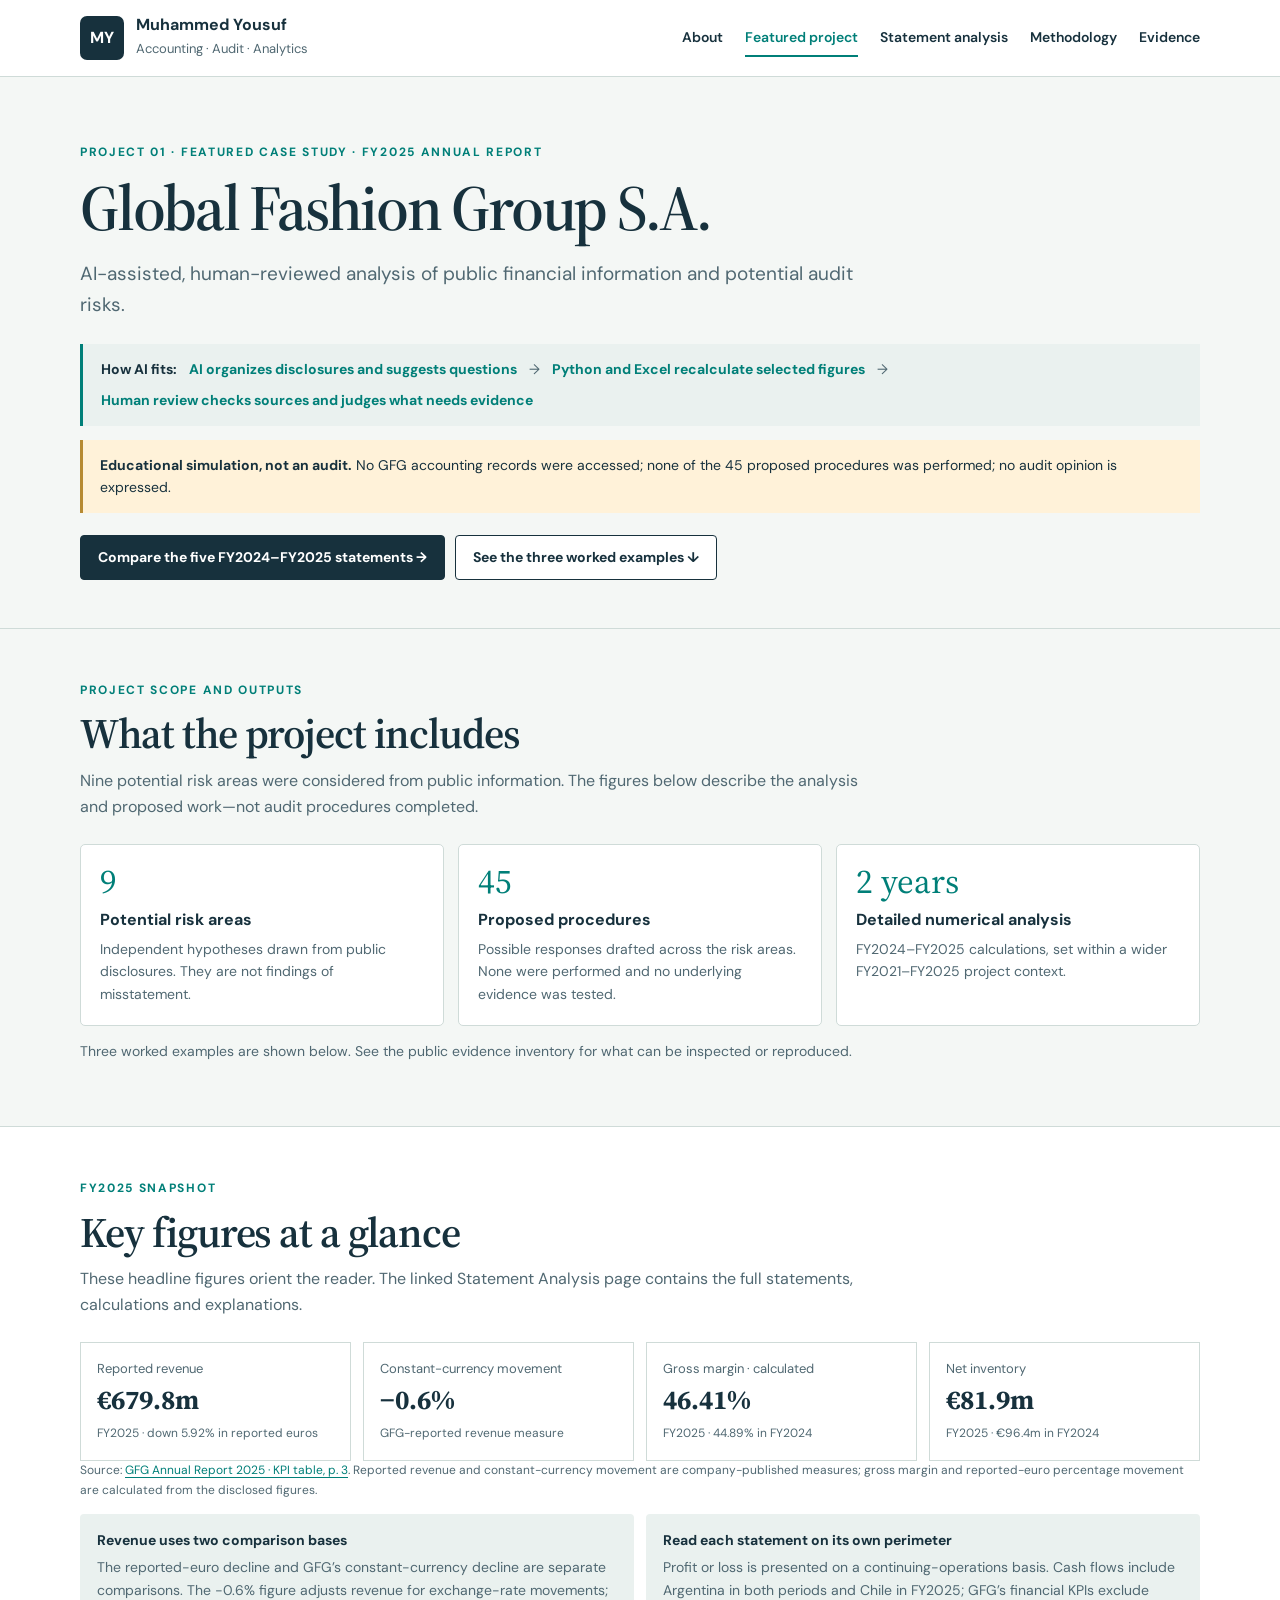
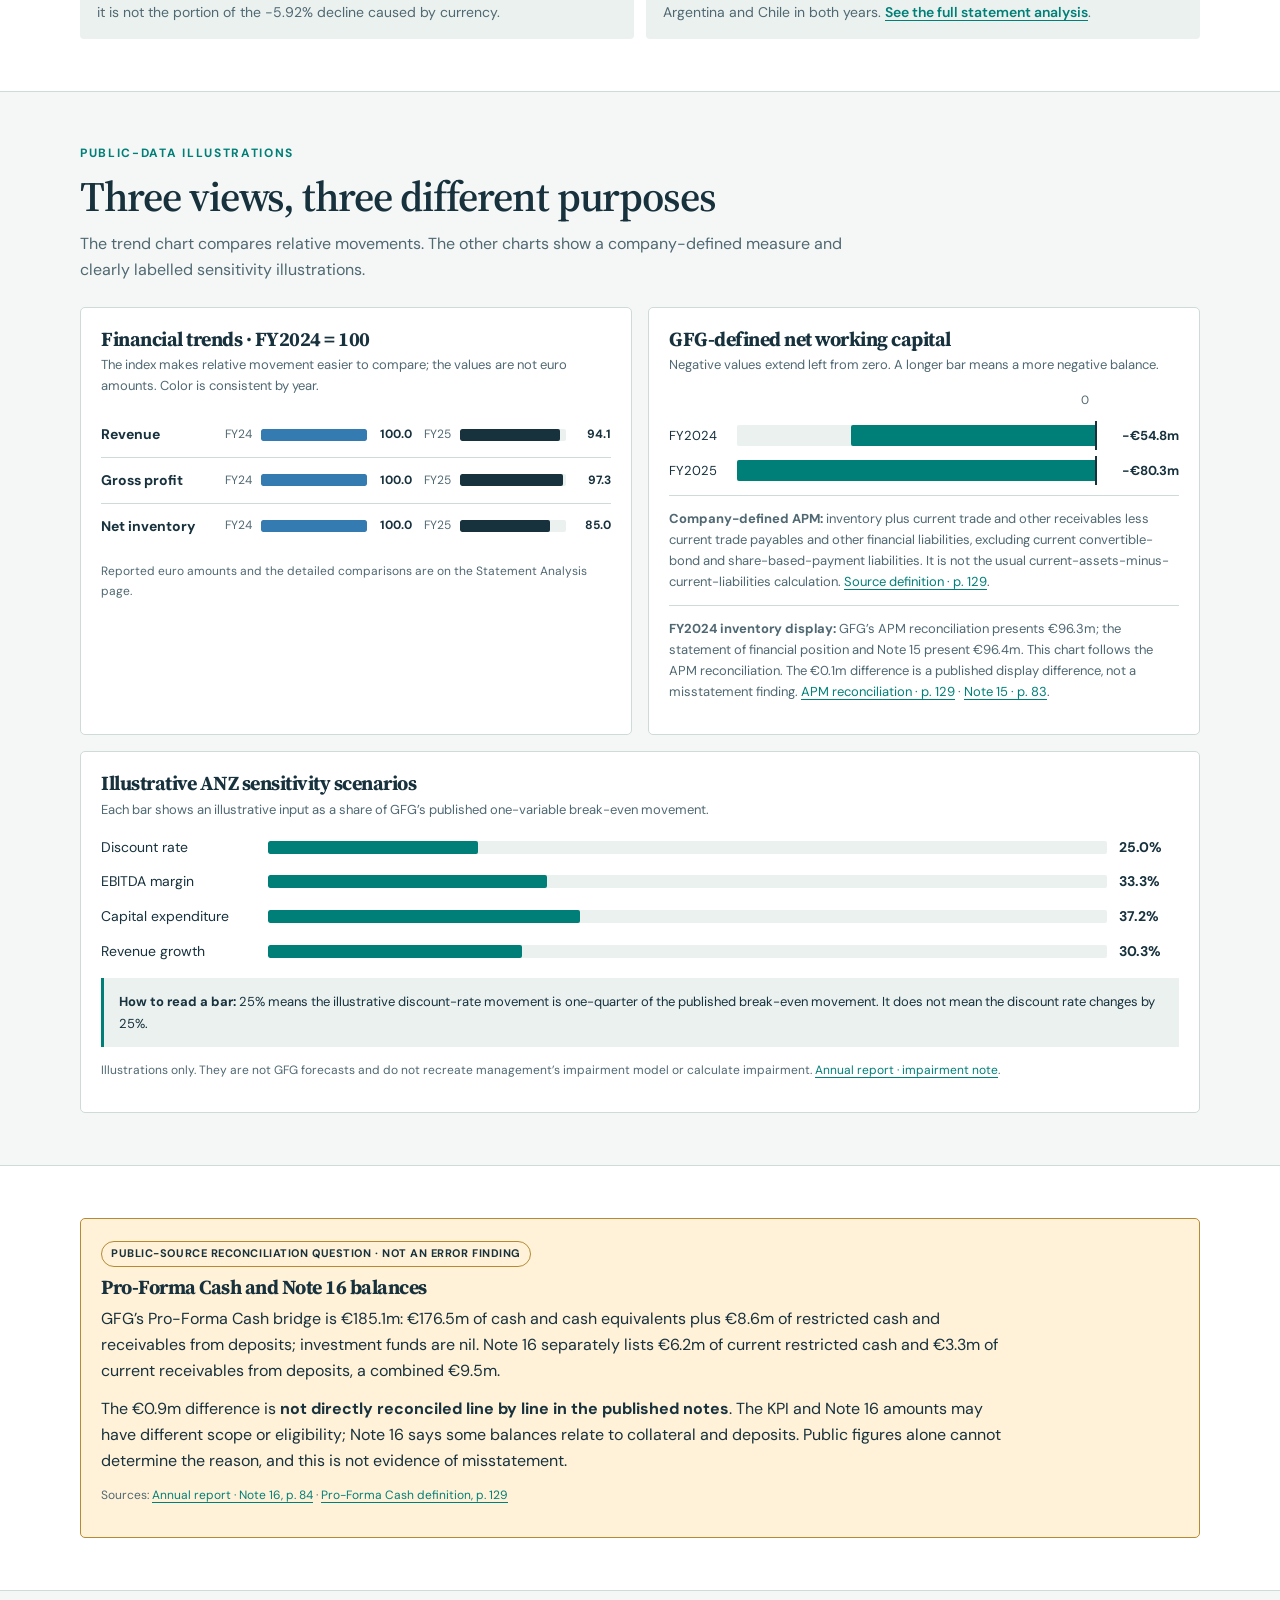
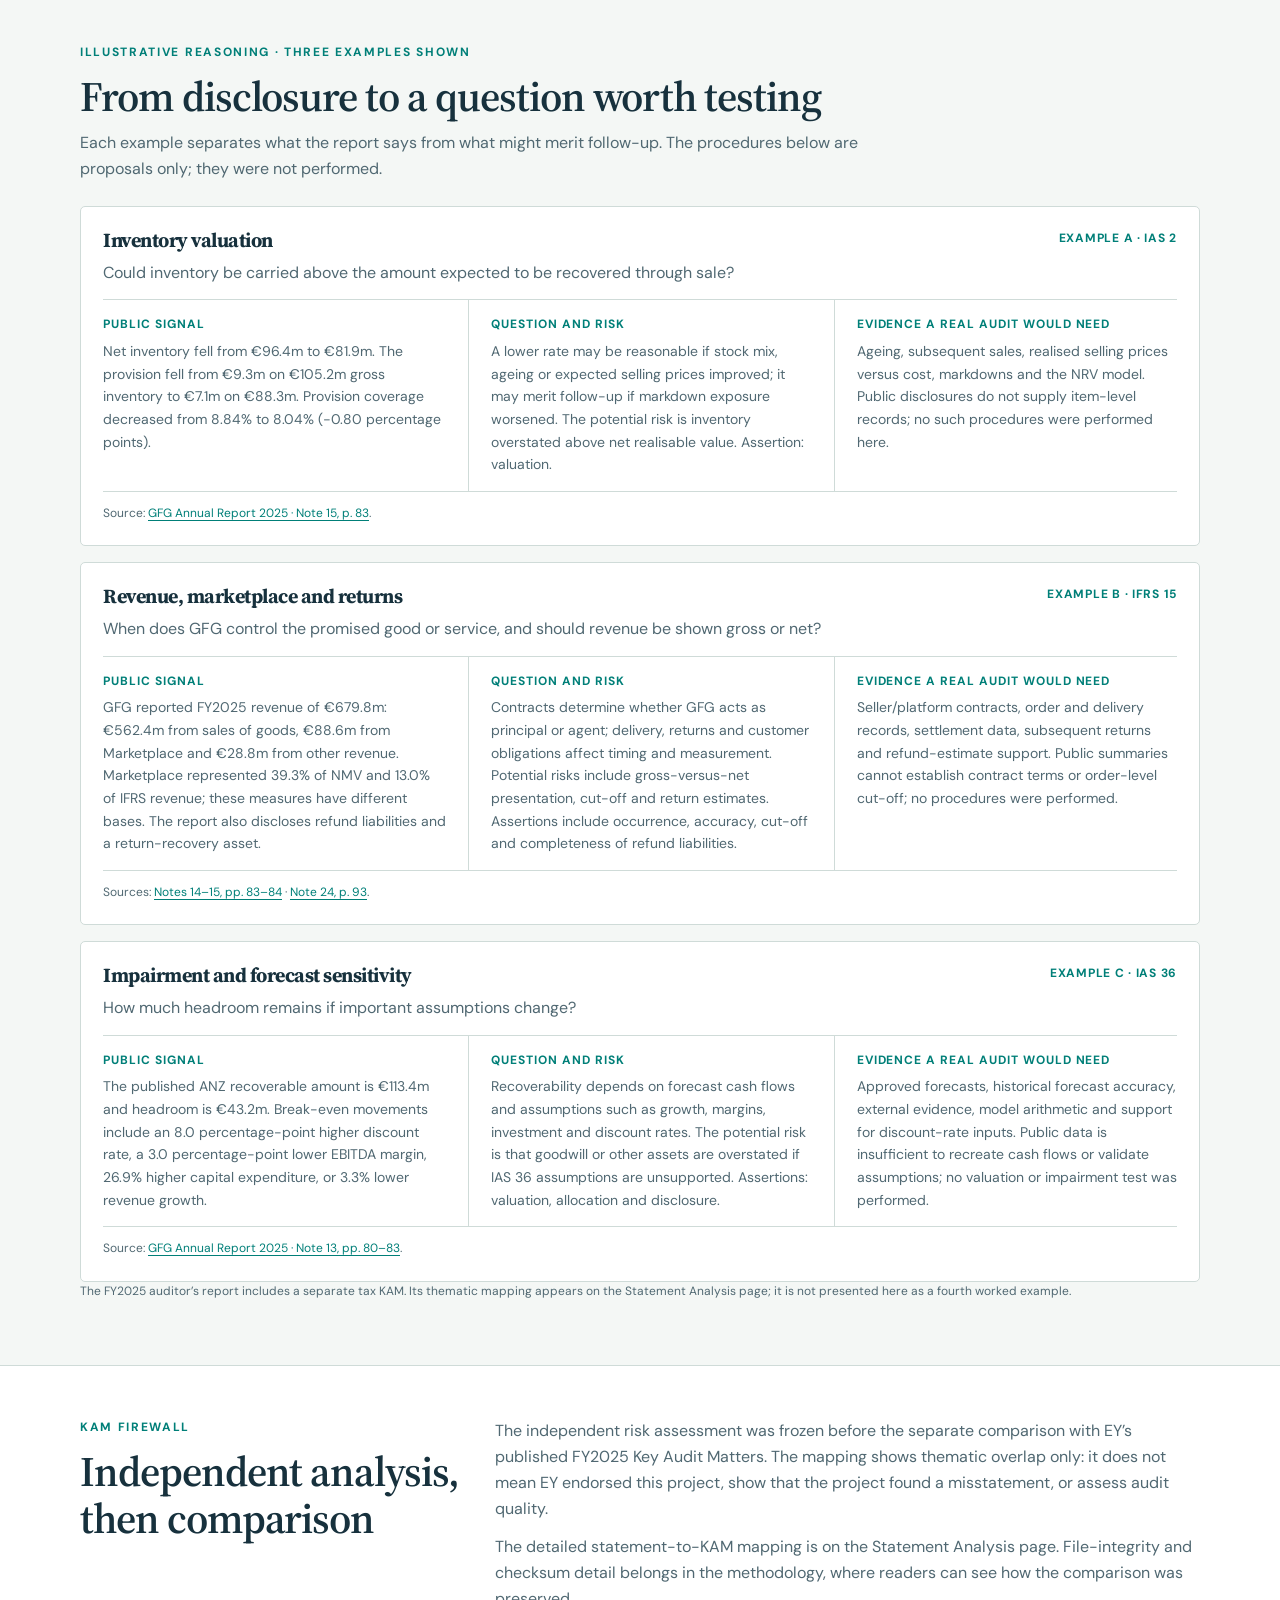
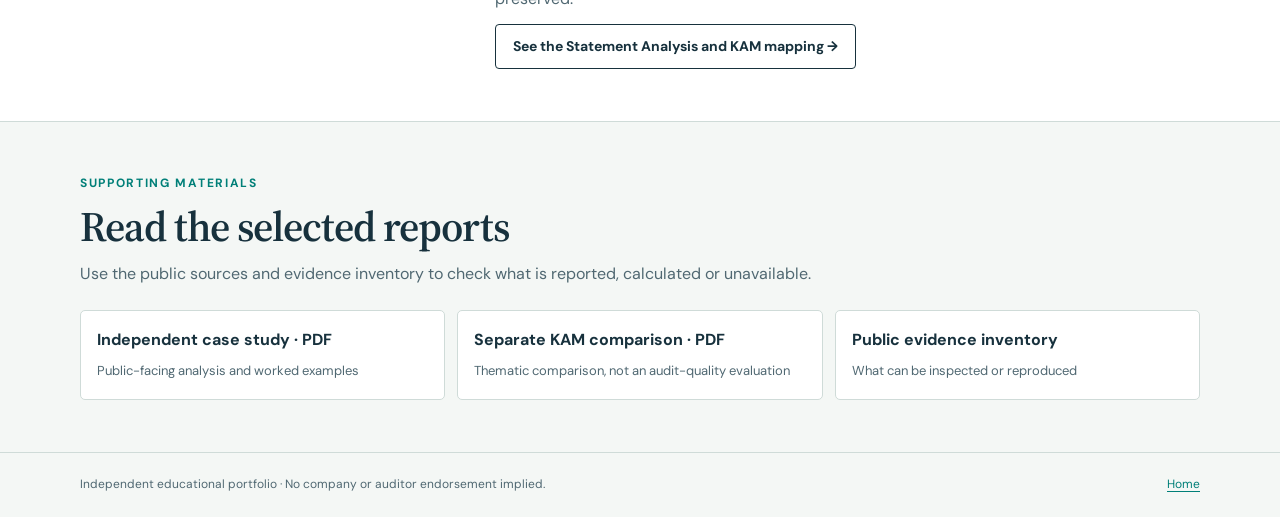
==== commit 6831bcc0: "Clarify revenue and working capital disclosures" ====
--- a/case-study.html
+++ b/case-study.html
@@ -325,6 +325,7 @@
             <div class="cs-neg-row"><span>FY2024</span><div class="cs-neg-rail"><span class="cs-neg-bar" style="width:68.2%"></span><i class="cs-zero"></i></div><span class="cs-neg-value">−€54.8m</span></div>
             <div class="cs-neg-row"><span>FY2025</span><div class="cs-neg-rail"><span class="cs-neg-bar" style="width:100%"></span><i class="cs-zero"></i></div><span class="cs-neg-value">−€80.3m</span></div>
             <p class="cs-definition"><strong>Company-defined APM:</strong> inventory plus current trade and other receivables less current trade payables and other financial liabilities, excluding current convertible-bond and share-based-payment liabilities. It is not the usual current-assets-minus-current-liabilities calculation. <a href="https://ir.global-fashion-group.com/media/document/4253e28d-9c76-4c94-8c4a-d67607b5e277/assets/LU2010095458-JA-2025-EQ-E-00.pdf?disposition=inline#page=129">Source definition · p. 129</a>.</p>
+            <p class="cs-definition"><strong>FY2024 inventory display:</strong> GFG’s APM reconciliation presents €96.3m; the statement of financial position and Note 15 present €96.4m. This chart follows the APM reconciliation. The €0.1m difference is a published display difference, not a misstatement finding. <a href="https://ir.global-fashion-group.com/media/document/4253e28d-9c76-4c94-8c4a-d67607b5e277/assets/LU2010095458-JA-2025-EQ-E-00.pdf?disposition=inline#page=129" target="_blank" rel="noopener">APM reconciliation · p. 129</a> · <a href="https://ir.global-fashion-group.com/media/document/4253e28d-9c76-4c94-8c4a-d67607b5e277/assets/LU2010095458-JA-2025-EQ-E-00.pdf?disposition=inline#page=83" target="_blank" rel="noopener">Note 15 · p. 83</a>.</p>
           </article>
 
           <article class="cs-panel cs-full">
@@ -380,7 +381,7 @@
             <span class="cs-tag">Example B · IFRS 15</span>
           </div>
           <div class="cs-example-grid">
-            <div class="cs-example-col"><h4>Public signal</h4><p>The report separates €562.4m of goods revenue and €88.6m of Marketplace revenue. Marketplace is 39.3% of NMV but 13.0% of IFRS revenue; those measures have different bases. The report also discloses refund liabilities and a return-recovery asset.</p></div>
+            <div class="cs-example-col"><h4>Public signal</h4><p>GFG reported FY2025 revenue of €679.8m: €562.4m from sales of goods, €88.6m from Marketplace and €28.8m from other revenue. Marketplace represented 39.3% of NMV and 13.0% of IFRS revenue; these measures have different bases. The report also discloses refund liabilities and a return-recovery asset.</p></div>
             <div class="cs-example-col"><h4>Question and risk</h4><p>Contracts determine whether GFG acts as principal or agent; delivery, returns and customer obligations affect timing and measurement. Potential risks include gross-versus-net presentation, cut-off and return estimates. Assertions include occurrence, accuracy, cut-off and completeness of refund liabilities.</p></div>
             <div class="cs-example-col"><h4>Evidence a real audit would need</h4><p>Seller/platform contracts, order and delivery records, settlement data, subsequent returns and refund-estimate support. Public summaries cannot establish contract terms or order-level cut-off; no procedures were performed.</p></div>
           </div>
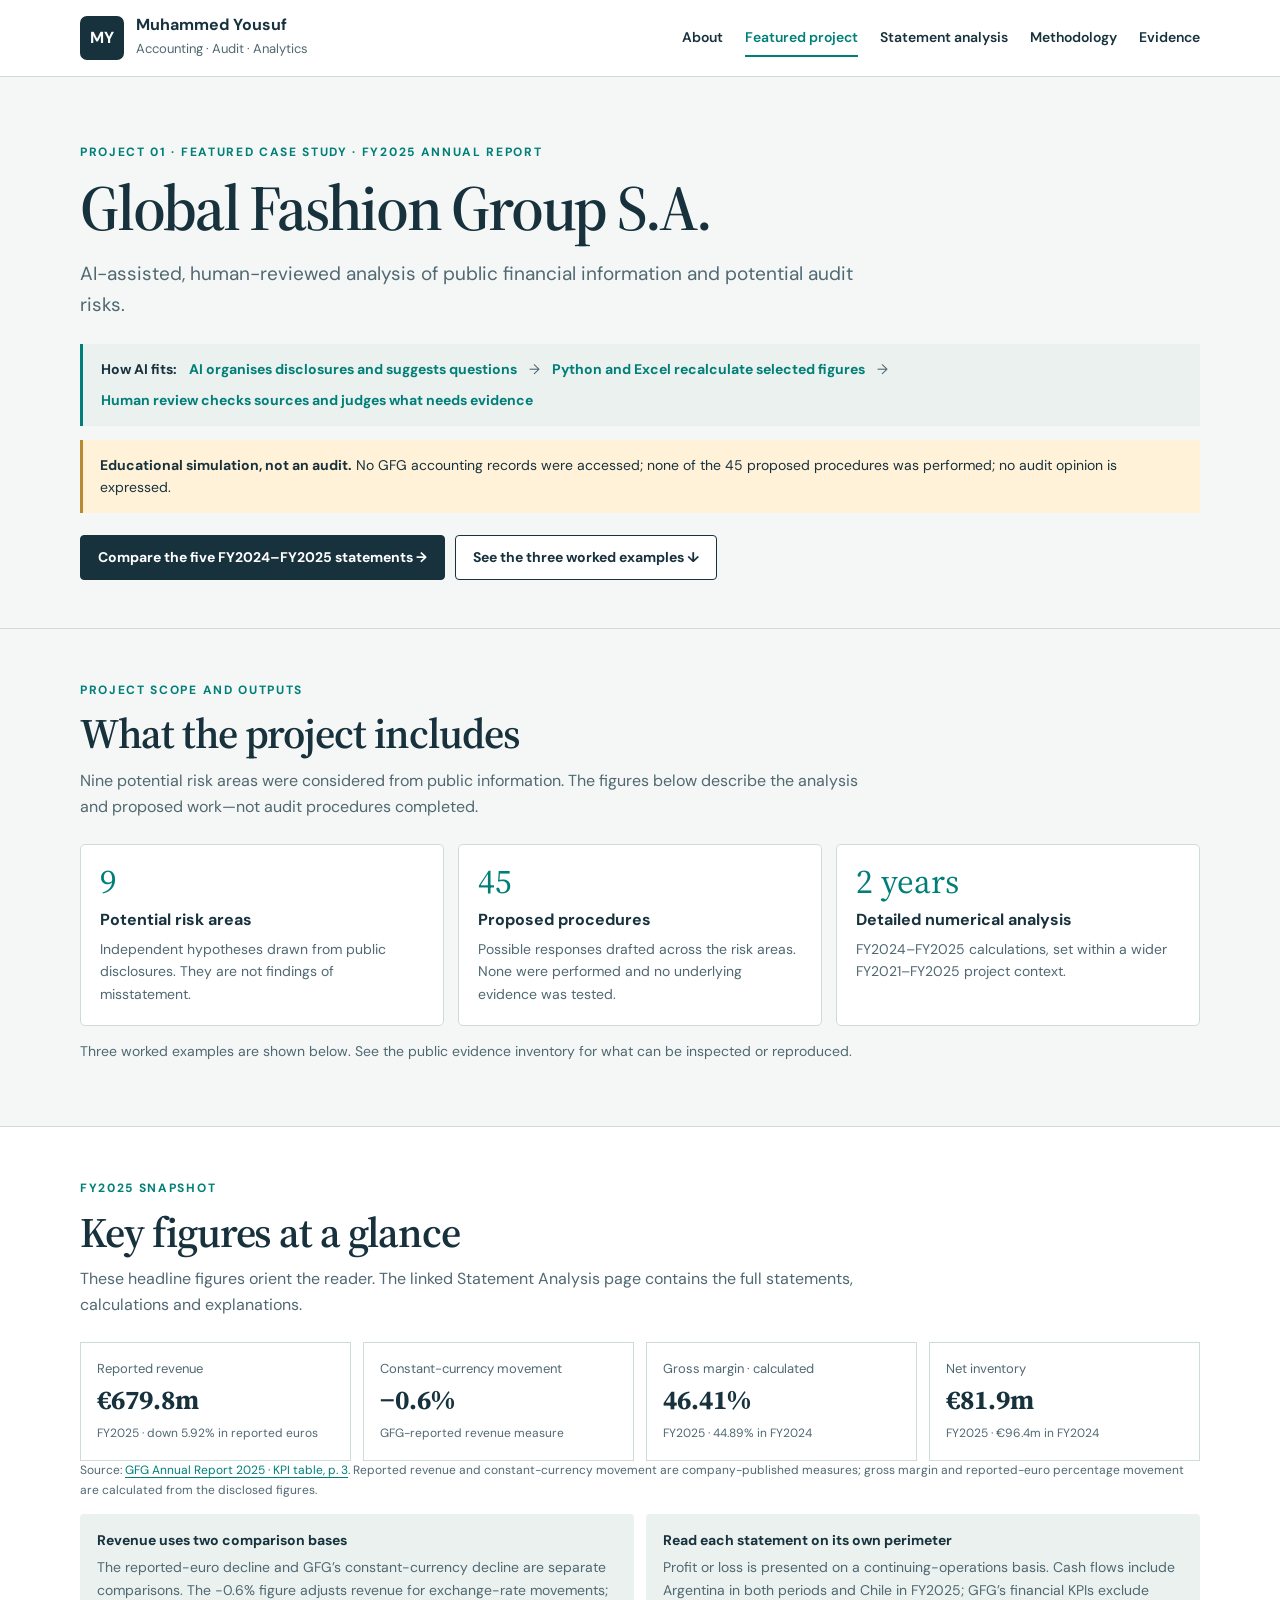
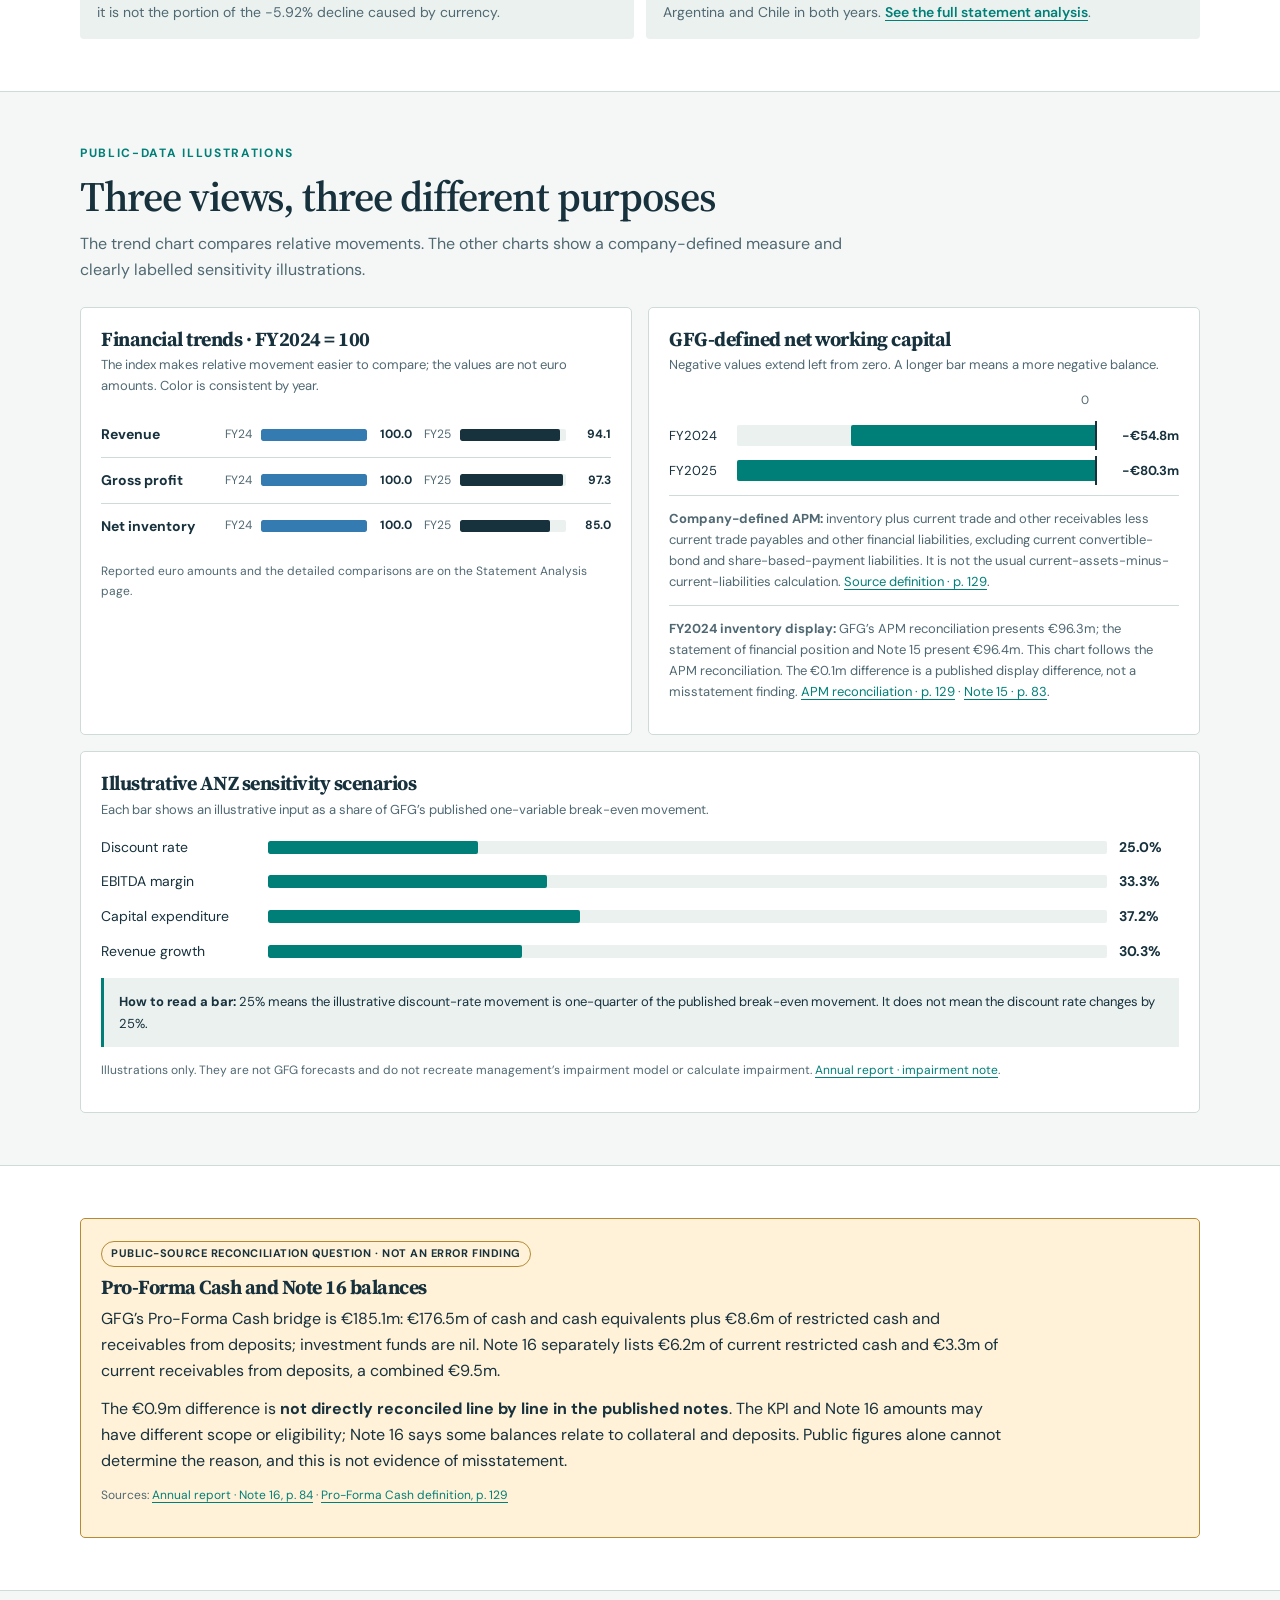
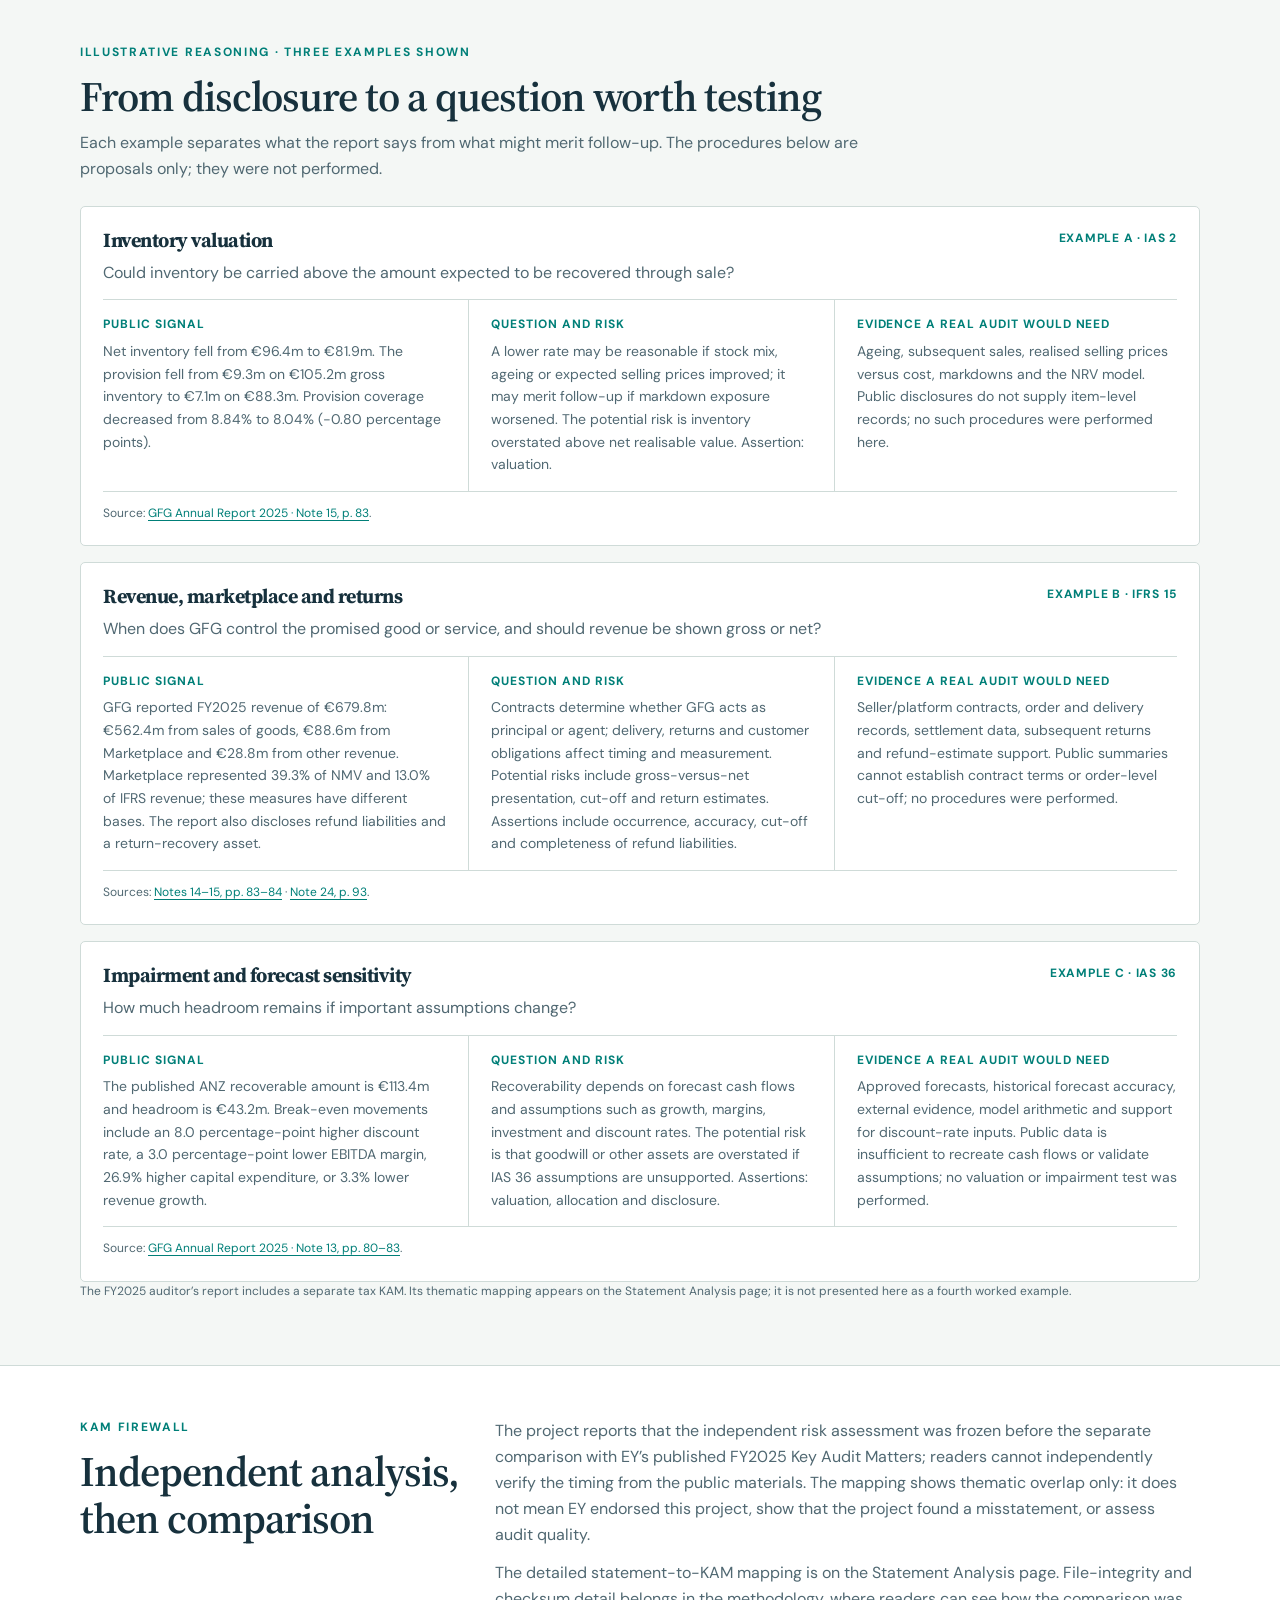
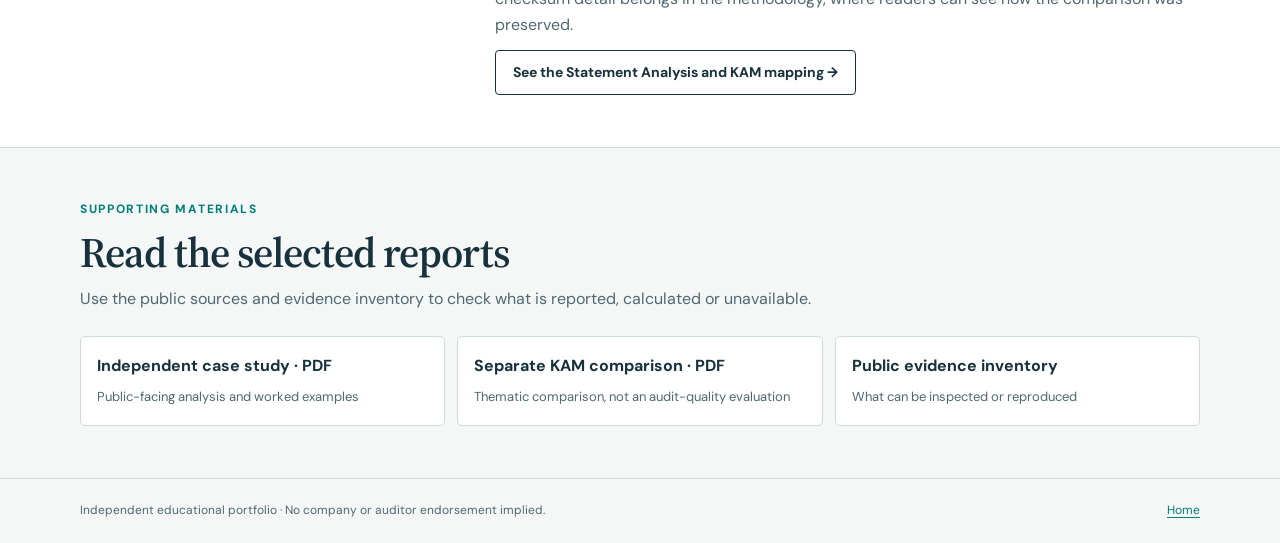
==== commit 98158c12: "Align featured project header and KAM wording" ====
--- a/case-study.html
+++ b/case-study.html
@@ -29,6 +29,9 @@
     #case-study-draft-v2 a { color: var(--cs-teal); text-underline-offset: 3px; }
     #case-study-draft-v2 .cs-wrap { width: min(1120px, calc(100% - 48px)); margin-inline: auto; }
     #case-study-draft-v2 .cs-top {
+      position: sticky;
+      top: 0;
+      z-index: 10;
       background: var(--cs-surface);
       border-bottom: 1px solid var(--cs-line);
     }
@@ -220,7 +223,7 @@
         <p class="cs-lede">AI-assisted, human-reviewed analysis of public financial information and potential audit risks.</p>
         <div class="cs-ai">
           <strong>How AI fits:</strong>
-          <span class="cs-flow">AI organizes disclosures and suggests questions</span>
+          <span class="cs-flow">AI organises disclosures and suggests questions</span>
           <span aria-hidden="true">→</span>
           <span class="cs-flow">Python and Excel recalculate selected figures</span>
           <span aria-hidden="true">→</span>
@@ -411,7 +414,7 @@
           <h2>Independent analysis, then comparison</h2>
         </div>
         <div class="cs-kam-copy">
-          <p>The independent risk assessment was frozen before the separate comparison with EY’s published FY2025 Key Audit Matters. The mapping shows thematic overlap only: it does not mean EY endorsed this project, show that the project found a misstatement, or assess audit quality.</p>
+          <p>The project reports that the independent risk assessment was frozen before the separate comparison with EY’s published FY2025 Key Audit Matters; readers cannot independently verify the timing from the public materials. The mapping shows thematic overlap only: it does not mean EY endorsed this project, show that the project found a misstatement, or assess audit quality.</p>
           <p>The detailed statement-to-KAM mapping is on the Statement Analysis page. File-integrity and checksum detail belongs in the methodology, where readers can see how the comparison was preserved.</p>
           <a class="cs-button secondary" href="https://muhammedyousufds.github.io/statement-analysis.html#kam-extension">See the Statement Analysis and KAM mapping →</a>
         </div>
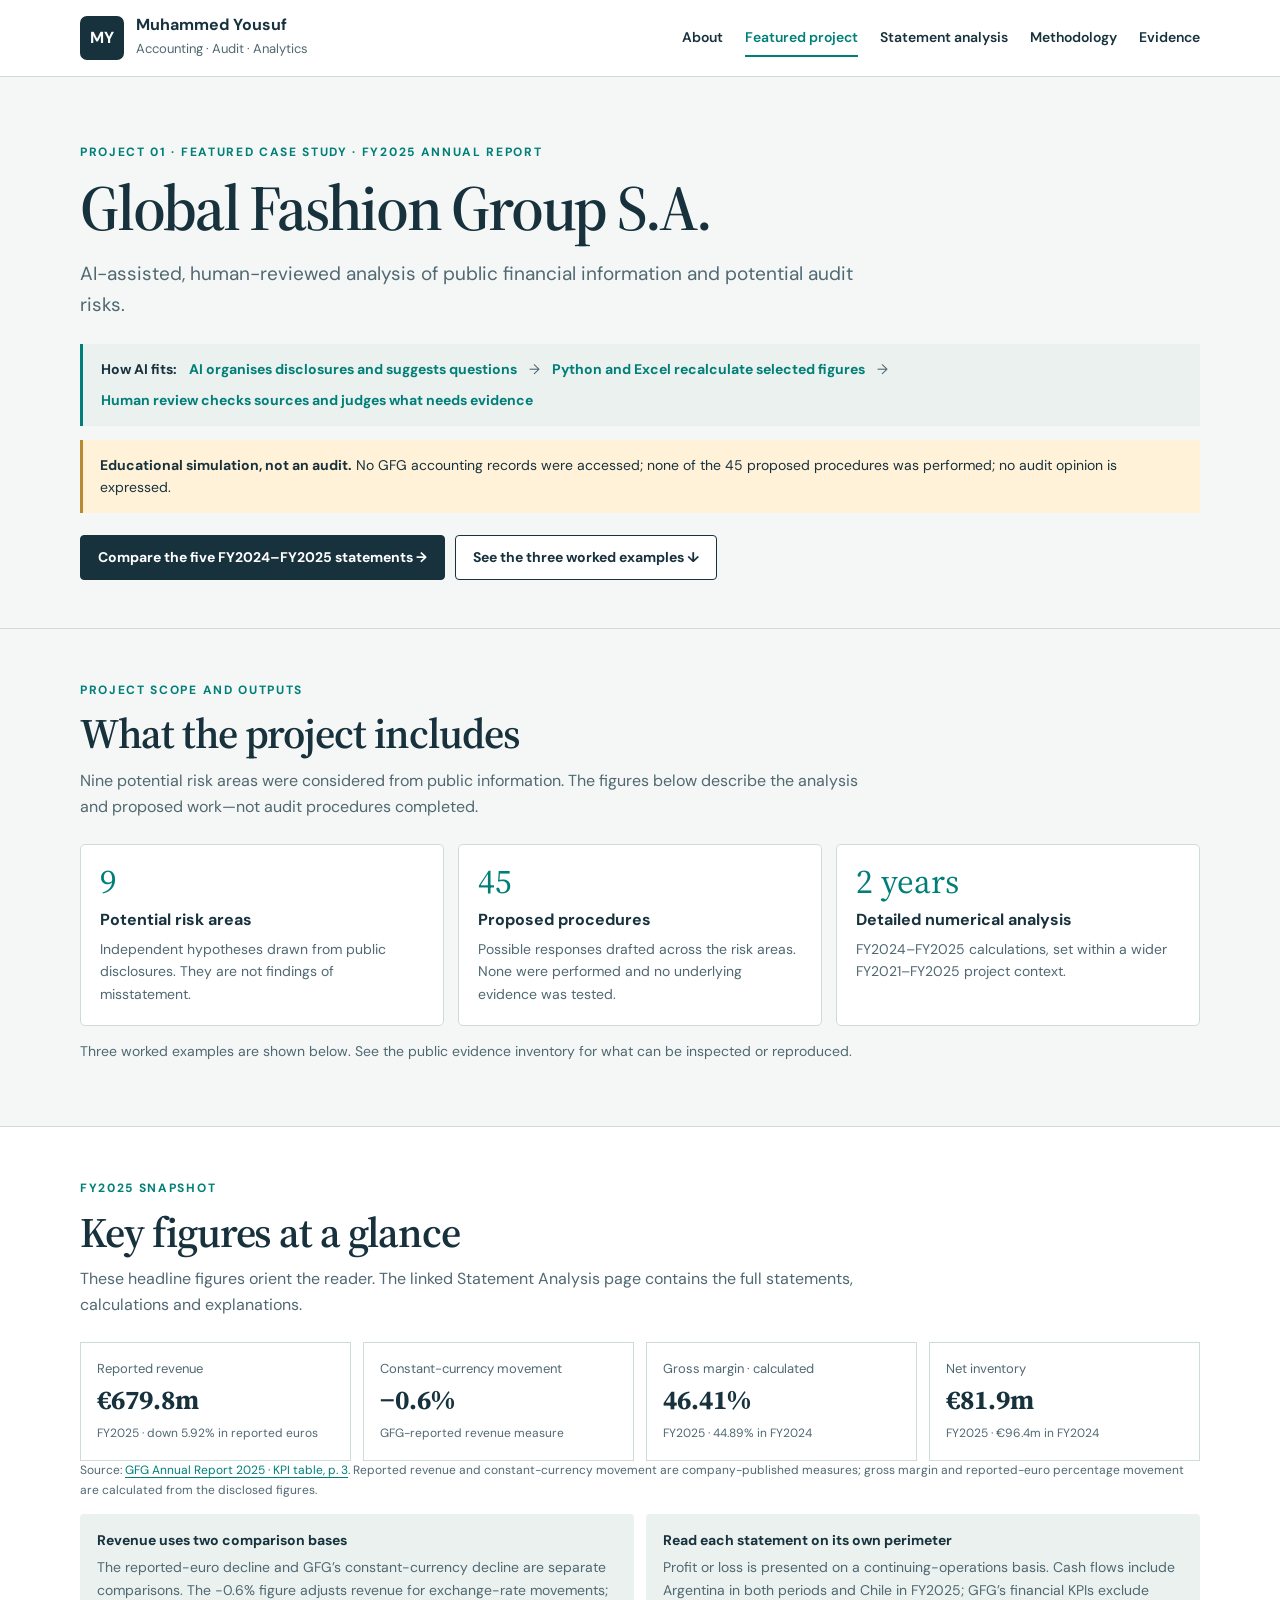
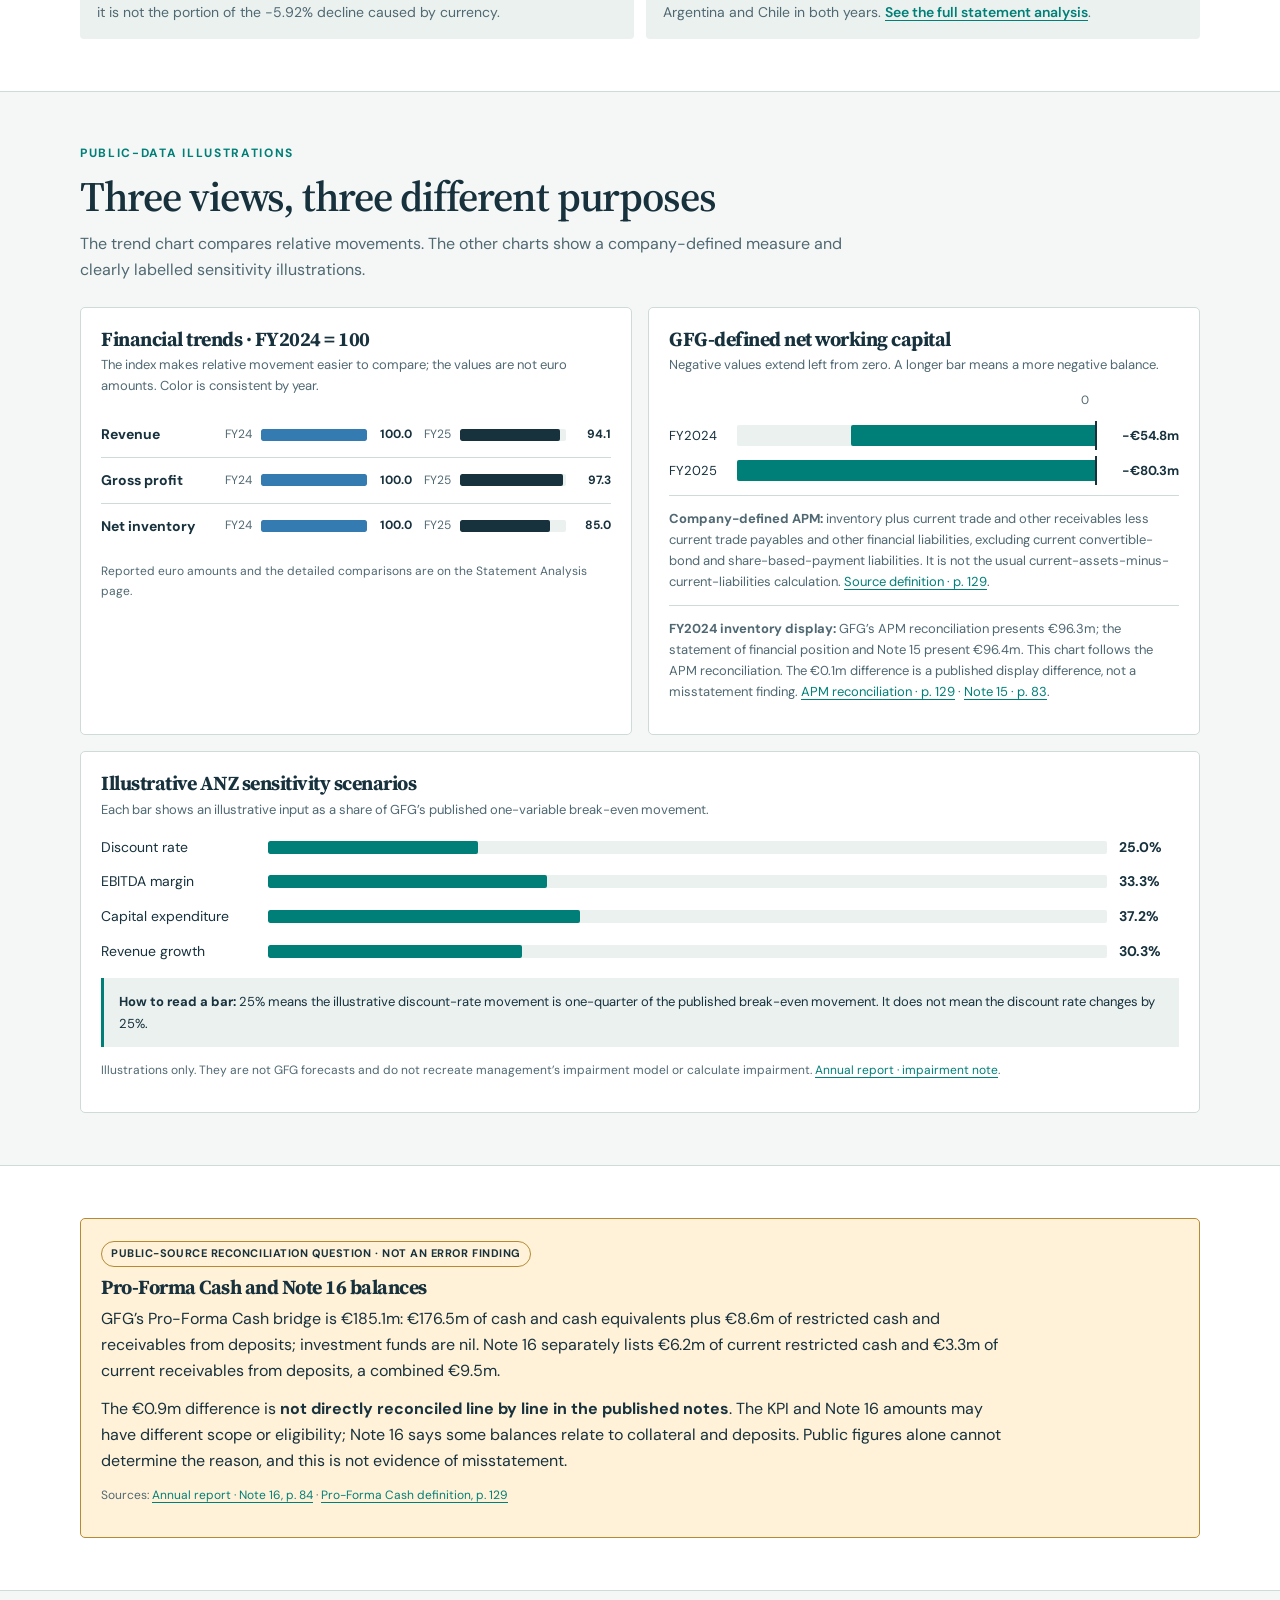
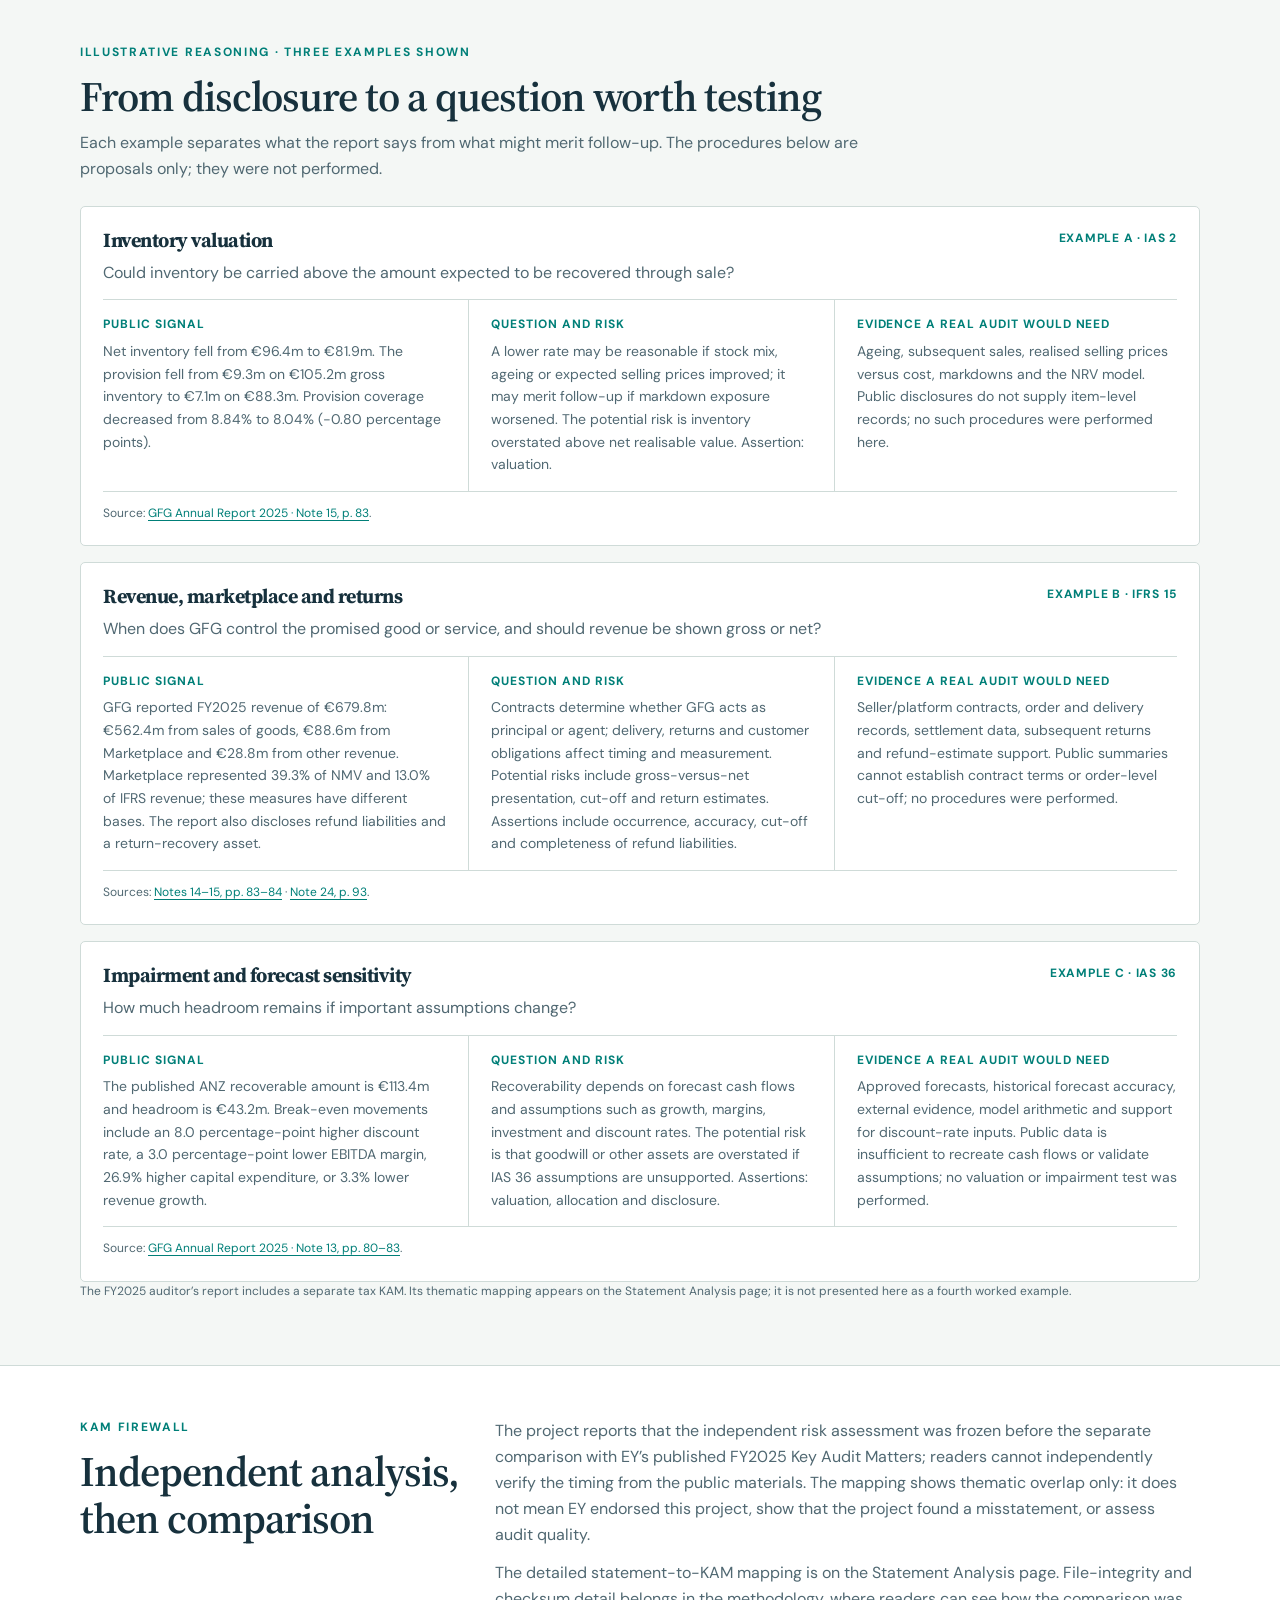
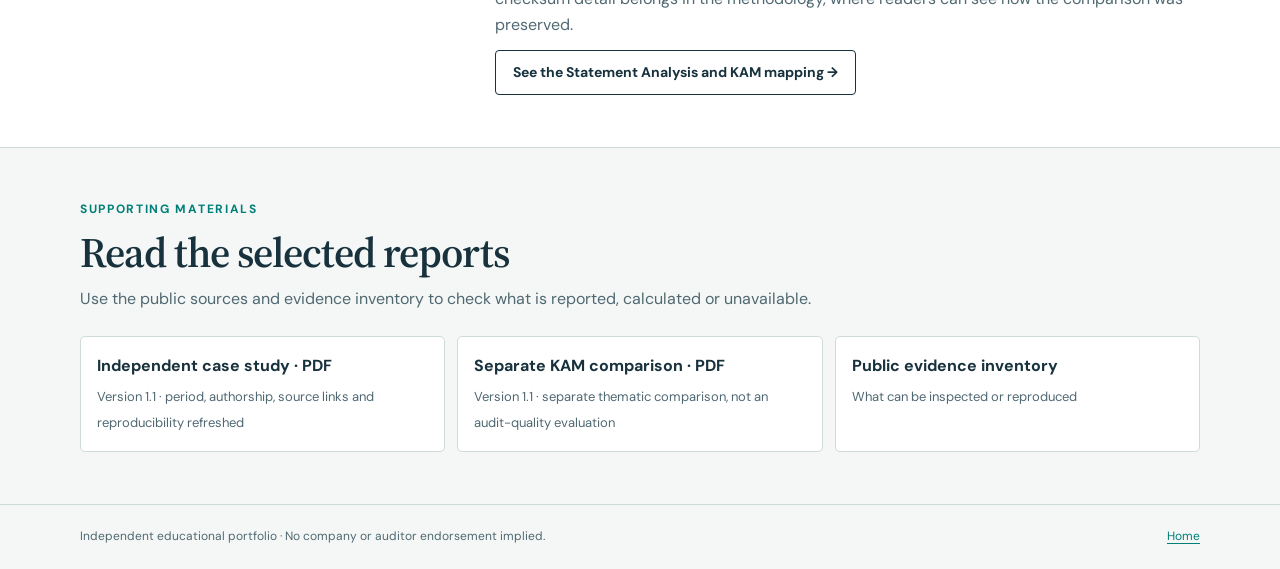
==== commit 183974b8: "Publish refreshed Project 1A analysis materials" ====
--- a/case-study.html
+++ b/case-study.html
@@ -429,8 +429,8 @@
           <p>Use the public sources and evidence inventory to check what is reported, calculated or unavailable.</p>
         </div>
         <div class="cs-resources">
-          <a class="cs-resource" href="https://muhammedyousufds.github.io/downloads/independent_case_study_v1.0_author-reviewed.pdf"><strong>Independent case study · PDF</strong><span>Public-facing analysis and worked examples</span></a>
-          <a class="cs-resource" href="https://muhammedyousufds.github.io/downloads/stage9_comparison_v1.0_author-reviewed.pdf"><strong>Separate KAM comparison · PDF</strong><span>Thematic comparison, not an audit-quality evaluation</span></a>
+          <a class="cs-resource" href="https://muhammedyousufds.github.io/downloads/independent_case_study_v1.1_author-reviewed.pdf"><strong>Independent case study · PDF</strong><span>Version 1.1 · period, authorship, source links and reproducibility refreshed</span></a>
+          <a class="cs-resource" href="https://muhammedyousufds.github.io/downloads/stage9_comparison_v1.1_author-reviewed.pdf"><strong>Separate KAM comparison · PDF</strong><span>Version 1.1 · separate thematic comparison, not an audit-quality evaluation</span></a>
           <a class="cs-resource" href="https://muhammedyousufds.github.io/evidence.html"><strong>Public evidence inventory</strong><span>What can be inspected or reproduced</span></a>
         </div>
       </div>
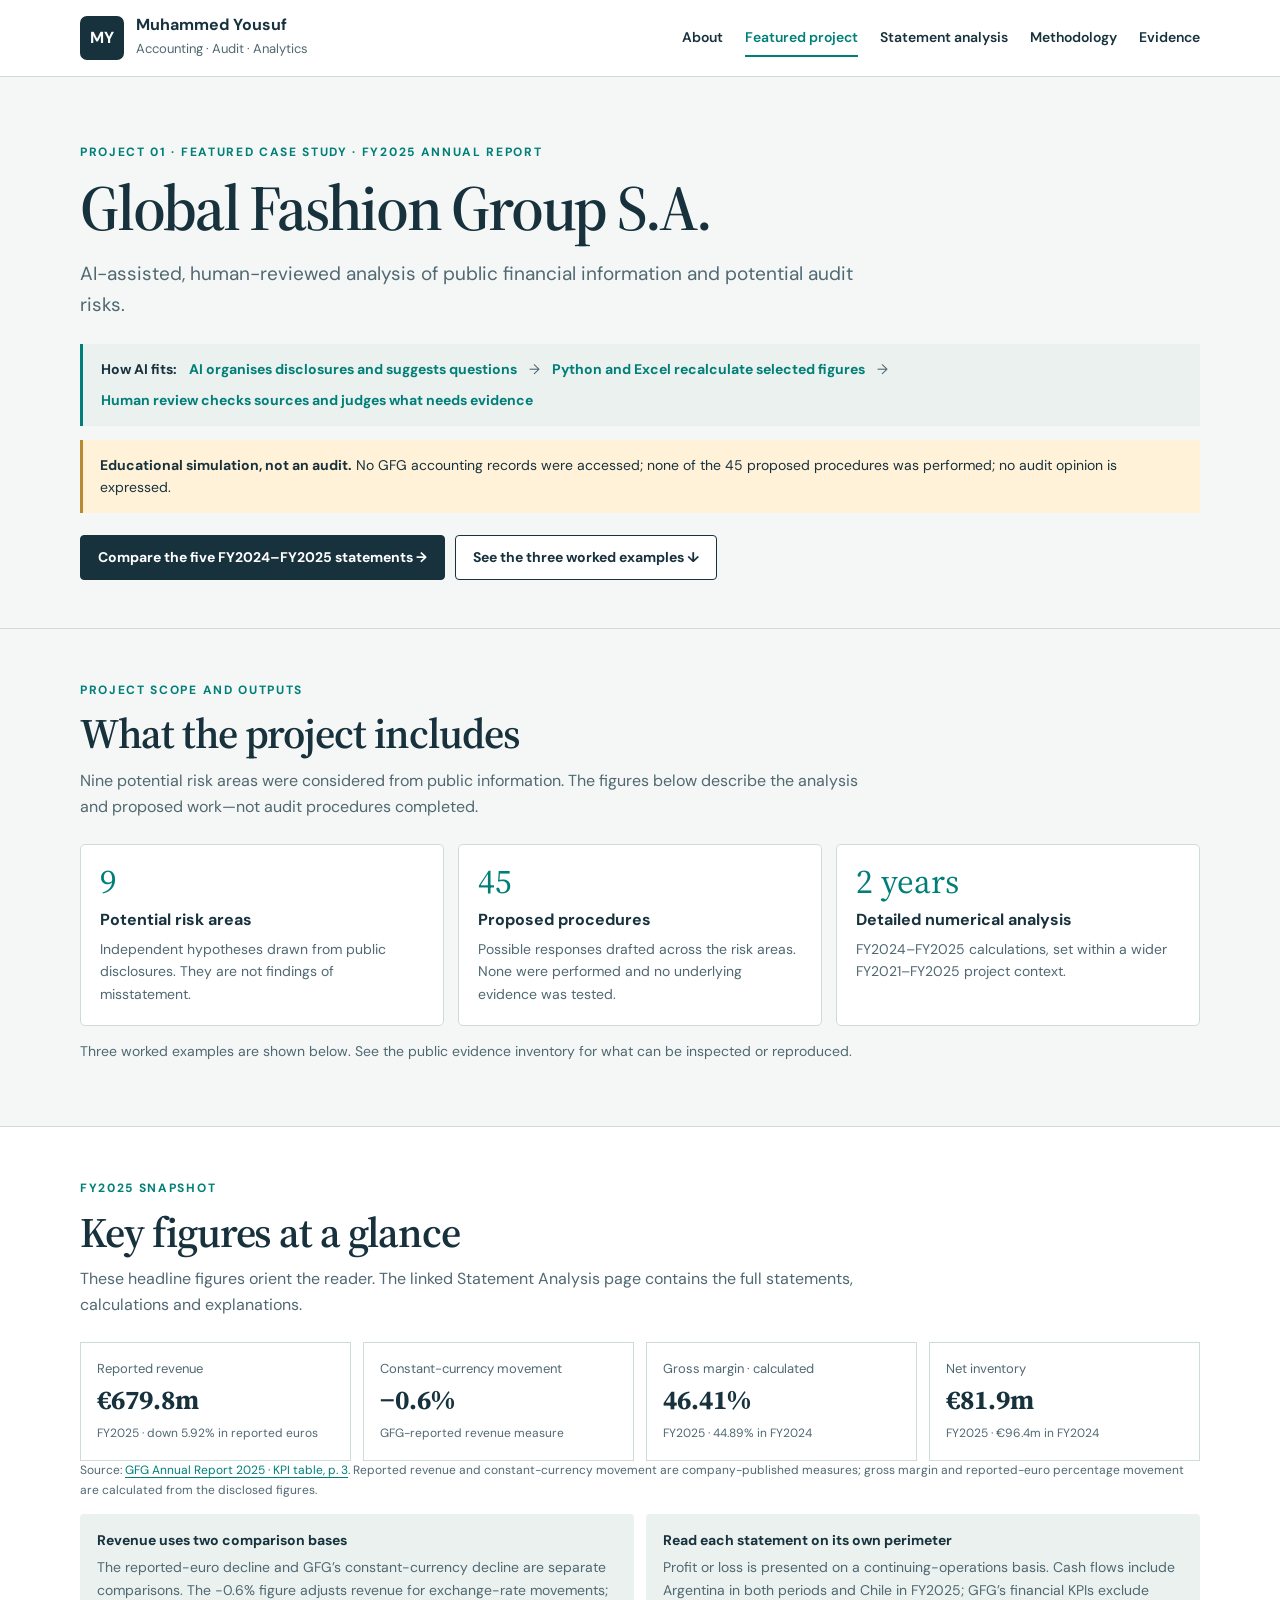
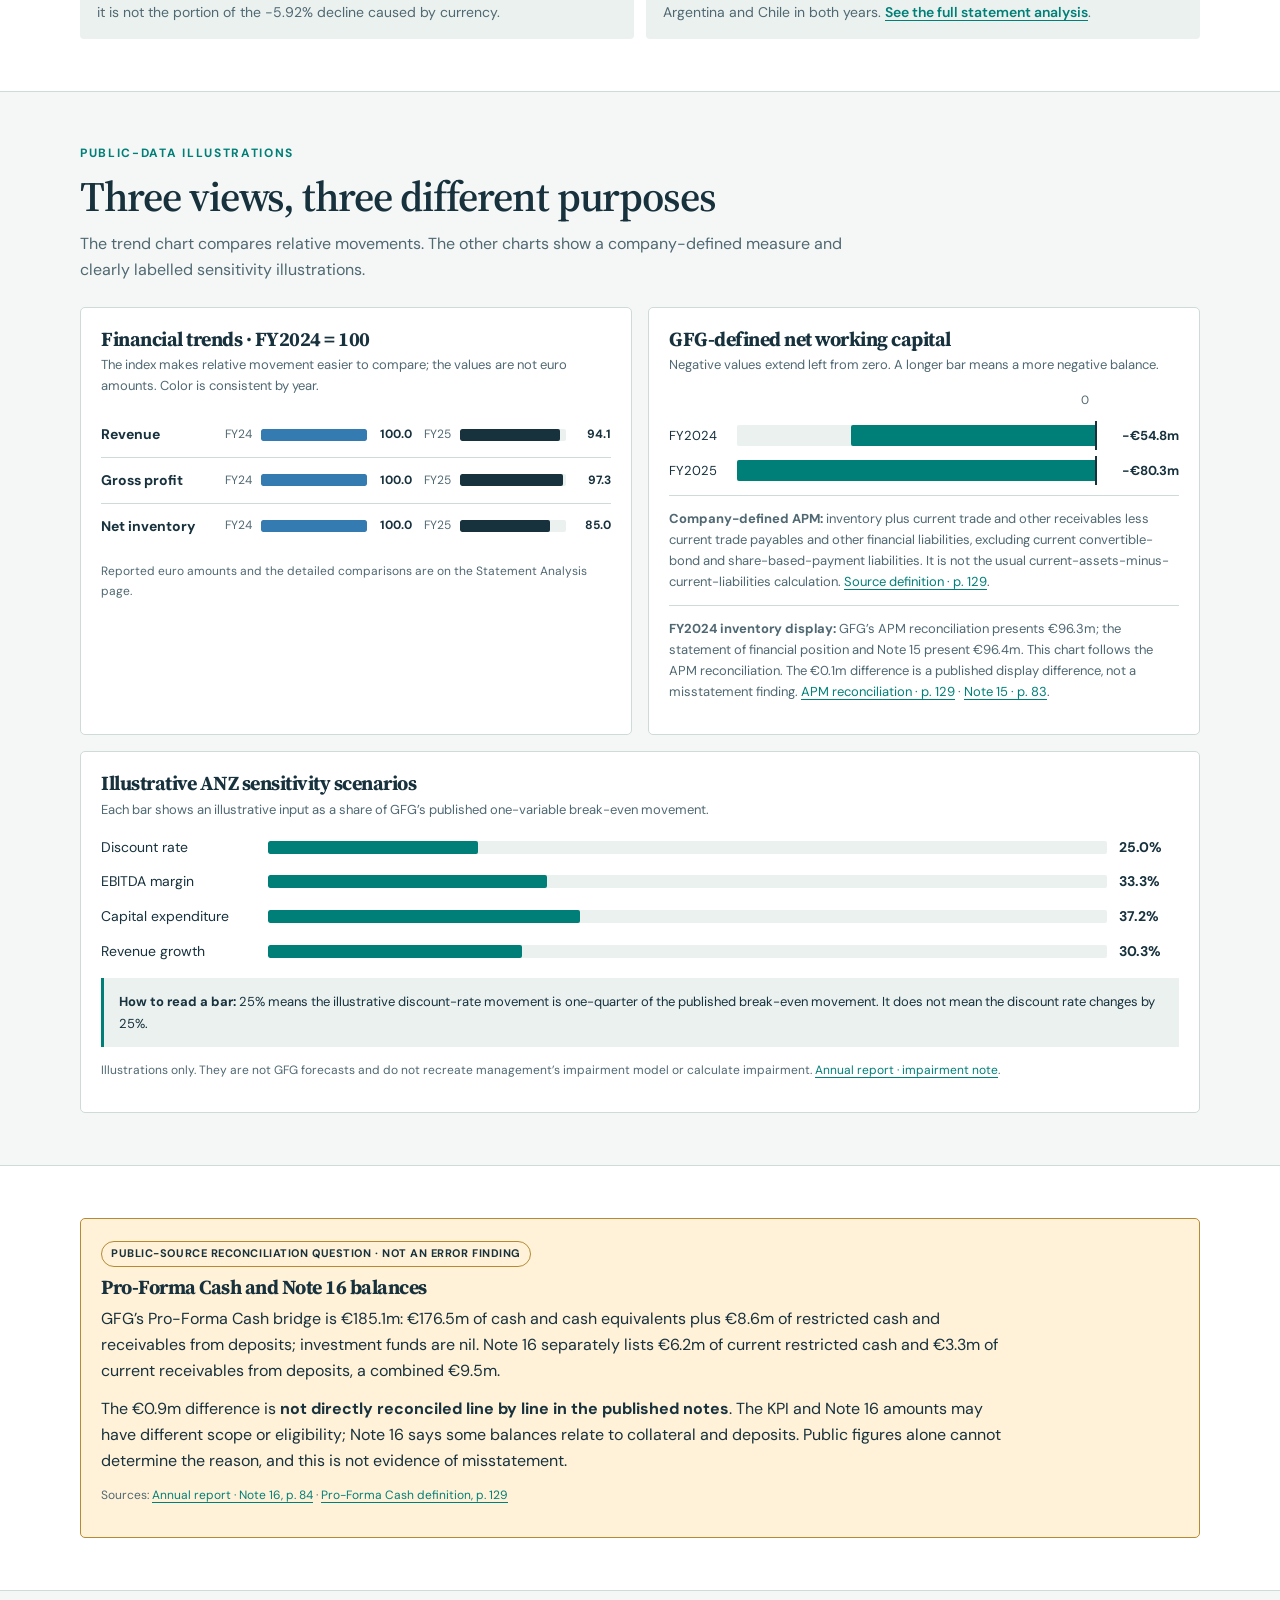
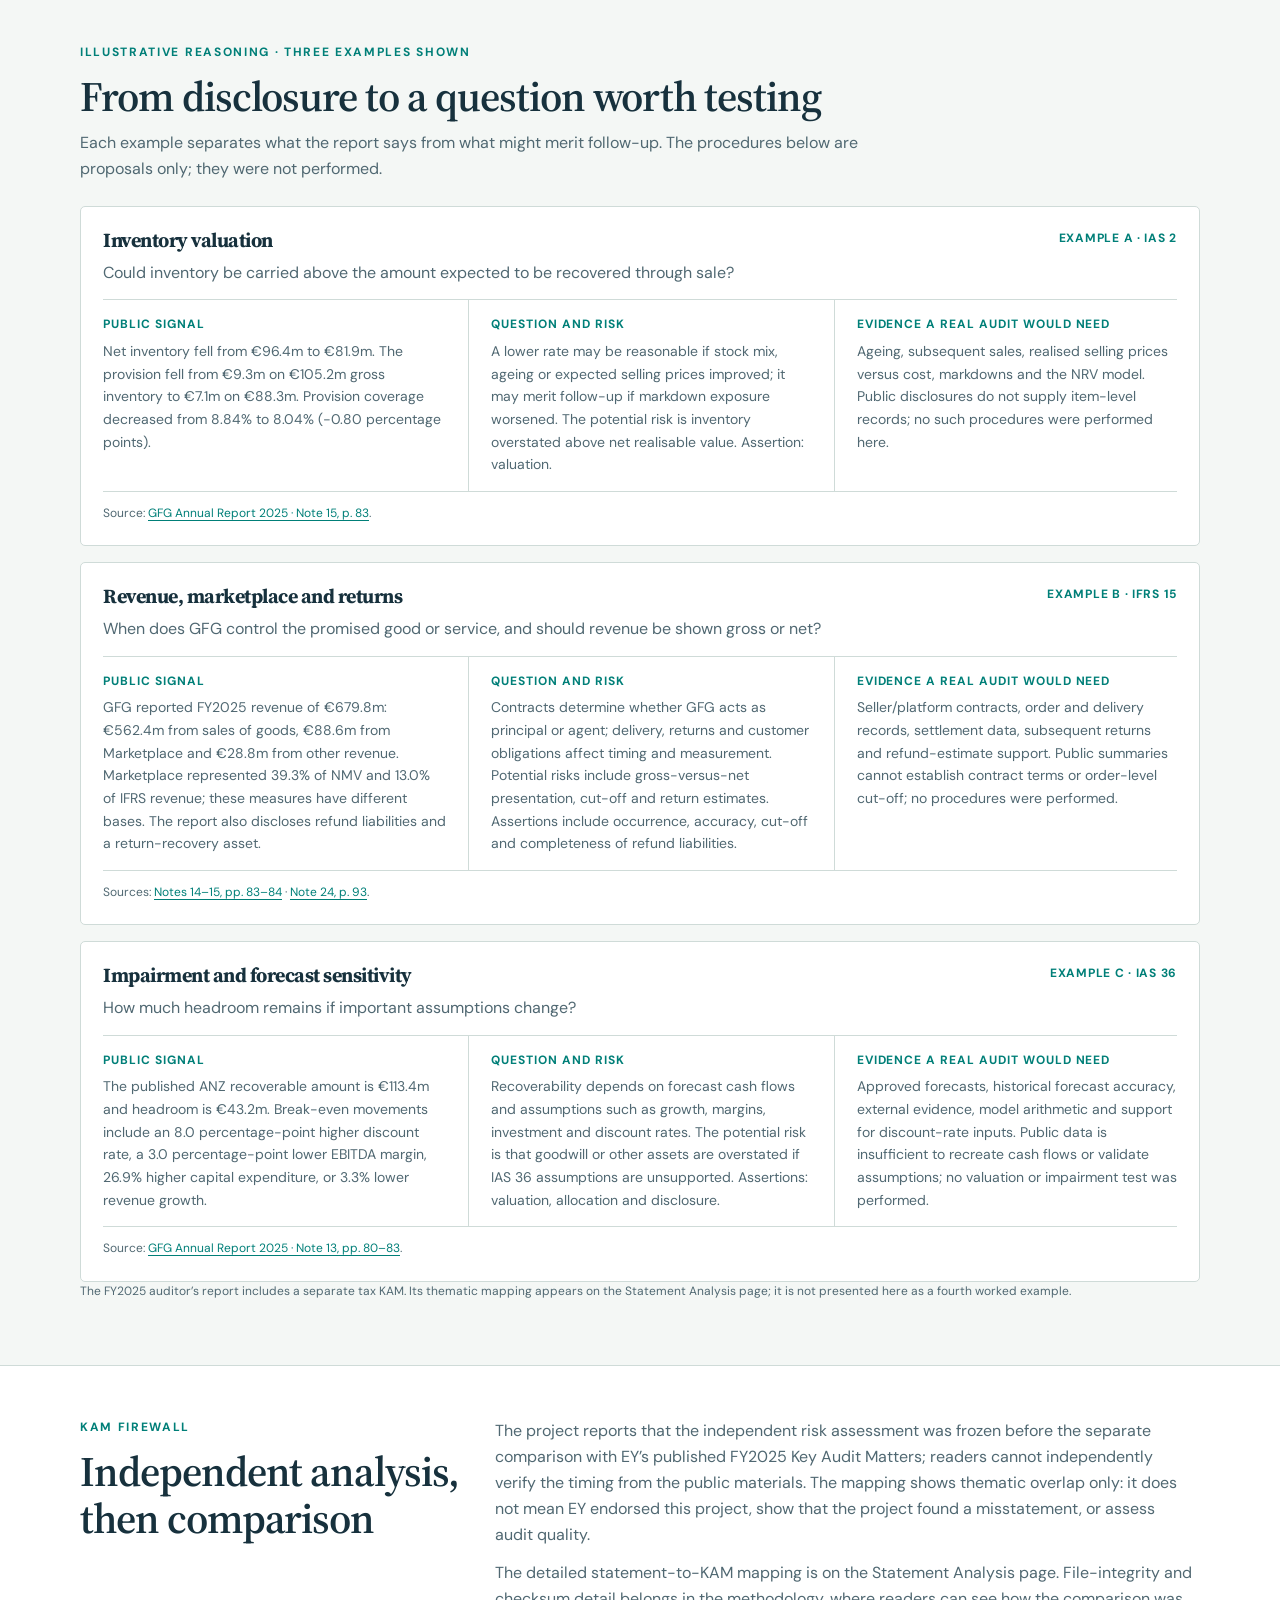
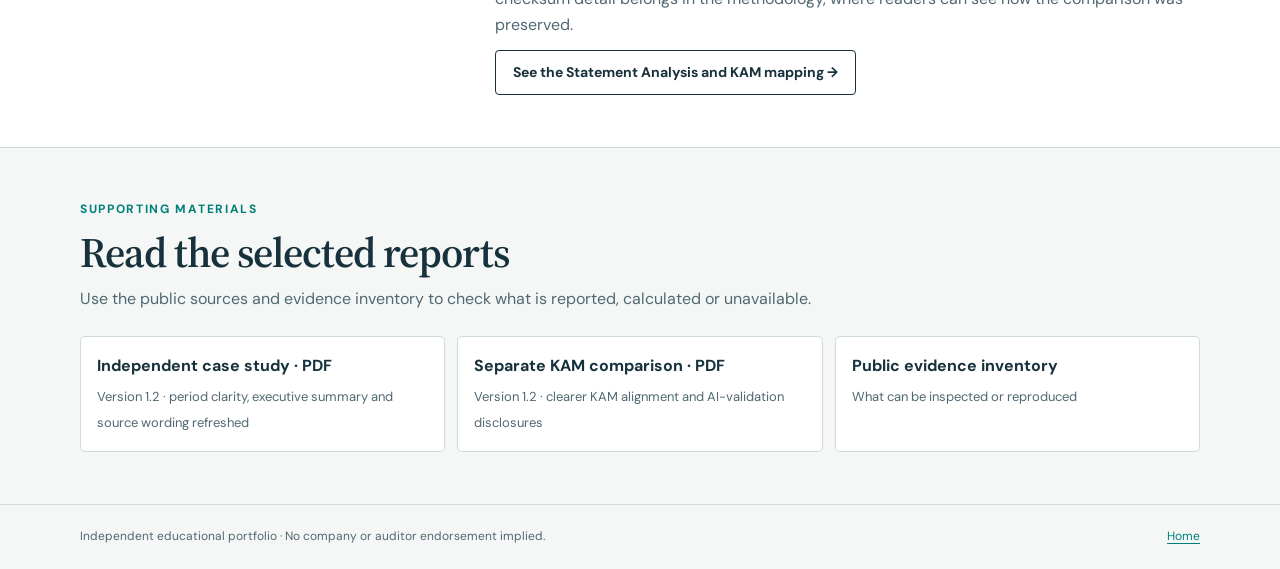
==== commit d105394c: "Publish author-reviewed v1.2 case study PDFs" ====
--- a/case-study.html
+++ b/case-study.html
@@ -429,8 +429,8 @@
           <p>Use the public sources and evidence inventory to check what is reported, calculated or unavailable.</p>
         </div>
         <div class="cs-resources">
-          <a class="cs-resource" href="https://muhammedyousufds.github.io/downloads/independent_case_study_v1.1_author-reviewed.pdf"><strong>Independent case study · PDF</strong><span>Version 1.1 · period, authorship, source links and reproducibility refreshed</span></a>
-          <a class="cs-resource" href="https://muhammedyousufds.github.io/downloads/stage9_comparison_v1.1_author-reviewed.pdf"><strong>Separate KAM comparison · PDF</strong><span>Version 1.1 · separate thematic comparison, not an audit-quality evaluation</span></a>
+          <a class="cs-resource" href="https://muhammedyousufds.github.io/downloads/independent_case_study_v1.2_author-reviewed.pdf"><strong>Independent case study · PDF</strong><span>Version 1.2 · period clarity, executive summary and source wording refreshed</span></a>
+          <a class="cs-resource" href="https://muhammedyousufds.github.io/downloads/stage9_comparison_v1.2_author-reviewed.pdf"><strong>Separate KAM comparison · PDF</strong><span>Version 1.2 · clearer KAM alignment and AI-validation disclosures</span></a>
           <a class="cs-resource" href="https://muhammedyousufds.github.io/evidence.html"><strong>Public evidence inventory</strong><span>What can be inspected or reproduced</span></a>
         </div>
       </div>
